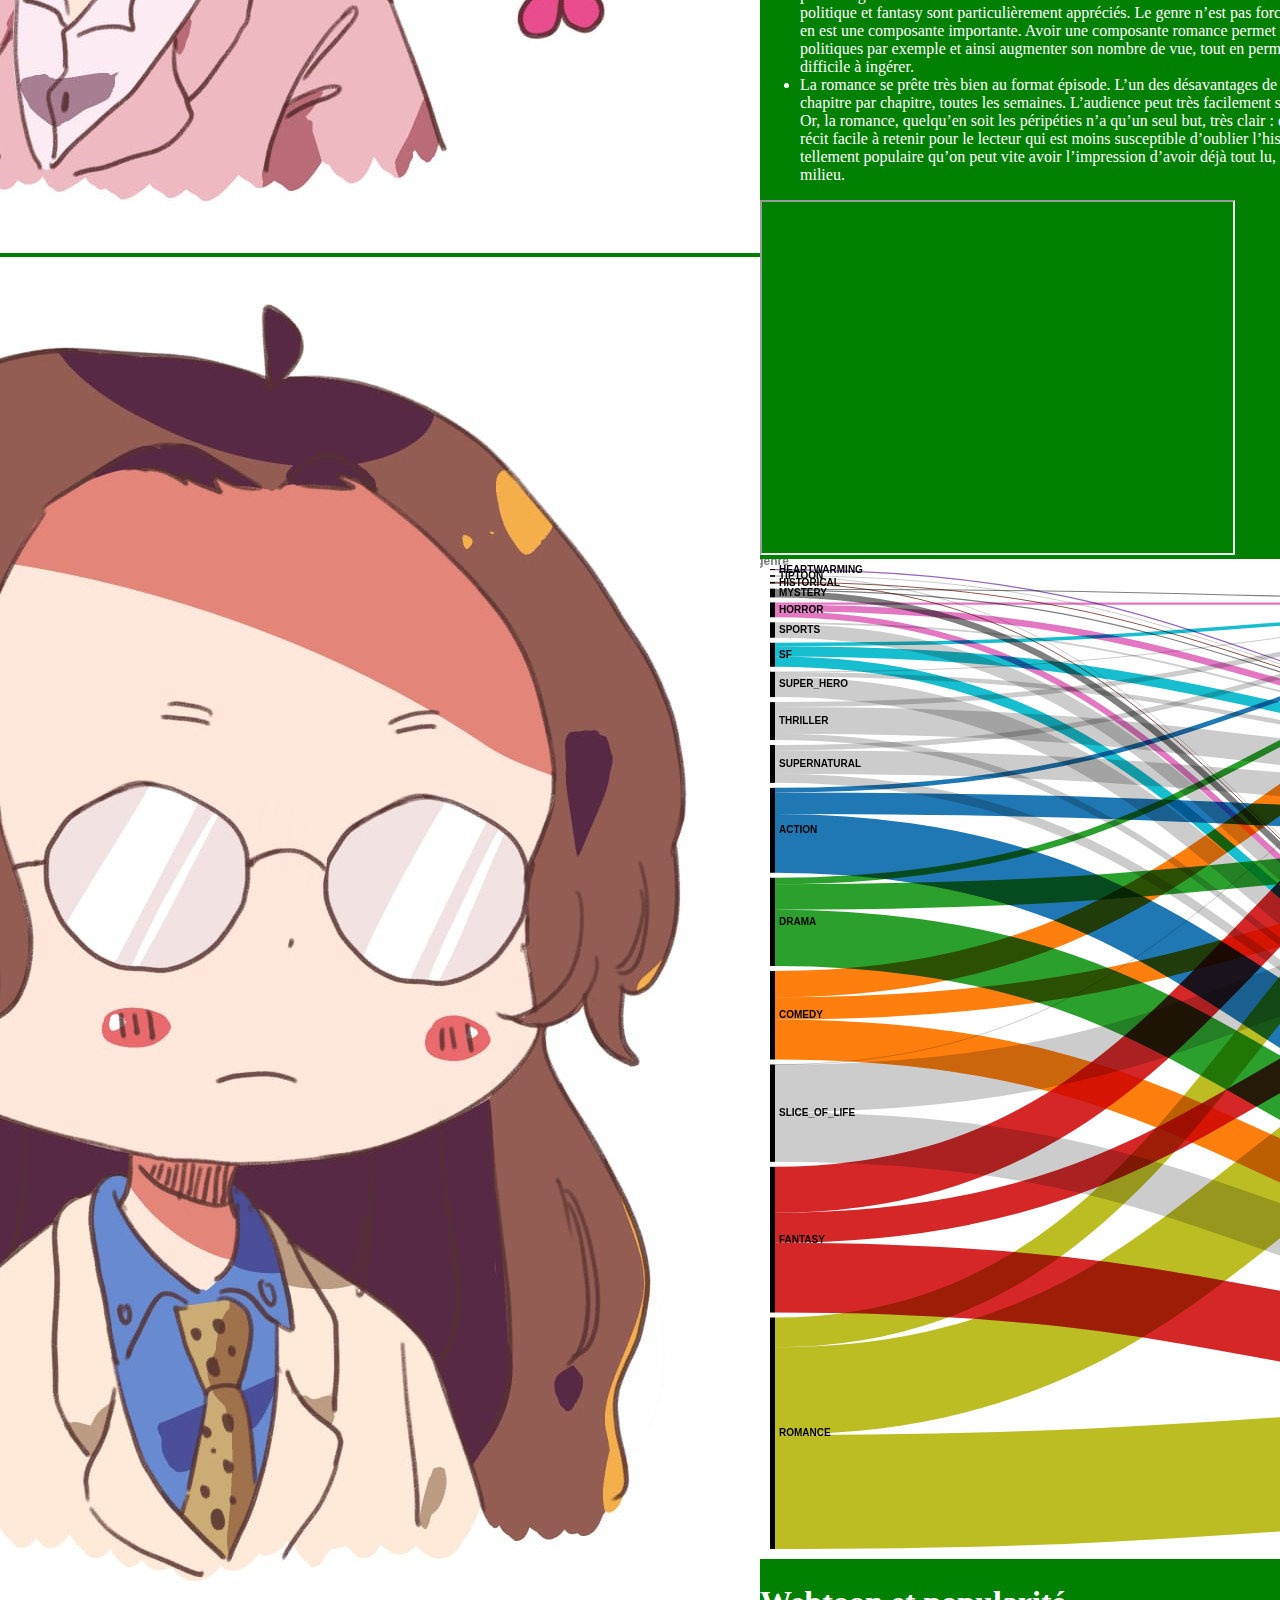
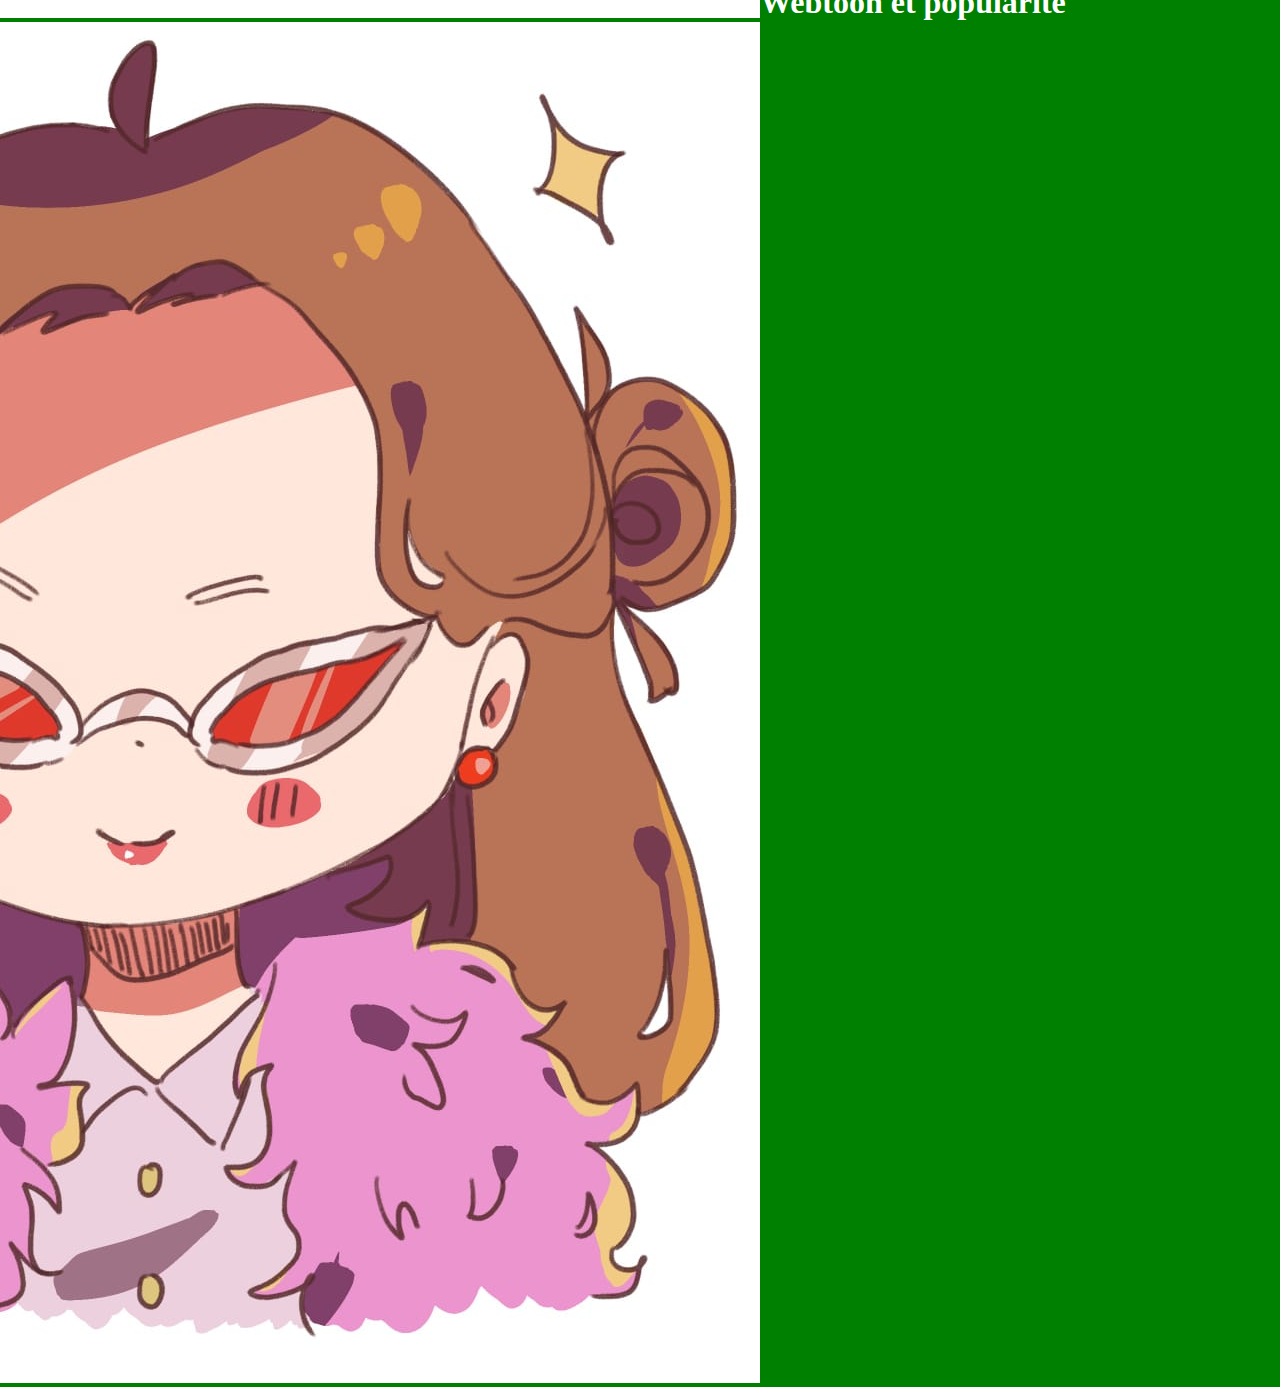
==== Page 2.html @ 7a84b8fc "déclaration page 2 en tant que html" ====
<!DOCTYPE HTML>
<html>
    <head>
        <meta charset="UTF-8">
        <meta name="viewport" content="width=device-width, initial-scale=1.0">
        <title>Page2</title>
        <link rel="stylesheet" href="./CSS.css"/>
    </head>
    <body>
        <div>
            <h1>Présentation</h1>
                <img class="avatars" src="./images/manon.jpeg"/><img src="./images/lou.jpeg"/><img src="./images/myriam.jpeg"
                <img/>
        </div>
        <div>
            <h1>Présentation du webtoon</h1>
                <p>Le webtoon est la combinaison de deux termes “web” et “cartoon”, d’où son nom secondaire web comics. 
                Il est aussi nommé à la fois “manhwas” et représente la culture de la bande dessinée numérique sud-coréenne.
                Le webtoon est arrivé au début des années 2000 en Corée, en même temps que l’arrivée des premiers smartphones. Les éditeurs et entrepreneurs coréens, ont donc souhaité donner un nouveau souffle à la bande dessinée en l’adaptant aux écrans. 
                Pour permettre à la fois une exportation à l’international. Un succès qui a permis à l’application et au site de s’exporter dans plusieurs pays du monde, tel qu’en France et dont même la France à créer des plateformes similaires en 2011 sous le nom de Delitoon.
                
                En Europe le webtoon à pour maison mère et plateforme “Naver Webtoon”, elle est la plateforme la plus développée à l’international. 
                La plateforme compter 72 millions d’utilisateurs actifs par mois en 2020, dont 2 millions en France. 
                De plus la plateforme mise sur le développement de la bande dessinée local, elle compte aujourd’hui 40 auteurs français publiant exclusivement sur la plateforme.
                Mais, propose aussi des séries “originals” et des “canvas”. 
                
                Les “canvas” sont des contenus publiés indépendamment, les auteurs décident de leur publication mais aussi du contenu de leur série. Si leurs séries atteignent un certain nombre d’objectifs, ils ont la possibilité de passer leur série en tant que création originale.   
                Pour les créateurs “originaux”, ils sont donc assignés à des éditeurs, ils doivent avoir une structure de calendrier de publication, en général un chapitre par semaine. Qui plus est ils sont rémunérés par le groupe webtoon et peuvent recevoir du support marketing autour de leur série.
                </p>
            <h2>Les genres</h2>
            <p>Le genre le plus populaire du webtoon est indubitablement la romance, et ce depuis le début, comme le montre le graphisme, bien que la fantasy ait également une part importante des publications. Cela peut s’expliquer par deux faits :
                <ul>
                    <li>La romance s’insère partout, dans tous les genres et elle attire le lecteur. Ces dernières années ont été marquées par des histoires d’Isekai : un personnage est réincarné dans un nouveau monde et ses souvenirs de son ancienne vie lui apportent le succès dans la nouvelle. Ceux avec un sous-ton politique et fantasy sont particulièrement appréciés. Le genre n’est pas forcément lié à la romance, mais on la retrouve toujours dans l’histoire et elle en est une composante importante. Avoir une composante romance permet en général d’attirer un public qui n’est pas habitué à lire de fictions politiques par exemple et ainsi augmenter son nombre de vue, tout en permettant d’ajouter de la légèreté dans un intrigue qui serait autrement difficile à ingérer.</li>
                    <li>La romance se prête très bien au format épisode. L’un des désavantages de webtoon est qu’on ne publie pas un tome entier tout d’un coup, mais chapitre par chapitre, toutes les semaines. L’audience peut très facilement se désintéresser, ou perdre le fil de l’histoire si celle-ci est trop complexe. Or, la romance, quelqu’en soit les péripéties n’a qu’un seul but, très clair : que les deux protagonistes terminent ensemble. c’est une dynamique de récit facile à retenir pour le lecteur qui est moins susceptible d’oublier l’histoire entre temps. Il y a bien sûr une petite nuance : la romance est tellement populaire qu’on peut vite avoir l’impression d’avoir déjà tout lu, et donc se lasser rapidement de l’histoire. Aux auteurs de trouver le juste milieu.</li>
                </ul>
            </p>
            <div>
                <iframe style='width: 471px; height: 351px;' src='https://voyant-tools.org/tool/TermsBerry/?numInitialTerms=15&corpus=727875c8b4c60cac0fd495b8935cee06'></iframe>
            </div>
            <svg xmlns="http://www.w3.org/2000/svg" width="1000" height="1000"><rect width="1000" height="1000" x="0" y="0" fill="#FFFFFF" id="backgorund"/><g transform="translate(10,10)" id="visualization"><g><rect x="0" y="1.1368683772161603e-13" height="1.1446382401966275" width="5" fill="black"><title>HEARTWARMING: 3149393</title></rect><rect x="0" y="6.144638240196741" height="1.6912316549806974" width="5" fill="black"><title>TIPTOON: 4653307</title></rect><rect x="0" y="12.835869895177439" height="1.8193678922452818" width="5" fill="black"><title>HISTORICAL: 5005865</title></rect><rect x="0" y="19.65523778742272" height="8.729906020338944" width="5" fill="black"><title>MYSTERY: 24019733</title></rect><rect x="0" y="33.385143807761665" height="14.917990237353706" width="5" fill="black"><title>HORROR: 41045819</title></rect><rect x="0" y="53.30313404511537" height="15.432532692524319" width="5" fill="black"><title>SPORTS: 42461547</title></rect><rect x="0" y="73.73566673763969" height="24.017493403510684" width="5" fill="black"><title>SF: 66082473</title></rect><rect x="0" y="102.75316014115037" height="25.360826440680626" width="5" fill="black"><title>SUPER_HERO: 69778561</title></rect><rect x="0" y="133.113986581831" height="37.84456762974435" width="5" fill="black"><title>THRILLER: 104126712</title></rect><rect x="0" y="175.95855421157535" height="37.89942090667785" width="5" fill="black"><title>SUPERNATURAL: 104277637</title></rect><rect x="0" y="218.8579751182532" height="84.90257477866425" width="5" fill="black"><title>ACTION: 233603566</title></rect><rect x="0" y="308.76054989691744" height="88.22180044697063" width="5" fill="black"><title>DRAMA: 242736186</title></rect><rect x="0" y="401.9823503438881" height="88.52301717247792" width="5" fill="black"><title>COMEDY: 243564963</title></rect><rect x="0" y="495.505367516366" height="97.32453829369553" width="5" fill="black"><title>SLICE_OF_LIFE: 267781740</title></rect><rect x="975" y="32.5" height="130.8529458889534" width="5" fill="black"><title>HIATUS: 360032836</title></rect><rect x="0" y="597.8299058100615" height="145.7069730439316" width="5" fill="black"><title>FANTASY: 400902665</title></rect><rect x="0" y="748.5368788539931" height="231.46312114600687" width="5" fill="black"><title>ROMANCE: 636854779</title></rect><rect x="975" y="168.3529458889534" height="312.0315216269996" width="5" fill="black"><title>COMPLETED: 858533164</title></rect><rect x="975" y="485.384467515953" height="462.115532484047" width="5" fill="black"><title>ONGOING: 1271478946</title></rect></g><g fill="none" stroke-opacity="1"><g style="mix-blend-mode: multiply;"><path d="M5,274.39901564933444C490,274.39901564933444,490,588.3496181598642,975,588.3496181598642" stroke="#1f77b4" stroke-width="58.72306849516603"/><title>ACTION → ONGOING: 161572464</title></g><g style="mix-blend-mode: multiply;"><path d="M5,708.6830336374979C490,708.6830336374979,490,798.4251982132694,975,798.4251982132694" stroke="#d62728" stroke-width="69.70769043299028"/><title>FANTASY → ONGOING: 191795892</title></g><g style="mix-blend-mode: multiply;"><path d="M5,922.8895217148822C490,922.8895217148822,490,890.3895217148821,975,890.3895217148821" stroke="#bcbd22" stroke-width="114.22095657023534"/><title>ROMANCE → ONGOING: 314271067</title></g><g style="mix-blend-mode: multiply;"><path d="M5,368.8288544390797C490,368.8288544390797,490,645.8646483122557,975,645.8646483122557" stroke="#2ca02c" stroke-width="56.30699180961692"/><title>DRAMA → ONGOING: 154924796</title></g><g style="mix-blend-mode: multiply;"><path d="M5,470.5179540913796C490,470.5179540913796,490,694.0055576420506,975,694.0055576420506" stroke="#ff7f0e" stroke-width="39.97482684997285"/><title>COMEDY → ONGOING: 109987973</title></g><g style="mix-blend-mode: multiply;"><path d="M5,763.4268173236018C490,763.4268173236018,490,148.46300741934482,975,148.46300741934482" stroke="#bcbd22" stroke-width="29.779876939217306"/><title>ROMANCE → HIATUS: 81937273</title></g><g style="mix-blend-mode: multiply;"><path d="M5,620.852350048303C490,620.852350048303,490,110.55062471149468,975,110.55062471149468" stroke="#d62728" stroke-width="46.044888476482946"/><title>FANTASY → HIATUS: 126689328</title></g><g style="mix-blend-mode: multiply;"><path d="M5,6.594197053100193C490,6.594197053100193,490,169.94714294205352,975,169.94714294205352" stroke="#cccccc" stroke-width="1"/><title>TIPTOON → COMPLETED: 2473860</title></g><g style="mix-blend-mode: multiply;"><path d="M5,167.8106305023701C490,167.8106305023701,490,546.8085816943723,975,546.8085816943723" stroke="#cccccc" stroke-width="6.295847418410415"/><title>THRILLER → ONGOING: 17322589</title></g><g style="mix-blend-mode: multiply;"><path d="M5,117.93838696636931C490,117.93838696636931,490,533.4850583697054,975,533.4850583697054" stroke="#cccccc" stroke-width="20.35119923092344"/><title>SUPER_HERO → ONGOING: 55994918</title></g><g style="mix-blend-mode: multiply;"><path d="M5,92.6715627425466C490,92.6715627425466,490,518.22786135564,975,518.22786135564" stroke="#17becf" stroke-width="10.163194797207488"/><title>SF → ONGOING: 27963328</title></g><g style="mix-blend-mode: multiply;"><path d="M5,234.2878829947032C490,234.2878829947032,490,256.83295852845214,975,256.83295852845214" stroke="#1f77b4" stroke-width="21.499196814096383"/><title>ACTION → COMPLETED: 59153554</title></g><g style="mix-blend-mode: multiply;"><path d="M5,327.93707596995324C490,327.93707596995324,490,280.32083949981836,975,280.32083949981836" stroke="#2ca02c" stroke-width="25.476565128636036"/><title>DRAMA → COMPLETED: 70097008</title></g><g style="mix-blend-mode: multiply;"><path d="M5,45.30596571307839C490,45.30596571307839,490,496.5013713521539,975,496.5013713521539" stroke="#e377c2" stroke-width="5.994336664074015"/><title>HORROR → ONGOING: 16493003</title></g><g style="mix-blend-mode: multiply;"><path d="M5,568.040714845193C490,568.040714845193,490,738.7821620319056,975,738.7821620319056" stroke="#cccccc" stroke-width="49.57838192973726"/><title>SLICE_OF_LIFE → ONGOING: 136411491</title></g><g style="mix-blend-mode: multiply;"><path d="M5,54.19553825495488C490,54.19553825495488,490,180.02503939440933,975,180.02503939440933" stroke="#cccccc" stroke-width="1.7848084196790237"/><title>SPORTS → COMPLETED: 4910777</title></g><g style="mix-blend-mode: multiply;"><path d="M5,105.5221150353485C490,105.5221150353485,490,193.5714420232798,975,193.5714420232798" stroke="#cccccc" stroke-width="4.481344631118157"/><title>SUPER_HERO → COMPLETED: 12330110</title></g><g style="mix-blend-mode: multiply;"><path d="M5,439.39181981838004C490,439.39181981838004,490,304.19784291214955,975,304.19784291214955" stroke="#ff7f0e" stroke-width="22.27744169602632"/><title>COMEDY → COMPLETED: 61294841</title></g><g style="mix-blend-mode: multiply;"><path d="M5,658.8519913537737C490,658.8519913537737,490,377.9449828121696,975,377.9449828121696" stroke="#d62728" stroke-width="29.954394134458326"/><title>FANTASY → COMPLETED: 82417445</title></g><g style="mix-blend-mode: multiply;"><path d="M5,209.34218586390136C490,209.34218586390136,490,554.4722946579293,975,554.4722946579293" stroke="#cccccc" stroke-width="9.031578508703754"/><title>SUPERNATURAL → ONGOING: 24849764</title></g><g style="mix-blend-mode: multiply;"><path d="M5,14.200257431819118C490,14.200257431819118,490,486.63156190073045,975,486.63156190073045" stroke="#8c564b" stroke-width="1"/><title>HISTORICAL → ONGOING: 2503694</title></g><g style="mix-blend-mode: multiply;"><path d="M5,61.91180460121705C490,61.91180460121705,490,506.32240182061355,975,506.32240182061355" stroke="#cccccc" stroke-width="13.647724272845315"/><title>SPORTS → ONGOING: 37550770</title></g><g style="mix-blend-mode: multiply;"><path d="M5,822.0478996114875C490,822.0478996114875,490,436.65332369767583,975,436.65332369767583" stroke="#bcbd22" stroke-width="87.46228763655417"/><title>ROMANCE → COMPLETED: 240646439</title></g><g style="mix-blend-mode: multiply;"><path d="M5,25.17631342587025C490,25.17631342587025,490,490.29537263822544,975,490.29537263822544" stroke="#7f7f7f" stroke-width="6.417660763782856"/><title>MYSTERY → ONGOING: 17657750</title></g><g style="mix-blend-mode: multiply;"><path d="M5,193.00203942081785C490,193.00203942081785,490,234.25900293267233,975,234.25900293267233" stroke="#cccccc" stroke-width="23.64871437746329"/><title>SUPERNATURAL → COMPLETED: 65067803</title></g><g style="mix-blend-mode: multiply;"><path d="M5,151.35144109061397C490,151.35144109061397,490,209.12338004138977,975,209.12338004138977" stroke="#cccccc" stroke-width="26.622531405101793"/><title>THRILLER → COMPLETED: 73250055</title></g><g style="mix-blend-mode: multiply;"><path d="M5,178.56811822183076C490,178.56811822183076,490,47.41438047921887,975,47.41438047921887" stroke="#cccccc" stroke-width="5.21912802051084"/><title>SUPERNATURAL → HIATUS: 14360070</title></g><g style="mix-blend-mode: multiply;"><path d="M5,38.99359725452929C490,38.99359725452929,490,175.81743505805773,975,175.81743505805773" stroke="#e377c2" stroke-width="6.630400253024188"/><title>HORROR → COMPLETED: 18243088</title></g><g style="mix-blend-mode: multiply;"><path d="M5,519.4359128879354C490,519.4359128879354,490,339.15217475255156,975,339.15217475255156" stroke="#cccccc" stroke-width="47.63122198477778"/><title>SLICE_OF_LIFE → COMPLETED: 131054015</title></g><g style="mix-blend-mode: multiply;"><path d="M5,20.21329741792547C490,20.21329741792547,490,33.05805963050275,975,33.05805963050275" stroke="#7f7f7f" stroke-width="1.1161192610055"/><title>MYSTERY → HIATUS: 3070925</title></g><g style="mix-blend-mode: multiply;"><path d="M5,82.3833022922069C490,82.3833022922069,490,186.1241066559848,975,186.1241066559848" stroke="#17becf" stroke-width="10.413326103471869"/><title>SF → COMPLETED: 28651547</title></g><g style="mix-blend-mode: multiply;"><path d="M5,311.9796716512763C490,311.9796716512763,490,57.92337571323502,975,57.92337571323502" stroke="#2ca02c" stroke-width="6.438243508717774"/><title>DRAMA → HIATUS: 17714382</title></g><g style="mix-blend-mode: multiply;"><path d="M5,221.1981298529541C490,221.1981298529541,490,52.36409922417521,975,52.36409922417521" stroke="#1f77b4" stroke-width="4.680309469401843"/><title>ACTION → HIATUS: 12877548</title></g><g style="mix-blend-mode: multiply;"><path d="M5,135.57708098494706C490,135.57708098494706,490,42.3417220658474,975,42.3417220658474" stroke="#cccccc" stroke-width="4.926188806232094"/><title>THRILLER → HIATUS: 13554068</title></g><g style="mix-blend-mode: multiply;"><path d="M5,75.45615298905533C490,75.45615298905533,490,37.629858832676675,975,37.629858832676675" stroke="#17becf" stroke-width="3.44097250283128"/><title>SF → HIATUS: 9467598</title></g><g style="mix-blend-mode: multiply;"><path d="M5,415.1177246571275C490,415.1177246571275,490,74.27787178083331,975,74.27787178083331" stroke="#ff7f0e" stroke-width="26.27074862647881"/><title>COMEDY → HIATUS: 72282149</title></g><g style="mix-blend-mode: multiply;"><path d="M5,13.290573485696482C490,13.290573485696482,490,170.851405345476,975,170.851405345476" stroke="#8c564b" stroke-width="1"/><title>HISTORICAL → COMPLETED: 2502171</title></g><g style="mix-blend-mode: multiply;"><path d="M5,0.5723191200984382C490,0.5723191200984382,490,168.9252650090517,975,168.9252650090517" stroke="#9467bd" stroke-width="1.144638240196649"/><title>HEARTWARMING → COMPLETED: 3149393</title></g><g style="mix-blend-mode: multiply;"><path d="M5,34.53177046788943C490,34.53177046788943,490,34.762745921133266,975,34.762745921133266" stroke="#e377c2" stroke-width="2.293253320255529"/><title>HORROR → HIATUS: 6309728</title></g><g style="mix-blend-mode: multiply;"><path d="M5,495.5628347059562C490,495.5628347059562,490,87.47071328366296,975,87.47071328366296" stroke="#cccccc" stroke-width="1"/><title>SLICE_OF_LIFE → HIATUS: 316234</title></g><g style="mix-blend-mode: multiply;"><path d="M5,21.369420046203523C490,21.369420046203523,490,171.90417193377036,975,171.90417193377036" stroke="#7f7f7f" stroke-width="1.196125995550604"/><title>MYSTERY → COMPLETED: 3291058</title></g><g style="mix-blend-mode: multiply;"><path d="M5,7.439812880590561C490,7.439812880590561,490,485.78052453053994,975,485.78052453053994" stroke="#cccccc" stroke-width="1"/><title>TIPTOON → ONGOING: 2179447</title></g><g style="mix-blend-mode: multiply;"><path d="M5,103.0173014304699C490,103.0173014304699,490,39.614486373411836,975,39.614486373411836" stroke="#cccccc" stroke-width="1"/><title>SUPER_HERO → HIATUS: 1453533</title></g></g><g><text x="9" y="0.5723191200984274" text-anchor="start"><tspan alignment-baseline="middle" x="9" style="font-family: Arial, sans-serif; font-size: 10px; fill: black; font-weight: bold;">HEARTWARMING</tspan></text><text x="9" y="6.99025406768709" text-anchor="start"><tspan alignment-baseline="middle" x="9" style="font-family: Arial, sans-serif; font-size: 10px; fill: black; font-weight: bold;">TIPTOON</tspan></text><text x="9" y="13.74555384130008" text-anchor="start"><tspan alignment-baseline="middle" x="9" style="font-family: Arial, sans-serif; font-size: 10px; fill: black; font-weight: bold;">HISTORICAL</tspan></text><text x="9" y="24.020190797592193" text-anchor="start"><tspan alignment-baseline="middle" x="9" style="font-family: Arial, sans-serif; font-size: 10px; fill: black; font-weight: bold;">MYSTERY</tspan></text><text x="9" y="40.84413892643852" text-anchor="start"><tspan alignment-baseline="middle" x="9" style="font-family: Arial, sans-serif; font-size: 10px; fill: black; font-weight: bold;">HORROR</tspan></text><text x="9" y="61.01940039137753" text-anchor="start"><tspan alignment-baseline="middle" x="9" style="font-family: Arial, sans-serif; font-size: 10px; fill: black; font-weight: bold;">SPORTS</tspan></text><text x="9" y="85.74441343939503" text-anchor="start"><tspan alignment-baseline="middle" x="9" style="font-family: Arial, sans-serif; font-size: 10px; fill: black; font-weight: bold;">SF</tspan></text><text x="9" y="115.43357336149069" text-anchor="start"><tspan alignment-baseline="middle" x="9" style="font-family: Arial, sans-serif; font-size: 10px; fill: black; font-weight: bold;">SUPER_HERO</tspan></text><text x="9" y="152.03627039670317" text-anchor="start"><tspan alignment-baseline="middle" x="9" style="font-family: Arial, sans-serif; font-size: 10px; fill: black; font-weight: bold;">THRILLER</tspan></text><text x="9" y="194.90826466491427" text-anchor="start"><tspan alignment-baseline="middle" x="9" style="font-family: Arial, sans-serif; font-size: 10px; fill: black; font-weight: bold;">SUPERNATURAL</tspan></text><text x="9" y="261.30926250758534" text-anchor="start"><tspan alignment-baseline="middle" x="9" style="font-family: Arial, sans-serif; font-size: 10px; fill: black; font-weight: bold;">ACTION</tspan></text><text x="9" y="352.87145012040276" text-anchor="start"><tspan alignment-baseline="middle" x="9" style="font-family: Arial, sans-serif; font-size: 10px; fill: black; font-weight: bold;">DRAMA</tspan></text><text x="9" y="446.24385893012703" text-anchor="start"><tspan alignment-baseline="middle" x="9" style="font-family: Arial, sans-serif; font-size: 10px; fill: black; font-weight: bold;">COMEDY</tspan></text><text x="9" y="544.1676366632138" text-anchor="start"><tspan alignment-baseline="middle" x="9" style="font-family: Arial, sans-serif; font-size: 10px; fill: black; font-weight: bold;">SLICE_OF_LIFE</tspan></text><text x="971" y="97.9264729444767" text-anchor="end"><tspan alignment-baseline="middle" x="971" style="font-family: Arial, sans-serif; font-size: 10px; fill: black; font-weight: bold;">HIATUS</tspan></text><text x="9" y="670.6833923320273" text-anchor="start"><tspan alignment-baseline="middle" x="9" style="font-family: Arial, sans-serif; font-size: 10px; fill: black; font-weight: bold;">FANTASY</tspan></text><text x="9" y="864.2684394269966" text-anchor="start"><tspan alignment-baseline="middle" x="9" style="font-family: Arial, sans-serif; font-size: 10px; fill: black; font-weight: bold;">ROMANCE</tspan></text><text x="971" y="324.3687067024532" text-anchor="end"><tspan alignment-baseline="middle" x="971" style="font-family: Arial, sans-serif; font-size: 10px; fill: black; font-weight: bold;">COMPLETED</tspan></text><text x="971" y="716.4422337579765" text-anchor="end"><tspan alignment-baseline="middle" x="971" style="font-family: Arial, sans-serif; font-size: 10px; fill: black; font-weight: bold;">ONGOING</tspan></text></g><g><text x="2.5" y="-3.9999999999998863" text-anchor="middle" style="font-family: Arial, sans-serif; font-size: 12px; fill: rgb(123, 123, 123); font-weight: bold;">genre</text><text x="977.5" y="28.5" text-anchor="middle" style="font-family: Arial, sans-serif; font-size: 12px; fill: rgb(123, 123, 123); font-weight: bold;">status</text></g></g></svg>

            <h1>Webtoon et popularité</h1>

            <iframe title="La longueur d'un titre affecte-t-elle le nombre de vues ? (Copy)" aria-label="Nuage de points" id="datawrapper-chart-ibqDC" src="https://datawrapper.dwcdn.net/ibqDC/1/" scrolling="no" frameborder="0" style="width: 0; min-width: 100% !important; border: none;" height="600" data-external="1"></iframe>
            <script type="text/javascript">!function(){"use strict";window.addEventListener("message",(function(a){if(void 0!==a.data["datawrapper-    height"]){var e=document.querySelectorAll("iframe");for(var t in a.data["datawrapper-height"])for(var r=0;r<e.length;r++)if(e[r].contentWindow===a.source){var i=a.data["datawrapper-height"][t]+"px";e[r].style.height=i}}}))}();
            </script>
            
        </div>
    </body>
</html>
---- CSS.css ----
body {
  background-color : green;
  color: white;
  margin: 0;
  padding: 0;
  height: 200vh;
  overflow: hidden;
  display: flex;
  align-items: center;
  justify-content: center;
}

#animatedDiv {
  width: 100px;
  height: 100px;
  align-items: center;
  background-color: #3498db;
  position: fixed;
  top: 50%;
  left: 50%;
  transform: translate(-50%, -50%);
  transition: all 0.3s ease-out;
}

.avatar{
  height: 5cm;
  width: 5cm;
}
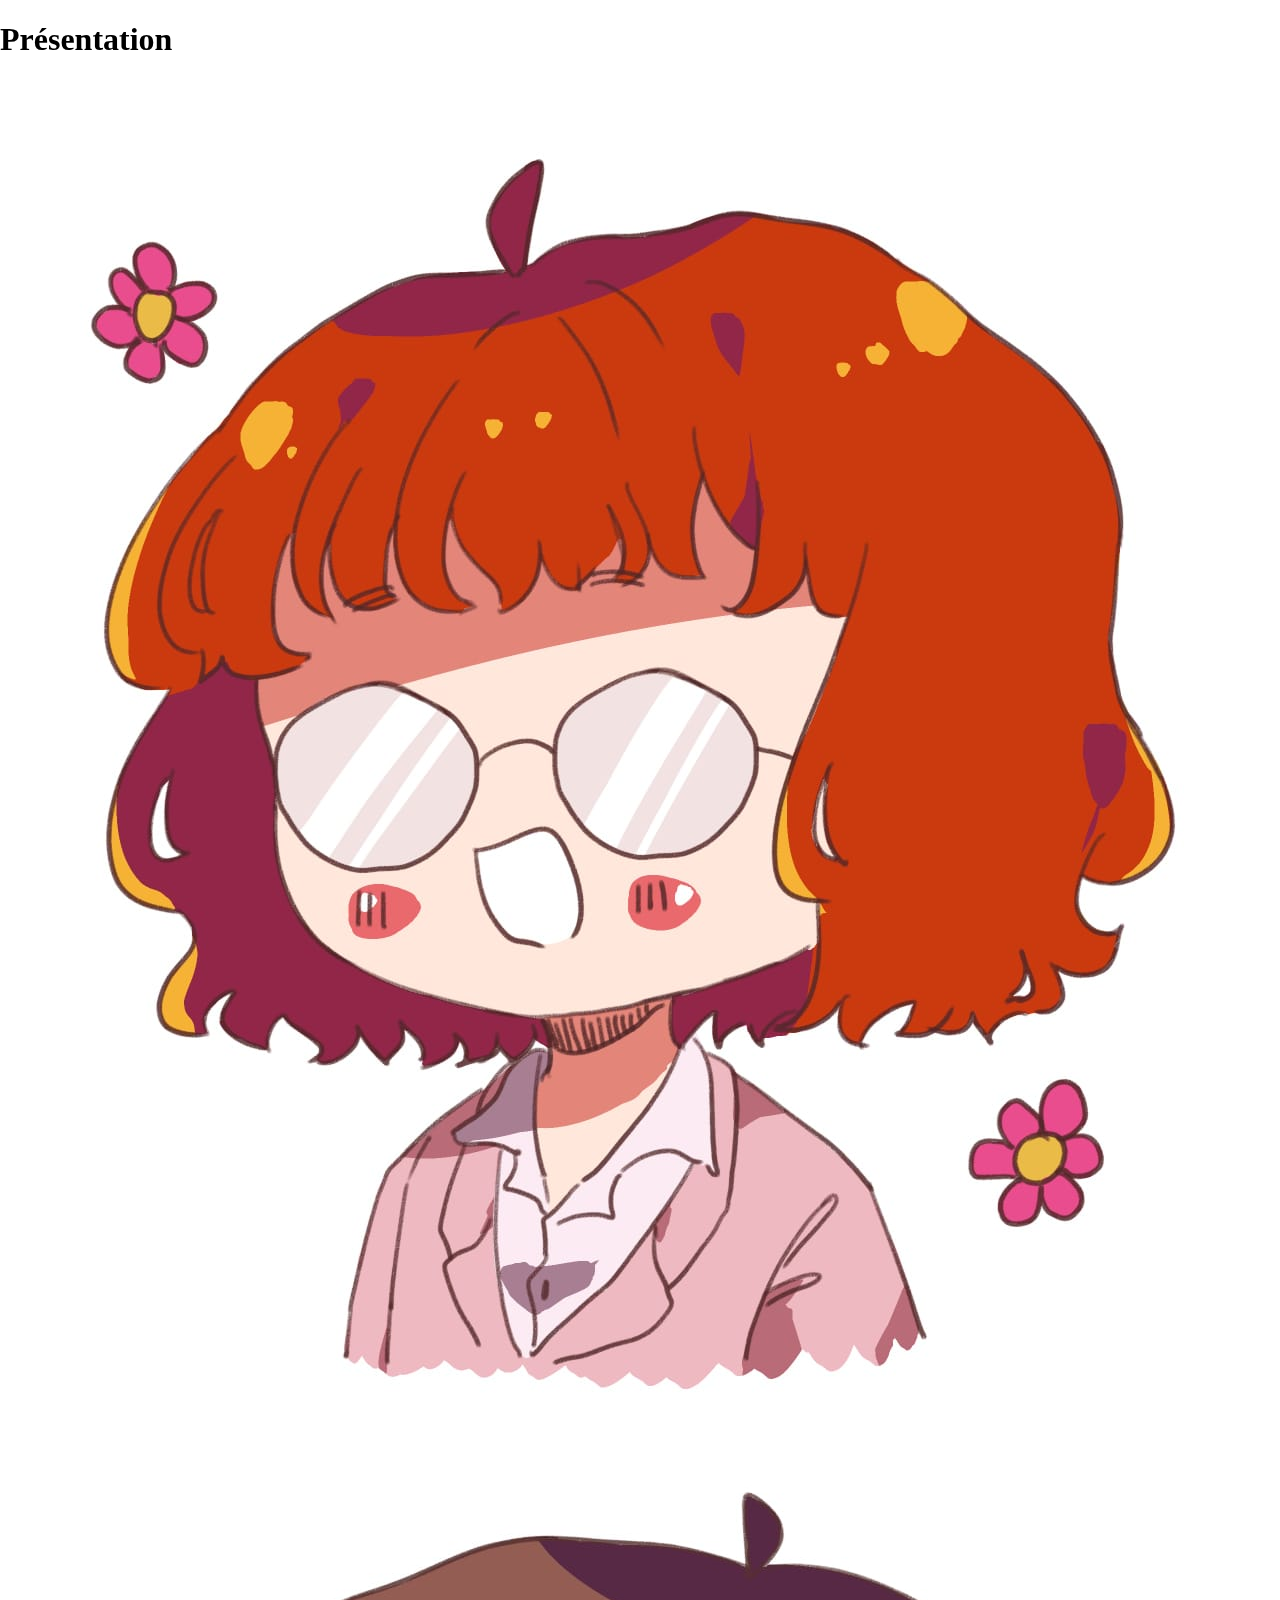
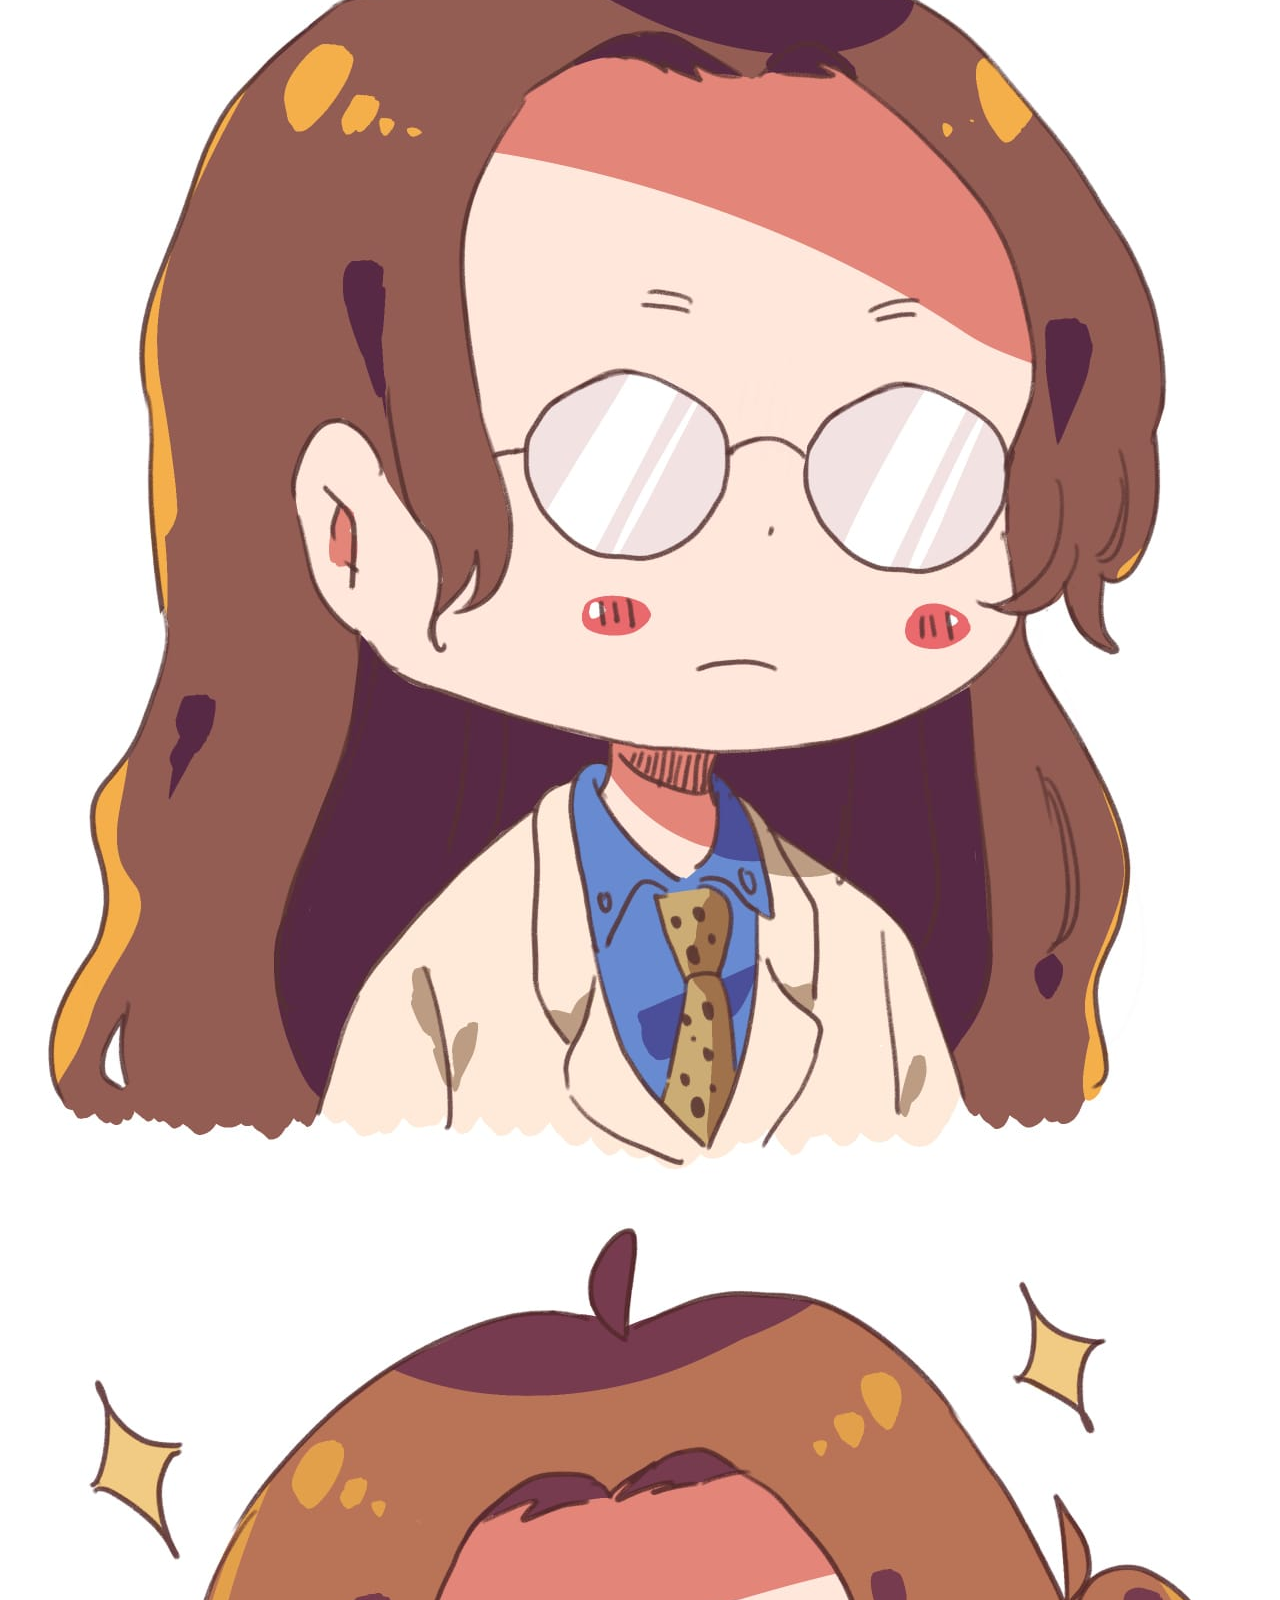
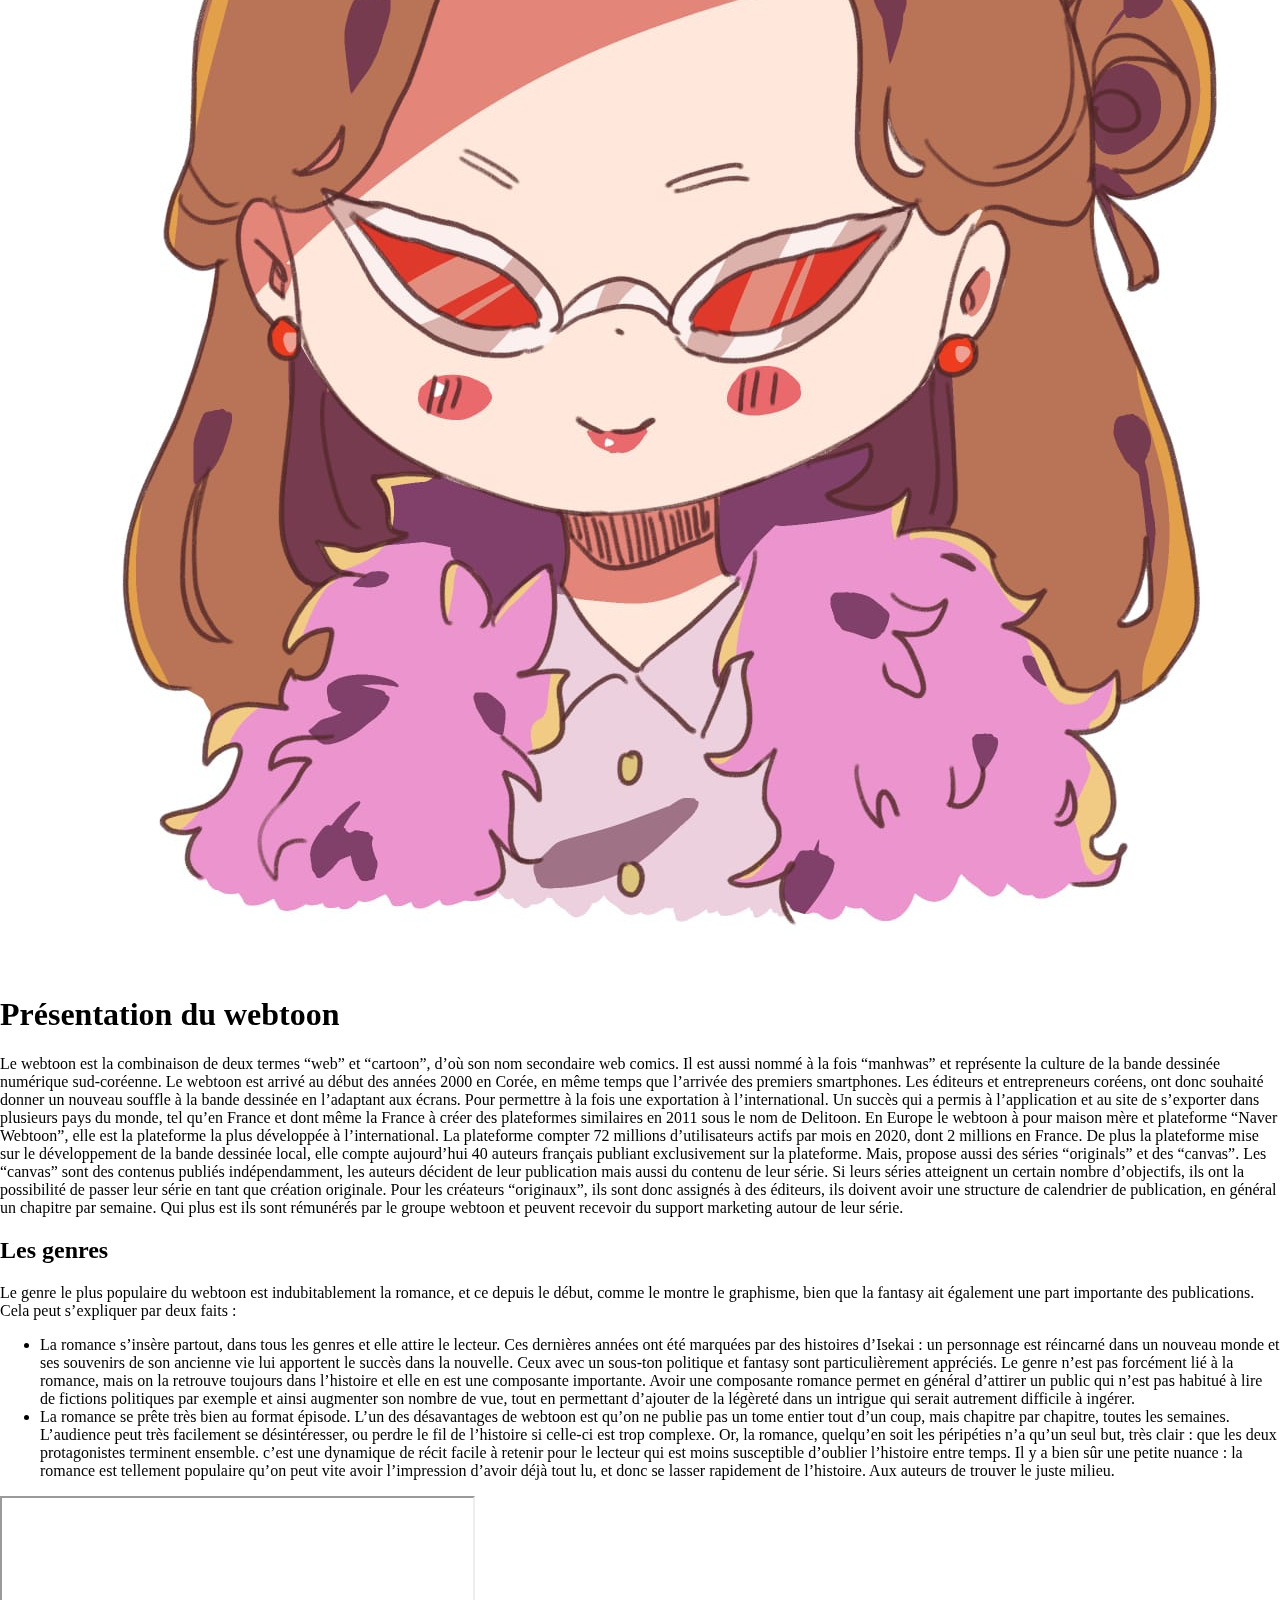
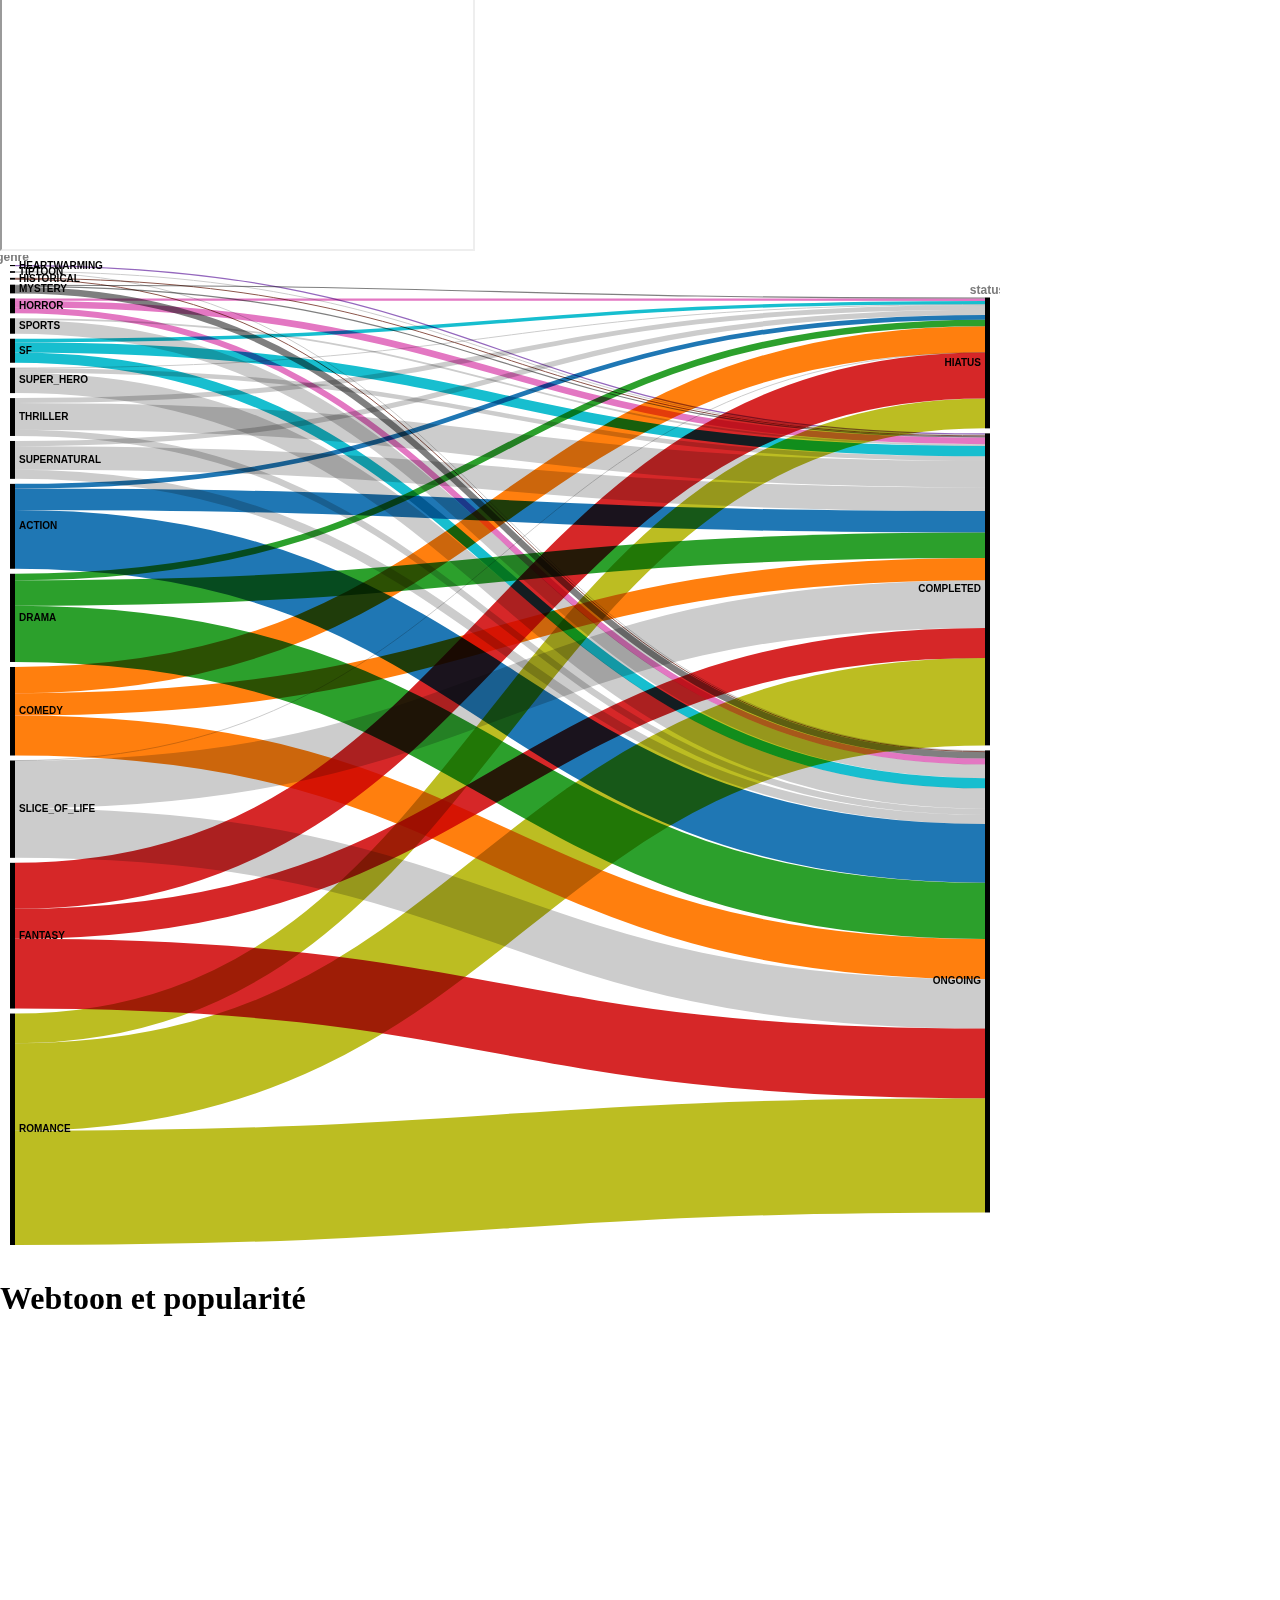
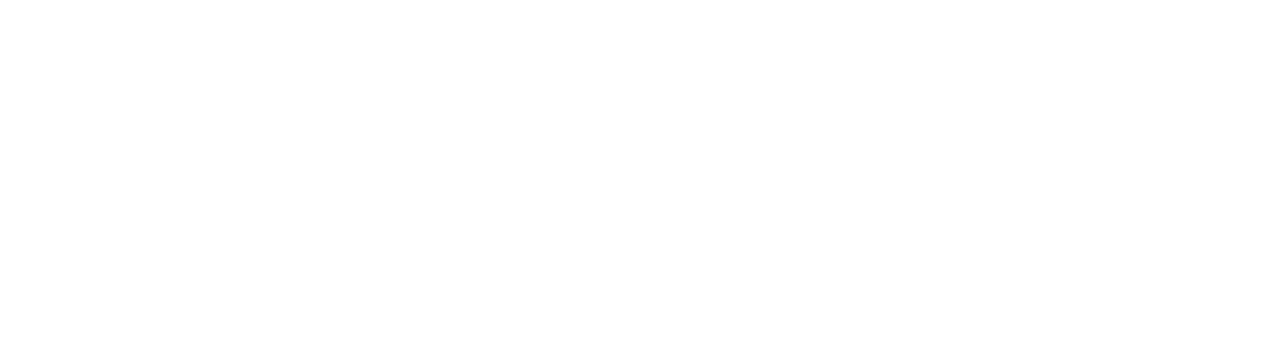
==== commit be3d16a5: "page 2" ====
--- a/Page 2.html
+++ b/Page 2.html
@@ -4,7 +4,10 @@
         <meta charset="UTF-8">
         <meta name="viewport" content="width=device-width, initial-scale=1.0">
         <title>Page2</title>
-        <link rel="stylesheet" href="./CSS.css"/>
+        <link rel="preconnect" href="https://fonts.googleapis.com">
+        <link rel="preconnect" href="https://fonts.gstatic.com" crossorigin>
+        <link href="https://fonts.googleapis.com/css2?family=Rationale&display=swap" rel="stylesheet">
+        <link rel="stylesheet" href="CSS.css"/>
     </head>
     <body>
         <div>
--- a/CSS.css
+++ b/CSS.css
@@ -1,16 +1,11 @@
 body {
-  background-color : green;
-  color: white;
   margin: 0;
-  padding: 0;
-  height: 200vh;
+  padding: 20;
   overflow: hidden;
-  display: flex;
   align-items: center;
-  justify-content: center;
 }
 
-#animatedDiv {
+#expandingDiv {
   width: 100px;
   height: 100px;
   align-items: center;
@@ -22,6 +17,7 @@
   transition: all 0.3s ease-out;
 }
 
+
 .avatar{
   height: 5cm;
   width: 5cm;
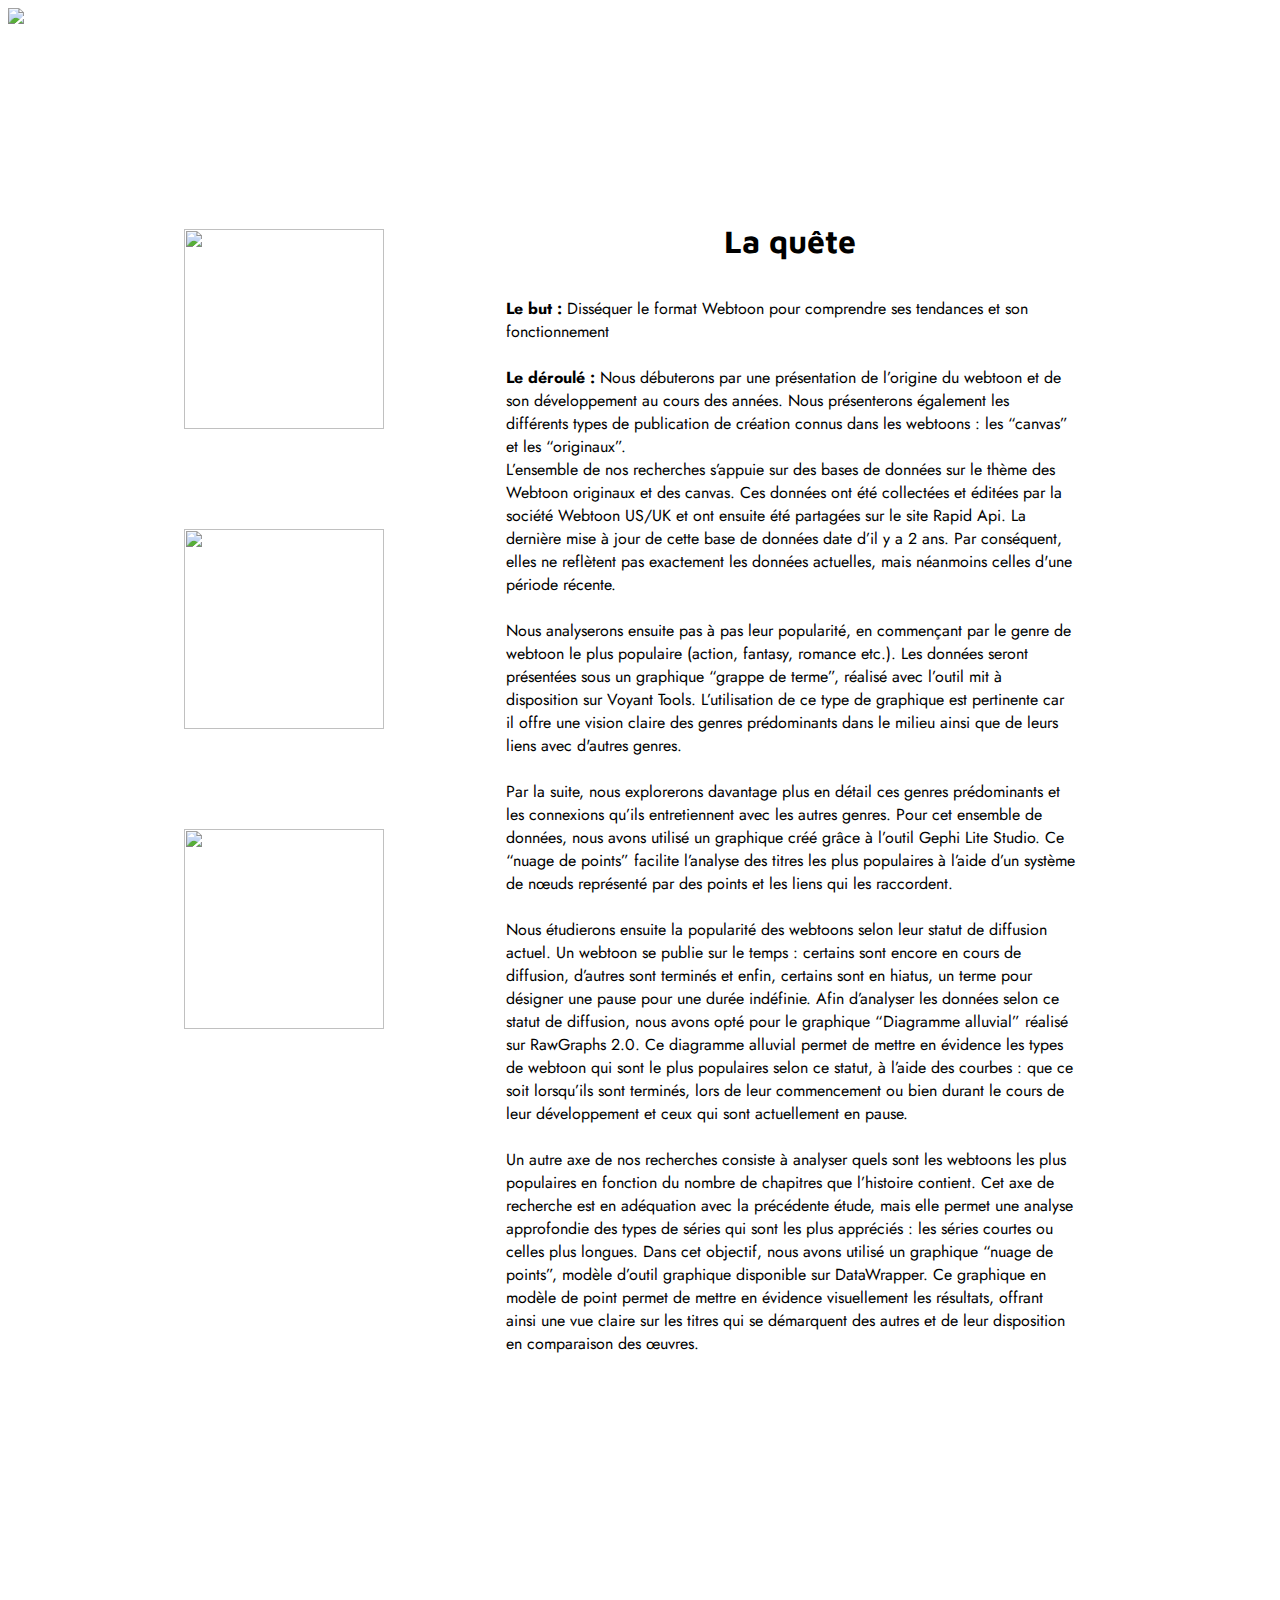
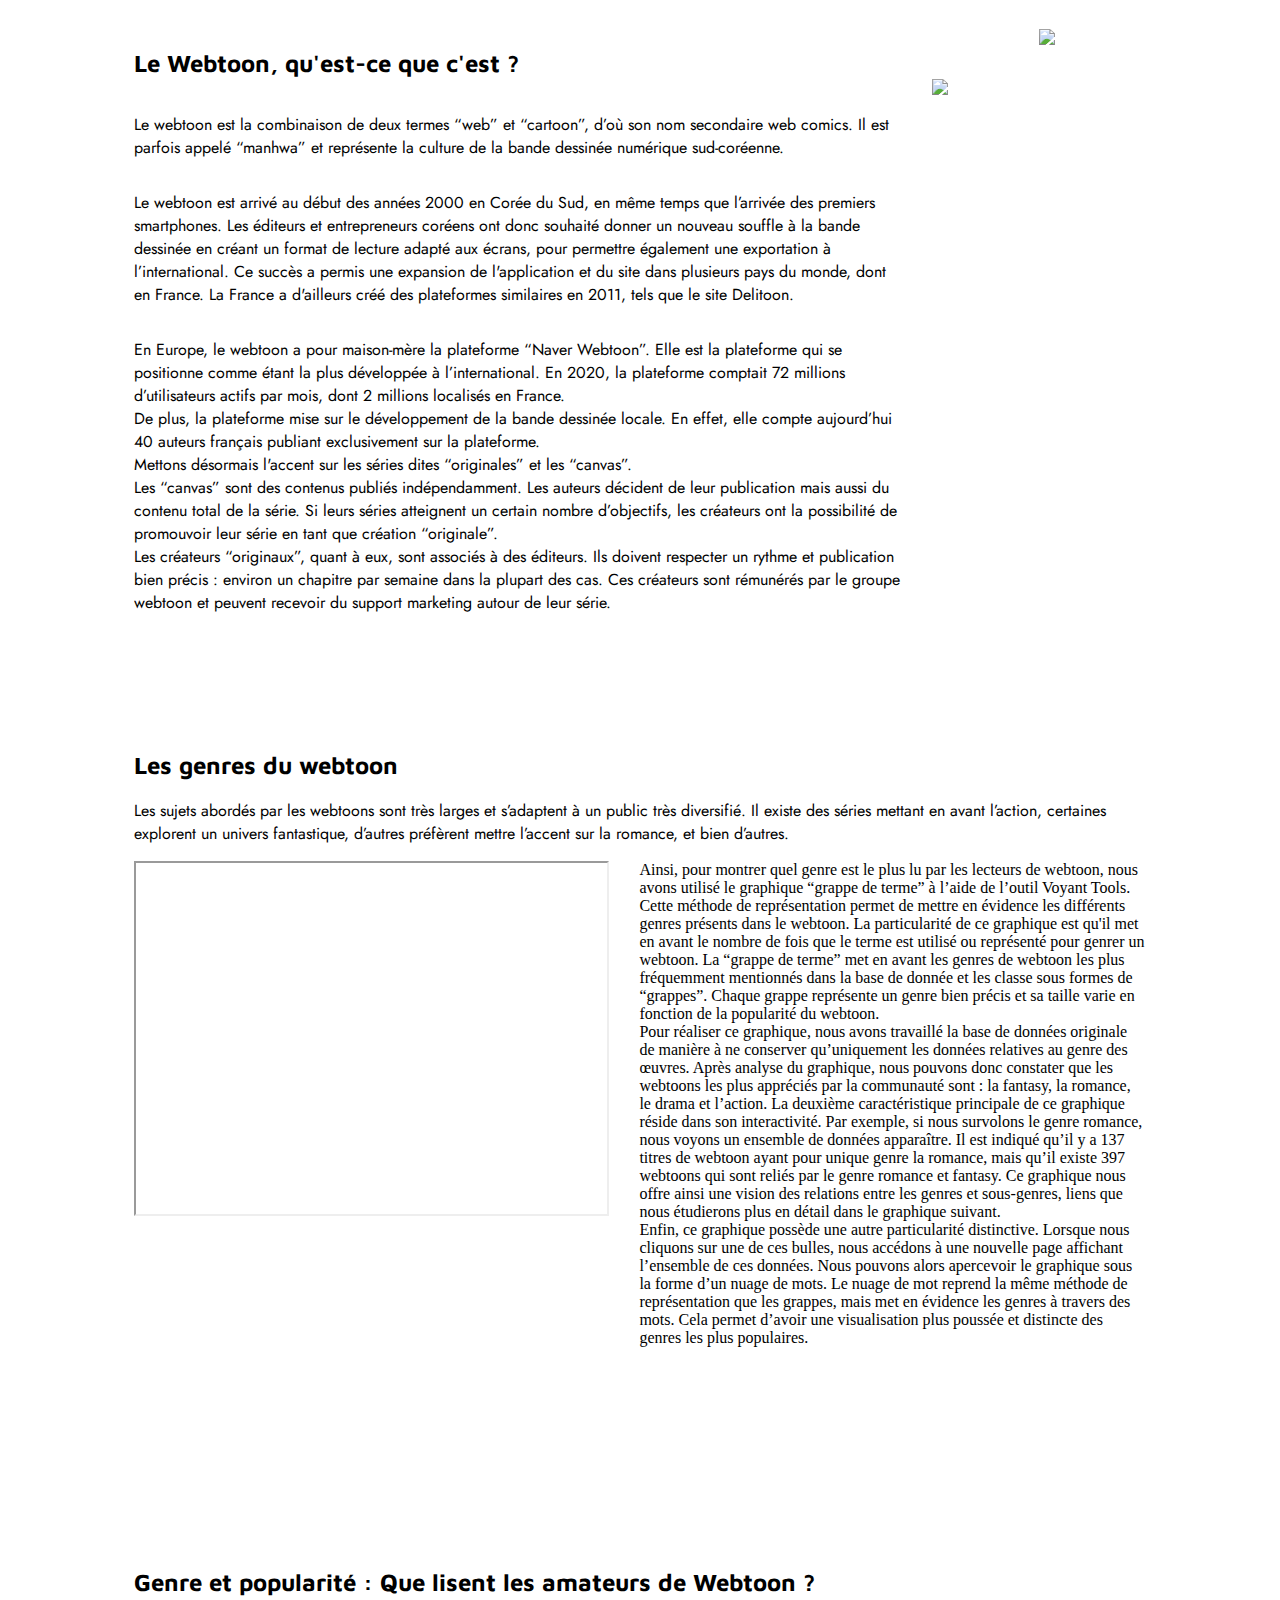
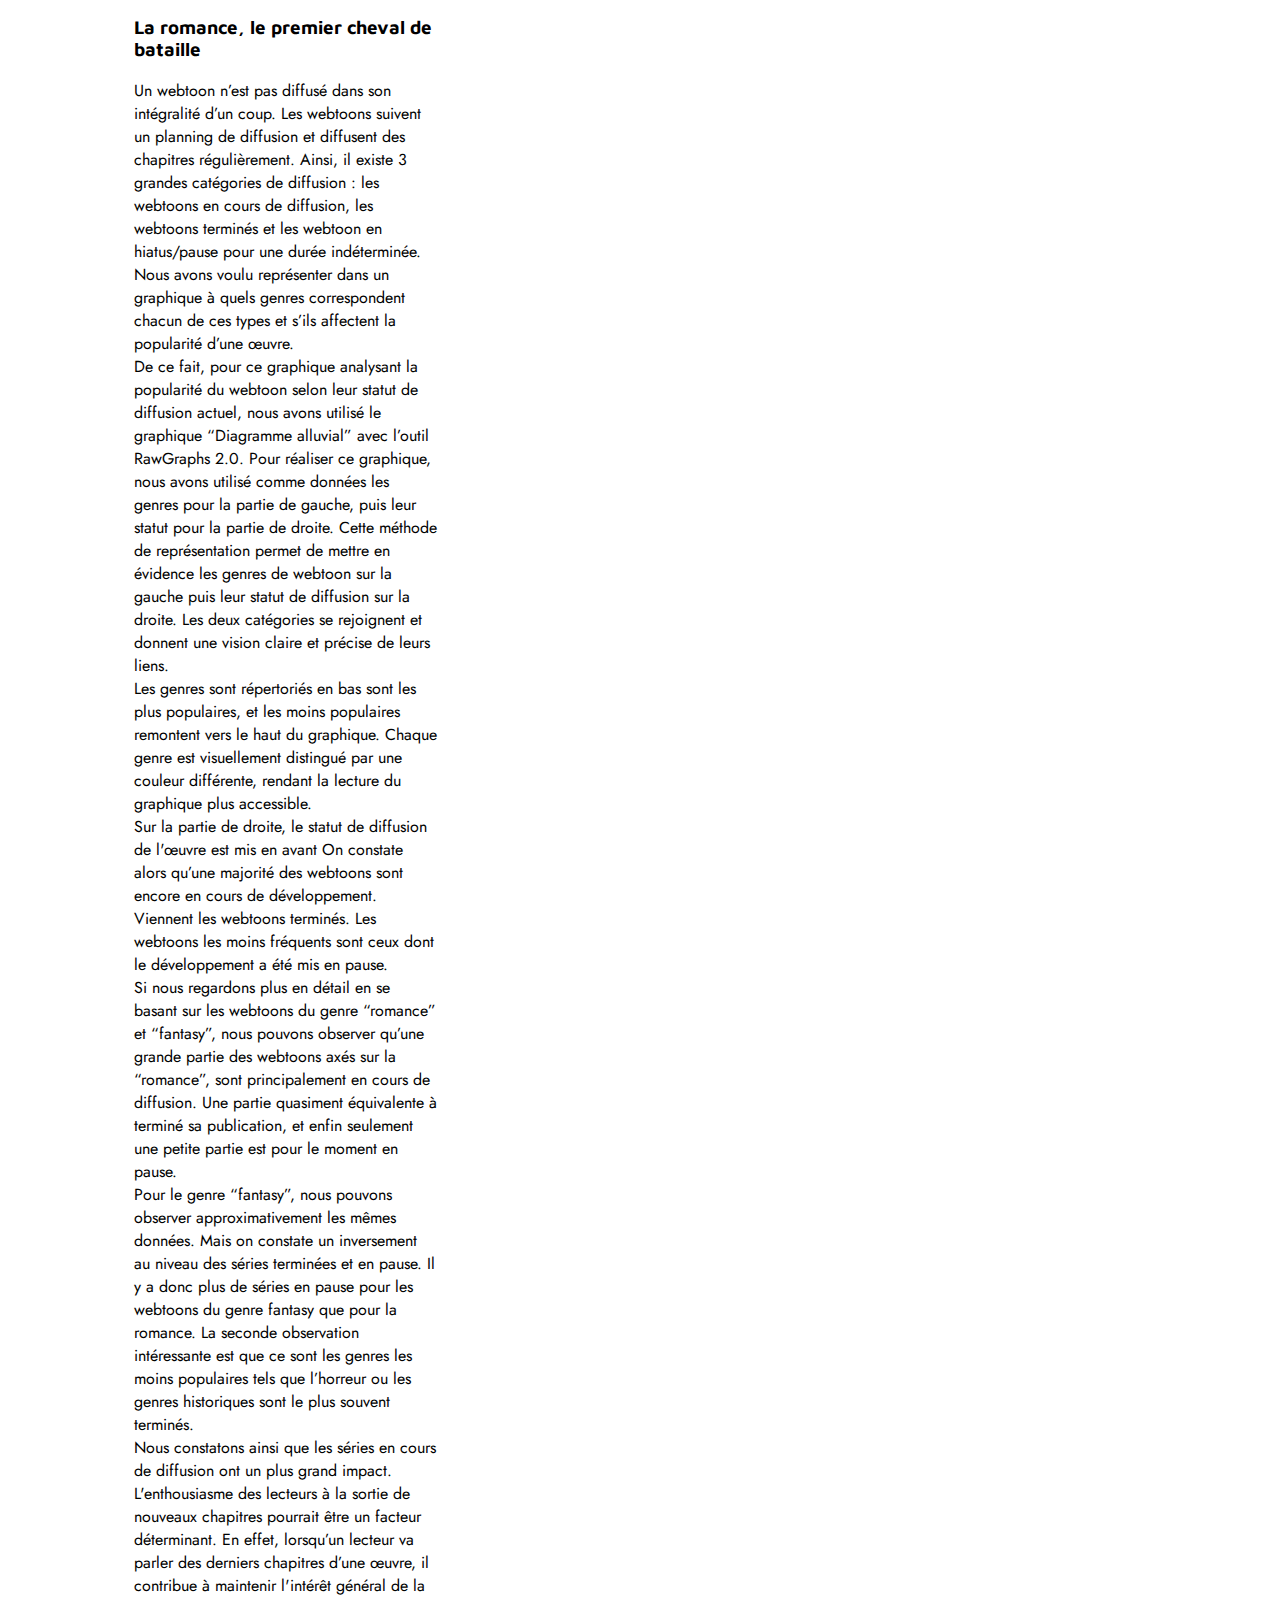
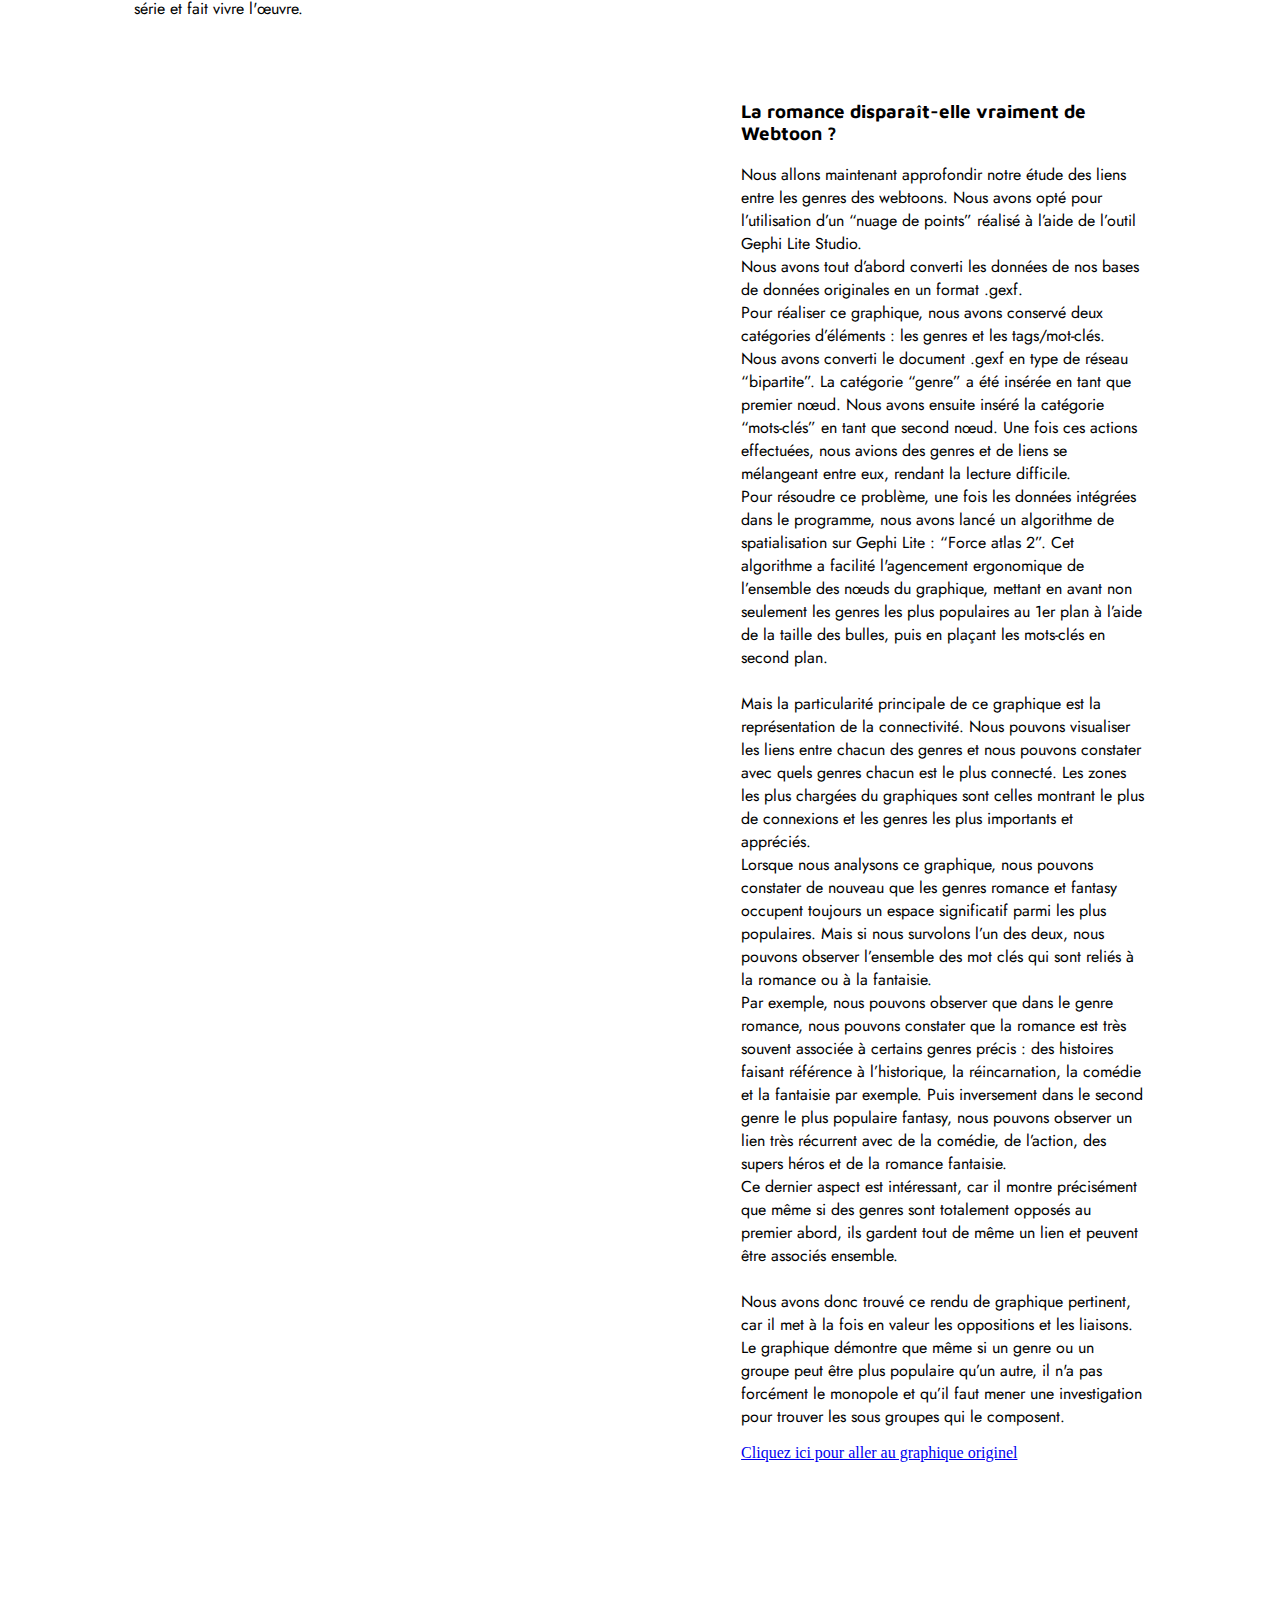
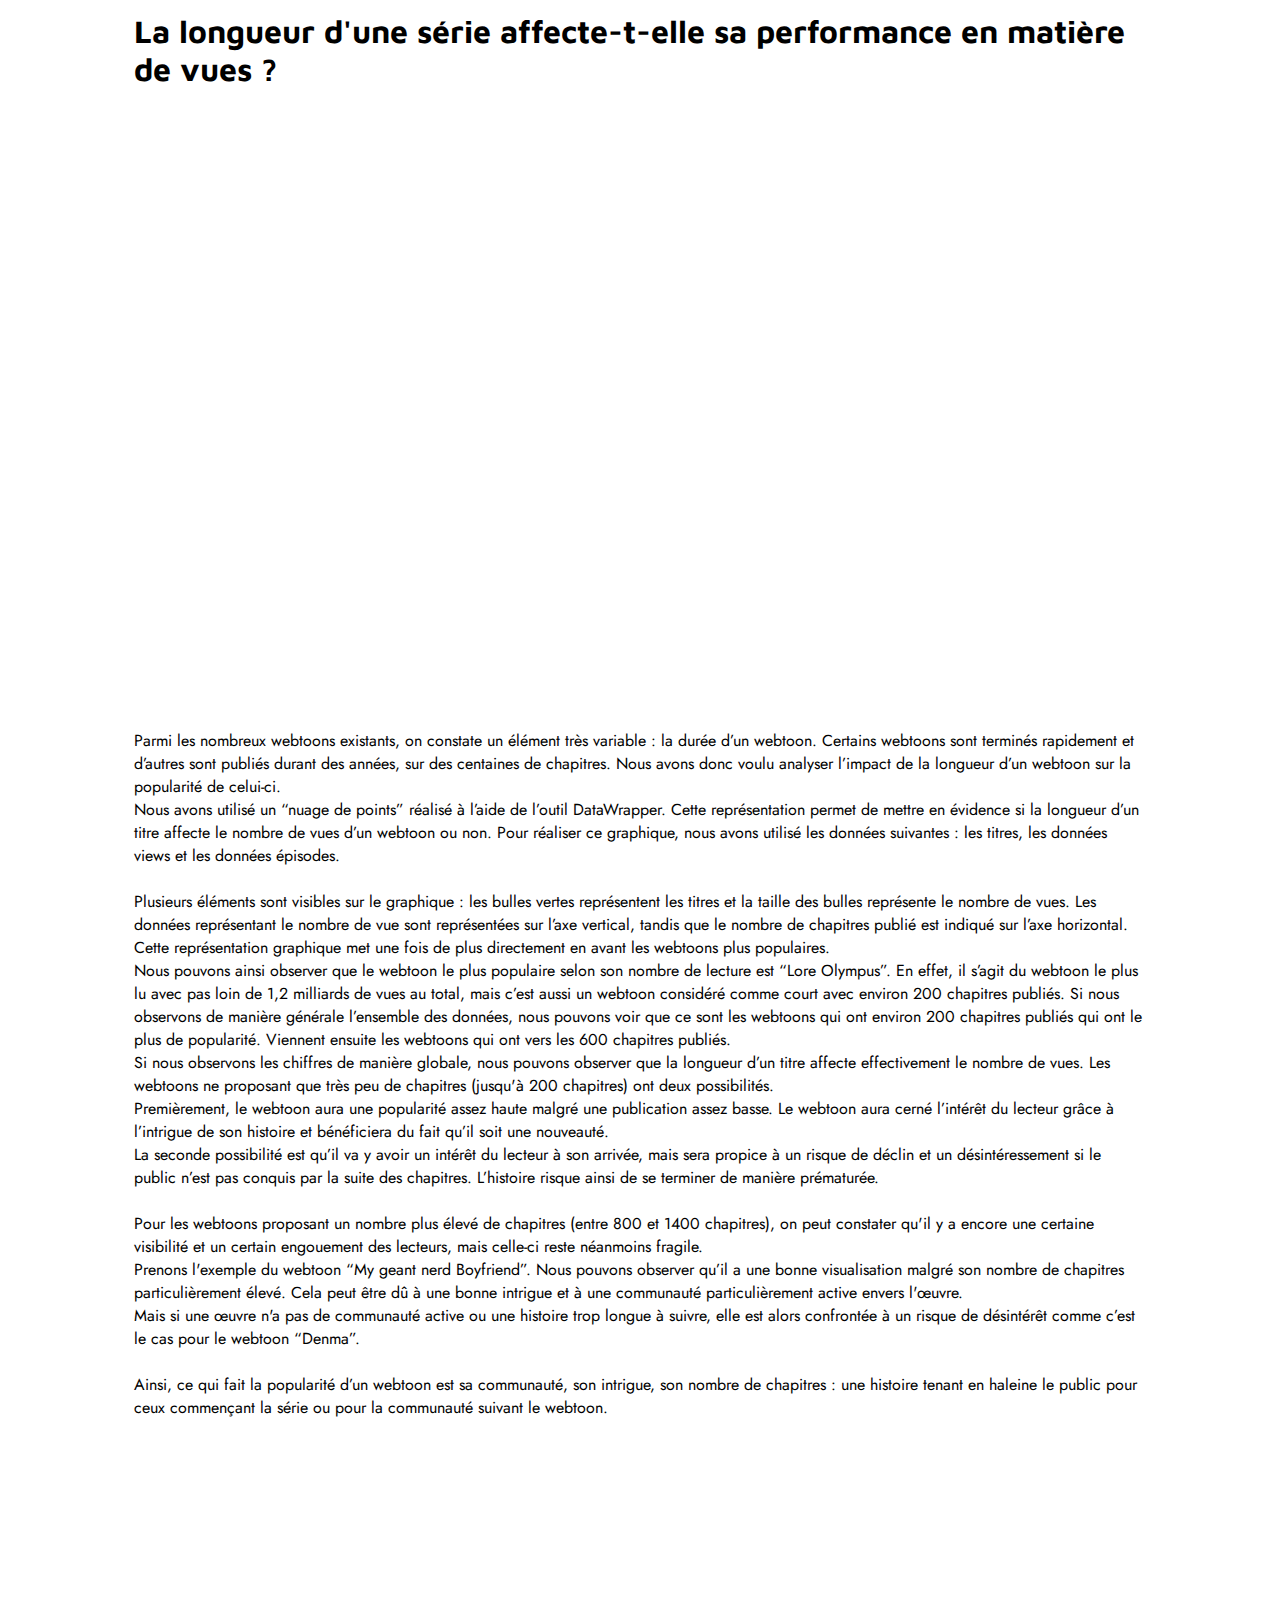
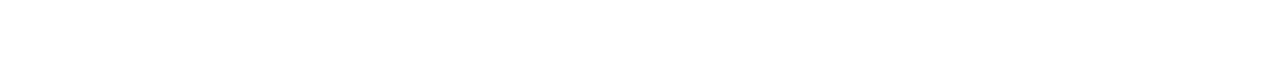
==== commit bcce1b2b: "Import debug p2" ====
--- a/Page 2.html
+++ b/Page 2.html
@@ -3,50 +3,169 @@
     <head>
         <meta charset="UTF-8">
         <meta name="viewport" content="width=device-width, initial-scale=1.0">
-        <title>Page2</title>
         <link rel="preconnect" href="https://fonts.googleapis.com">
         <link rel="preconnect" href="https://fonts.gstatic.com" crossorigin>
-        <link href="https://fonts.googleapis.com/css2?family=Rationale&display=swap" rel="stylesheet">
+        <link href="https://fonts.googleapis.com/css2?family=Jost:ital,wght@0,100;0,400;0,700;1,100;1,400;1,700&display=swap" rel="stylesheet">
+        <link href="https://fonts.googleapis.com/css2?family=Maven+Pro:wght@800&display=swap" rel="stylesheet">
+        <link href="https://gephi.org/gephi-lite/">
+        <title>Le webtoon</title>
         <link rel="stylesheet" href="CSS.css"/>
     </head>
     <body>
         <div>
-            <h1>Présentation</h1>
-                <img class="avatars" src="./images/manon.jpeg"/><img src="./images/lou.jpeg"/><img src="./images/myriam.jpeg"
-                <img/>
+            <img class="EnTete" src="Introduction.png"/>
         </div>
-        <div>
-            <h1>Présentation du webtoon</h1>
-                <p>Le webtoon est la combinaison de deux termes “web” et “cartoon”, d’où son nom secondaire web comics. 
-                Il est aussi nommé à la fois “manhwas” et représente la culture de la bande dessinée numérique sud-coréenne.
-                Le webtoon est arrivé au début des années 2000 en Corée, en même temps que l’arrivée des premiers smartphones. Les éditeurs et entrepreneurs coréens, ont donc souhaité donner un nouveau souffle à la bande dessinée en l’adaptant aux écrans. 
-                Pour permettre à la fois une exportation à l’international. Un succès qui a permis à l’application et au site de s’exporter dans plusieurs pays du monde, tel qu’en France et dont même la France à créer des plateformes similaires en 2011 sous le nom de Delitoon.
+        <div class="corpsSite">
+            <div class="grid-container">
+                <div class="wrapper">
+                    <img class="avatars" src="manon.jpeg"/>
+                    <img class="avatars" src="lou.jpeg"/>
+                    <img class="avatars" src="myriam.jpeg">
+                </div>
+                <div class="wrapper1">
+                    <h1 class="w1">La quête</h1>
+                    <p class="w2">
+                        <strong>Le but :</strong> Disséquer le format Webtoon pour comprendre ses tendances et son fonctionnement</br>
+                        <br>
+                        <strong>Le déroulé :</strong>
+                         Nous débuterons par une présentation de l’origine du webtoon et de son développement au cours des années. Nous présenterons également les différents types de publication de création connus dans les webtoons : les “canvas” et les “originaux”.</br> 
+                        L’ensemble de nos recherches s’appuie sur des bases de données sur le thème des Webtoon originaux et des canvas. Ces données ont été collectées et éditées par la société Webtoon US/UK et ont ensuite été partagées sur le site Rapid Api. La dernière mise à jour de cette base de données date d’il y a 2 ans. Par conséquent, elles ne reflètent pas exactement les données actuelles, mais néanmoins celles d'une période récente.
+                        </br></br>
+                        Nous analyserons ensuite pas à pas leur popularité, en commençant par le genre de webtoon le plus populaire (action, fantasy, romance etc.). Les données seront présentées sous un graphique “grappe de terme”, réalisé avec l’outil mit à disposition sur Voyant Tools. L’utilisation de ce type de graphique est pertinente car il offre une vision claire des genres prédominants dans le milieu ainsi que de leurs liens avec d'autres genres.
+                        </br></br>
+                        Par la suite, nous explorerons davantage plus en détail ces genres prédominants et les connexions qu’ils entretiennent avec les autres genres. Pour cet ensemble de données, nous avons utilisé un graphique créé grâce à l’outil Gephi Lite Studio. Ce “nuage de points” facilite l’analyse des titres les plus populaires à l’aide d’un système de nœuds représenté par des points et les liens qui les raccordent.
+                        </br></br> 
+                        Nous étudierons ensuite la popularité des webtoons selon leur statut de diffusion actuel. Un webtoon se publie sur le temps : certains sont encore en  cours de diffusion, d’autres sont terminés et enfin, certains sont en hiatus, un terme pour désigner une pause pour une durée indéfinie. Afin d’analyser les données selon ce statut de diffusion, nous avons opté pour le graphique “Diagramme alluvial” réalisé sur RawGraphs 2.0. Ce diagramme alluvial permet de mettre en évidence les types de webtoon qui sont le plus populaires selon ce statut, à l’aide des courbes : que ce soit lorsqu’ils sont terminés, lors de leur commencement ou bien durant le cours de leur développement et ceux qui sont actuellement en pause.
+                        </br></br>
+                        Un autre axe de nos recherches consiste à analyser quels sont les webtoons les plus populaires en fonction du nombre de chapitres que l’histoire contient. Cet axe de recherche est en adéquation avec la précédente étude, mais elle permet une analyse approfondie des types de séries qui sont les plus appréciés : les séries courtes ou celles plus longues. Dans cet objectif, nous avons utilisé un graphique “nuage de points”, modèle d’outil graphique disponible sur DataWrapper. Ce graphique en modèle de point permet de mettre en évidence visuellement les résultats, offrant ainsi une vue claire sur les titres qui se démarquent des autres et de leur disposition en comparaison des œuvres.
+                        </br>
+                    </p>
+                </div>
+            </div>
+
+            <div class="wrapper2">
+                <div class="w3">
+                    <h2>Le Webtoon, qu'est-ce que c'est ?</h2>
+                    <p>
+                        Le webtoon est la combinaison de deux termes “web” et “cartoon”, d’où son nom secondaire web comics. Il est parfois appelé “manhwa” et représente la culture de la bande dessinée numérique sud-coréenne.<br>
+                    </p>
+                    <p>
+                        Le webtoon est arrivé au début des années 2000 en Corée du Sud, en même temps que l’arrivée des premiers smartphones. Les éditeurs et entrepreneurs coréens ont donc souhaité donner un nouveau souffle à la bande dessinée en créant un format de lecture adapté aux écrans, pour permettre également une exportation à l’international. Ce succès a permis une expansion de l'application et du site dans plusieurs pays du monde, dont en France. La France a d'ailleurs créé des plateformes similaires en 2011, tels que le site Delitoon.
+                        <br>
+                    </p>
+                    
+                    <div>
+                        <p>
+                            En Europe, le webtoon a pour maison-mère la plateforme “Naver Webtoon”. Elle est la plateforme qui se positionne comme étant la plus développée à l’international. En 2020, la plateforme comptait 72 millions d’utilisateurs actifs par mois, dont 2 millions localisés en France.<br>
+                            De plus, la plateforme mise sur le développement de la bande dessinée locale. En effet, elle compte aujourd’hui 40 auteurs français publiant exclusivement sur la plateforme.
+                            <br>
+                            Mettons désormais l'accent sur les séries dites “originales” et les “canvas”.<br>
+                            Les “canvas” sont des contenus publiés indépendamment. Les auteurs décident de leur publication mais aussi du contenu total de la série. Si leurs séries atteignent un certain nombre d’objectifs, les créateurs ont la possibilité de promouvoir leur série en tant que création “originale”.<br>
+                            Les créateurs “originaux”, quant à eux, sont associés à des éditeurs. Ils doivent respecter un rythme et publication bien précis : environ un chapitre par semaine dans la plupart des cas. Ces créateurs sont rémunérés par le groupe webtoon et peuvent recevoir du support marketing autour de leur série.
+                        </p>
+                    </div>
+                </div>
+                <div class="container">
+                    <img src="Webtoon ex1.png" class="box1"/>
+                    <img src="Webtoon ex2.png" class="box2"/>    
+                </div>
+            </div>       
                 
-                En Europe le webtoon à pour maison mère et plateforme “Naver Webtoon”, elle est la plateforme la plus développée à l’international. 
-                La plateforme compter 72 millions d’utilisateurs actifs par mois en 2020, dont 2 millions en France. 
-                De plus la plateforme mise sur le développement de la bande dessinée local, elle compte aujourd’hui 40 auteurs français publiant exclusivement sur la plateforme.
-                Mais, propose aussi des séries “originals” et des “canvas”. 
+            
+    
+            <div style="padding-top: 10%;">
                 
-                Les “canvas” sont des contenus publiés indépendamment, les auteurs décident de leur publication mais aussi du contenu de leur série. Si leurs séries atteignent un certain nombre d’objectifs, ils ont la possibilité de passer leur série en tant que création originale.   
-                Pour les créateurs “originaux”, ils sont donc assignés à des éditeurs, ils doivent avoir une structure de calendrier de publication, en général un chapitre par semaine. Qui plus est ils sont rémunérés par le groupe webtoon et peuvent recevoir du support marketing autour de leur série.
+                <h2>Les genres du webtoon</h2>
+                <p>Les sujets abordés par les webtoons sont très larges et s’adaptent à un public très diversifié. Il existe des séries mettant en avant l’action, certaines explorent un univers fantastique, d’autres préfèrent mettre l’accent sur la romance, et bien d’autres.
                 </p>
-            <h2>Les genres</h2>
-            <p>Le genre le plus populaire du webtoon est indubitablement la romance, et ce depuis le début, comme le montre le graphisme, bien que la fantasy ait également une part importante des publications. Cela peut s’expliquer par deux faits :
-                <ul>
-                    <li>La romance s’insère partout, dans tous les genres et elle attire le lecteur. Ces dernières années ont été marquées par des histoires d’Isekai : un personnage est réincarné dans un nouveau monde et ses souvenirs de son ancienne vie lui apportent le succès dans la nouvelle. Ceux avec un sous-ton politique et fantasy sont particulièrement appréciés. Le genre n’est pas forcément lié à la romance, mais on la retrouve toujours dans l’histoire et elle en est une composante importante. Avoir une composante romance permet en général d’attirer un public qui n’est pas habitué à lire de fictions politiques par exemple et ainsi augmenter son nombre de vue, tout en permettant d’ajouter de la légèreté dans un intrigue qui serait autrement difficile à ingérer.</li>
-                    <li>La romance se prête très bien au format épisode. L’un des désavantages de webtoon est qu’on ne publie pas un tome entier tout d’un coup, mais chapitre par chapitre, toutes les semaines. L’audience peut très facilement se désintéresser, ou perdre le fil de l’histoire si celle-ci est trop complexe. Or, la romance, quelqu’en soit les péripéties n’a qu’un seul but, très clair : que les deux protagonistes terminent ensemble. c’est une dynamique de récit facile à retenir pour le lecteur qui est moins susceptible d’oublier l’histoire entre temps. Il y a bien sûr une petite nuance : la romance est tellement populaire qu’on peut vite avoir l’impression d’avoir déjà tout lu, et donc se lasser rapidement de l’histoire. Aux auteurs de trouver le juste milieu.</li>
-                </ul>
-            </p>
+
+                <div class="w4">
+                    <div>
+                        <iframe style='width: 471px; height: 351px;' src='https://voyant-tools.org/tool/TermsBerry/?numInitialTerms=15&corpus=727875c8b4c60cac0fd495b8935cee06'></iframe>
+                    </div>
+                    <div>
+                        Ainsi, pour montrer quel genre est le plus lu par les lecteurs de webtoon, nous avons utilisé le graphique “grappe de terme” à l’aide de l’outil Voyant Tools. Cette méthode de représentation permet de mettre en évidence les différents genres présents dans le webtoon. La particularité de ce graphique est qu'il met en avant le nombre de fois que le terme est utilisé ou représenté pour genrer un webtoon. La “grappe de terme” met en avant les genres de webtoon les plus fréquemment mentionnés dans la base de donnée et les classe sous formes de “grappes”. Chaque grappe représente un genre bien précis et sa taille varie en fonction de la popularité du webtoon.
+                        <br>
+                        Pour réaliser ce graphique, nous avons travaillé la base de données originale de manière à ne conserver qu’uniquement les données relatives au genre des œuvres.
+                        Après analyse du graphique, nous pouvons donc constater que les webtoons les plus appréciés par la communauté sont :  la fantasy, la romance, le drama et l’action.
+                        La deuxième caractéristique principale de ce graphique réside dans son interactivité. Par exemple, si nous survolons le genre romance, nous voyons un ensemble de données apparaître. Il est indiqué qu’il y a 137 titres de webtoon ayant pour unique genre la romance, mais qu’il existe 397 webtoons qui sont reliés par le genre romance et fantasy. Ce graphique nous offre ainsi une vision des relations entre les genres et sous-genres, liens que nous étudierons plus en détail dans le graphique suivant.
+                        <br>
+                        Enfin, ce graphique possède une autre particularité distinctive. Lorsque nous cliquons sur une de ces bulles, nous accédons à une nouvelle page affichant l’ensemble de ces données. Nous pouvons alors apercevoir le graphique sous la forme d’un nuage de mots. Le nuage de mot reprend la même méthode de représentation que les grappes, mais met en évidence les genres à travers des mots. Cela permet d’avoir une visualisation plus poussée et distincte des genres les plus populaires.
+
+                    </div>
+                </div>
+            </div>
+            
+            <div style="padding-top: 10%;">
+                <h2>Genre et popularité : Que lisent les amateurs de Webtoon ?</h2>
+            </div>
+
+            <div class="parallax-effect">
+                <div class="p1">
+                    <h3>La romance, le premier cheval de bataille</h3>
+                    <p>
+                        Un webtoon n’est pas diffusé dans son intégralité d’un coup. Les webtoons suivent un planning de diffusion et diffusent des chapitres régulièrement. Ainsi, il existe 3 grandes catégories de diffusion : les webtoons en cours de diffusion, les webtoons terminés et les webtoon en hiatus/pause pour une durée indéterminée. Nous avons voulu représenter dans un graphique à quels genres correspondent chacun de ces types et s’ils affectent la popularité d’une œuvre.<br>
+                        De ce fait, pour ce graphique analysant la popularité du webtoon selon leur statut de diffusion actuel, nous avons utilisé le graphique “Diagramme alluvial” avec l’outil RawGraphs 2.0. Pour réaliser ce graphique, nous avons utilisé comme données les genres pour la partie de gauche, puis leur statut pour la partie de droite. Cette méthode de représentation permet de mettre en évidence les genres de webtoon sur la gauche puis leur statut de diffusion sur la droite. Les deux catégories se rejoignent et donnent une vision claire et précise de leurs liens.
+                        <br>   
+                        Les genres sont répertoriés en bas sont les plus populaires, et les moins populaires remontent vers le haut du graphique. Chaque genre est visuellement distingué par une couleur différente, rendant la lecture du graphique plus accessible.
+                        <br>    
+                        Sur la partie de droite, le statut de diffusion de l'œuvre est mis en avant On constate alors qu’une majorité des webtoons sont encore en cours de développement. Viennent les webtoons terminés. Les webtoons les moins fréquents sont ceux dont le développement a été mis en pause.
+                        <br>     
+                        Si nous regardons plus en détail en se basant sur les webtoons du genre “romance” et “fantasy”, nous pouvons observer qu’une grande partie des webtoons axés sur la “romance”, sont principalement en cours de diffusion. Une partie quasiment équivalente à terminé sa publication, et enfin seulement une petite partie est pour le moment en pause.<br>
+                        Pour le genre “fantasy”, nous pouvons observer approximativement les mêmes données. Mais on constate un inversement au niveau des séries terminées et en pause. Il y a donc plus de séries en pause pour les webtoons du genre fantasy que pour la romance. 
+                        La seconde observation intéressante est que ce sont les genres les moins populaires tels que l’horreur ou les genres historiques sont le plus souvent terminés.
+                        <br>
+                        Nous constatons ainsi que les séries en cours de diffusion ont un plus grand impact. L'enthousiasme des lecteurs à la sortie de nouveaux chapitres pourrait être un facteur déterminant. En effet, lorsqu’un lecteur va parler des derniers chapitres d’une œuvre, il contribue à maintenir l'intérêt général de la série et fait vivre l'œuvre.
+                    </p>
+                    
+                </div>
+            </div>
+            <div class="parallax-effect2">
+                <div class="p2">
+                    <h3>La romance disparaît-elle vraiment de Webtoon ?</h3>
+                    <p>
+                        Nous allons maintenant approfondir notre étude des liens entre les genres des webtoons. Nous avons opté pour l’utilisation d’un “nuage de points” réalisé à l’aide de l’outil Gephi Lite Studio.<br>
+                        Nous avons tout d’abord converti les données de nos bases de données originales en un format .gexf.<br>
+                        Pour réaliser ce graphique, nous avons conservé deux catégories d’éléments : les genres et les tags/mot-clés.<br>
+                        Nous avons converti le document .gexf en type de réseau “bipartite”. La catégorie “genre” a été insérée en tant que premier nœud. Nous avons ensuite inséré la catégorie “mots-clés” en tant que second nœud. Une fois ces actions effectuées, nous avions des genres et de liens se mélangeant entre eux, rendant la lecture difficile.<br>
+                        Pour résoudre ce problème, une fois les données intégrées dans le programme, nous avons lancé un algorithme  de spatialisation sur Gephi Lite : “Force atlas 2”. Cet algorithme a facilité l'agencement ergonomique de l’ensemble des nœuds du graphique, mettant en avant non seulement les genres les plus populaires au 1er plan à l’aide de la taille des bulles, puis en plaçant les mots-clés en second plan. <br>
+                        <br>
+                        Mais la particularité principale de ce graphique est la représentation de la connectivité. Nous pouvons visualiser les liens entre chacun des genres et nous pouvons constater avec quels genres chacun est le plus connecté. Les zones les plus chargées du graphiques sont celles montrant le plus de connexions et les genres les plus importants et appréciés.<br>
+                        Lorsque nous analysons ce graphique, nous pouvons constater de nouveau que les genres romance et fantasy occupent toujours un espace significatif parmi les plus populaires. Mais si nous survolons l’un des deux, nous pouvons observer l’ensemble des mot clés qui sont reliés à la romance ou à la fantaisie.<br>
+                        Par exemple, nous pouvons observer que dans le genre romance, nous pouvons constater que la romance est très souvent associée à certains genres précis : des histoires faisant référence à l’historique, la réincarnation, la comédie et la fantaisie par exemple.
+                        Puis inversement dans le second genre le plus populaire fantasy, nous pouvons observer un lien très récurrent avec de la comédie, de l’action, des supers héros et de la romance fantaisie.<br>
+                        Ce dernier aspect est intéressant, car il montre précisément que même si des genres sont totalement opposés au premier abord, ils gardent tout de même un lien et peuvent être associés ensemble.<br>
+                        <br>
+                        Nous avons donc trouvé ce rendu de graphique pertinent, car il met à la fois en valeur les oppositions et les liaisons. Le graphique démontre que même si un genre ou un groupe peut être plus populaire qu’un autre, il n'a pas forcément le monopole et qu’il faut mener une investigation pour trouver les sous groupes qui le composent.
+                    </p>
+                    <a href="https://gephi.org/gephi-lite/"> Cliquez ici pour aller au graphique originel</a>
+                </div>
+            </div>
+                
             <div>
-                <iframe style='width: 471px; height: 351px;' src='https://voyant-tools.org/tool/TermsBerry/?numInitialTerms=15&corpus=727875c8b4c60cac0fd495b8935cee06'></iframe>
-            </div>
-            <svg xmlns="http://www.w3.org/2000/svg" width="1000" height="1000"><rect width="1000" height="1000" x="0" y="0" fill="#FFFFFF" id="backgorund"/><g transform="translate(10,10)" id="visualization"><g><rect x="0" y="1.1368683772161603e-13" height="1.1446382401966275" width="5" fill="black"><title>HEARTWARMING: 3149393</title></rect><rect x="0" y="6.144638240196741" height="1.6912316549806974" width="5" fill="black"><title>TIPTOON: 4653307</title></rect><rect x="0" y="12.835869895177439" height="1.8193678922452818" width="5" fill="black"><title>HISTORICAL: 5005865</title></rect><rect x="0" y="19.65523778742272" height="8.729906020338944" width="5" fill="black"><title>MYSTERY: 24019733</title></rect><rect x="0" y="33.385143807761665" height="14.917990237353706" width="5" fill="black"><title>HORROR: 41045819</title></rect><rect x="0" y="53.30313404511537" height="15.432532692524319" width="5" fill="black"><title>SPORTS: 42461547</title></rect><rect x="0" y="73.73566673763969" height="24.017493403510684" width="5" fill="black"><title>SF: 66082473</title></rect><rect x="0" y="102.75316014115037" height="25.360826440680626" width="5" fill="black"><title>SUPER_HERO: 69778561</title></rect><rect x="0" y="133.113986581831" height="37.84456762974435" width="5" fill="black"><title>THRILLER: 104126712</title></rect><rect x="0" y="175.95855421157535" height="37.89942090667785" width="5" fill="black"><title>SUPERNATURAL: 104277637</title></rect><rect x="0" y="218.8579751182532" height="84.90257477866425" width="5" fill="black"><title>ACTION: 233603566</title></rect><rect x="0" y="308.76054989691744" height="88.22180044697063" width="5" fill="black"><title>DRAMA: 242736186</title></rect><rect x="0" y="401.9823503438881" height="88.52301717247792" width="5" fill="black"><title>COMEDY: 243564963</title></rect><rect x="0" y="495.505367516366" height="97.32453829369553" width="5" fill="black"><title>SLICE_OF_LIFE: 267781740</title></rect><rect x="975" y="32.5" height="130.8529458889534" width="5" fill="black"><title>HIATUS: 360032836</title></rect><rect x="0" y="597.8299058100615" height="145.7069730439316" width="5" fill="black"><title>FANTASY: 400902665</title></rect><rect x="0" y="748.5368788539931" height="231.46312114600687" width="5" fill="black"><title>ROMANCE: 636854779</title></rect><rect x="975" y="168.3529458889534" height="312.0315216269996" width="5" fill="black"><title>COMPLETED: 858533164</title></rect><rect x="975" y="485.384467515953" height="462.115532484047" width="5" fill="black"><title>ONGOING: 1271478946</title></rect></g><g fill="none" stroke-opacity="1"><g style="mix-blend-mode: multiply;"><path d="M5,274.39901564933444C490,274.39901564933444,490,588.3496181598642,975,588.3496181598642" stroke="#1f77b4" stroke-width="58.72306849516603"/><title>ACTION → ONGOING: 161572464</title></g><g style="mix-blend-mode: multiply;"><path d="M5,708.6830336374979C490,708.6830336374979,490,798.4251982132694,975,798.4251982132694" stroke="#d62728" stroke-width="69.70769043299028"/><title>FANTASY → ONGOING: 191795892</title></g><g style="mix-blend-mode: multiply;"><path d="M5,922.8895217148822C490,922.8895217148822,490,890.3895217148821,975,890.3895217148821" stroke="#bcbd22" stroke-width="114.22095657023534"/><title>ROMANCE → ONGOING: 314271067</title></g><g style="mix-blend-mode: multiply;"><path d="M5,368.8288544390797C490,368.8288544390797,490,645.8646483122557,975,645.8646483122557" stroke="#2ca02c" stroke-width="56.30699180961692"/><title>DRAMA → ONGOING: 154924796</title></g><g style="mix-blend-mode: multiply;"><path d="M5,470.5179540913796C490,470.5179540913796,490,694.0055576420506,975,694.0055576420506" stroke="#ff7f0e" stroke-width="39.97482684997285"/><title>COMEDY → ONGOING: 109987973</title></g><g style="mix-blend-mode: multiply;"><path d="M5,763.4268173236018C490,763.4268173236018,490,148.46300741934482,975,148.46300741934482" stroke="#bcbd22" stroke-width="29.779876939217306"/><title>ROMANCE → HIATUS: 81937273</title></g><g style="mix-blend-mode: multiply;"><path d="M5,620.852350048303C490,620.852350048303,490,110.55062471149468,975,110.55062471149468" stroke="#d62728" stroke-width="46.044888476482946"/><title>FANTASY → HIATUS: 126689328</title></g><g style="mix-blend-mode: multiply;"><path d="M5,6.594197053100193C490,6.594197053100193,490,169.94714294205352,975,169.94714294205352" stroke="#cccccc" stroke-width="1"/><title>TIPTOON → COMPLETED: 2473860</title></g><g style="mix-blend-mode: multiply;"><path d="M5,167.8106305023701C490,167.8106305023701,490,546.8085816943723,975,546.8085816943723" stroke="#cccccc" stroke-width="6.295847418410415"/><title>THRILLER → ONGOING: 17322589</title></g><g style="mix-blend-mode: multiply;"><path d="M5,117.93838696636931C490,117.93838696636931,490,533.4850583697054,975,533.4850583697054" stroke="#cccccc" stroke-width="20.35119923092344"/><title>SUPER_HERO → ONGOING: 55994918</title></g><g style="mix-blend-mode: multiply;"><path d="M5,92.6715627425466C490,92.6715627425466,490,518.22786135564,975,518.22786135564" stroke="#17becf" stroke-width="10.163194797207488"/><title>SF → ONGOING: 27963328</title></g><g style="mix-blend-mode: multiply;"><path d="M5,234.2878829947032C490,234.2878829947032,490,256.83295852845214,975,256.83295852845214" stroke="#1f77b4" stroke-width="21.499196814096383"/><title>ACTION → COMPLETED: 59153554</title></g><g style="mix-blend-mode: multiply;"><path d="M5,327.93707596995324C490,327.93707596995324,490,280.32083949981836,975,280.32083949981836" stroke="#2ca02c" stroke-width="25.476565128636036"/><title>DRAMA → COMPLETED: 70097008</title></g><g style="mix-blend-mode: multiply;"><path d="M5,45.30596571307839C490,45.30596571307839,490,496.5013713521539,975,496.5013713521539" stroke="#e377c2" stroke-width="5.994336664074015"/><title>HORROR → ONGOING: 16493003</title></g><g style="mix-blend-mode: multiply;"><path d="M5,568.040714845193C490,568.040714845193,490,738.7821620319056,975,738.7821620319056" stroke="#cccccc" stroke-width="49.57838192973726"/><title>SLICE_OF_LIFE → ONGOING: 136411491</title></g><g style="mix-blend-mode: multiply;"><path d="M5,54.19553825495488C490,54.19553825495488,490,180.02503939440933,975,180.02503939440933" stroke="#cccccc" stroke-width="1.7848084196790237"/><title>SPORTS → COMPLETED: 4910777</title></g><g style="mix-blend-mode: multiply;"><path d="M5,105.5221150353485C490,105.5221150353485,490,193.5714420232798,975,193.5714420232798" stroke="#cccccc" stroke-width="4.481344631118157"/><title>SUPER_HERO → COMPLETED: 12330110</title></g><g style="mix-blend-mode: multiply;"><path d="M5,439.39181981838004C490,439.39181981838004,490,304.19784291214955,975,304.19784291214955" stroke="#ff7f0e" stroke-width="22.27744169602632"/><title>COMEDY → COMPLETED: 61294841</title></g><g style="mix-blend-mode: multiply;"><path d="M5,658.8519913537737C490,658.8519913537737,490,377.9449828121696,975,377.9449828121696" stroke="#d62728" stroke-width="29.954394134458326"/><title>FANTASY → COMPLETED: 82417445</title></g><g style="mix-blend-mode: multiply;"><path d="M5,209.34218586390136C490,209.34218586390136,490,554.4722946579293,975,554.4722946579293" stroke="#cccccc" stroke-width="9.031578508703754"/><title>SUPERNATURAL → ONGOING: 24849764</title></g><g style="mix-blend-mode: multiply;"><path d="M5,14.200257431819118C490,14.200257431819118,490,486.63156190073045,975,486.63156190073045" stroke="#8c564b" stroke-width="1"/><title>HISTORICAL → ONGOING: 2503694</title></g><g style="mix-blend-mode: multiply;"><path d="M5,61.91180460121705C490,61.91180460121705,490,506.32240182061355,975,506.32240182061355" stroke="#cccccc" stroke-width="13.647724272845315"/><title>SPORTS → ONGOING: 37550770</title></g><g style="mix-blend-mode: multiply;"><path d="M5,822.0478996114875C490,822.0478996114875,490,436.65332369767583,975,436.65332369767583" stroke="#bcbd22" stroke-width="87.46228763655417"/><title>ROMANCE → COMPLETED: 240646439</title></g><g style="mix-blend-mode: multiply;"><path d="M5,25.17631342587025C490,25.17631342587025,490,490.29537263822544,975,490.29537263822544" stroke="#7f7f7f" stroke-width="6.417660763782856"/><title>MYSTERY → ONGOING: 17657750</title></g><g style="mix-blend-mode: multiply;"><path d="M5,193.00203942081785C490,193.00203942081785,490,234.25900293267233,975,234.25900293267233" stroke="#cccccc" stroke-width="23.64871437746329"/><title>SUPERNATURAL → COMPLETED: 65067803</title></g><g style="mix-blend-mode: multiply;"><path d="M5,151.35144109061397C490,151.35144109061397,490,209.12338004138977,975,209.12338004138977" stroke="#cccccc" stroke-width="26.622531405101793"/><title>THRILLER → COMPLETED: 73250055</title></g><g style="mix-blend-mode: multiply;"><path d="M5,178.56811822183076C490,178.56811822183076,490,47.41438047921887,975,47.41438047921887" stroke="#cccccc" stroke-width="5.21912802051084"/><title>SUPERNATURAL → HIATUS: 14360070</title></g><g style="mix-blend-mode: multiply;"><path d="M5,38.99359725452929C490,38.99359725452929,490,175.81743505805773,975,175.81743505805773" stroke="#e377c2" stroke-width="6.630400253024188"/><title>HORROR → COMPLETED: 18243088</title></g><g style="mix-blend-mode: multiply;"><path d="M5,519.4359128879354C490,519.4359128879354,490,339.15217475255156,975,339.15217475255156" stroke="#cccccc" stroke-width="47.63122198477778"/><title>SLICE_OF_LIFE → COMPLETED: 131054015</title></g><g style="mix-blend-mode: multiply;"><path d="M5,20.21329741792547C490,20.21329741792547,490,33.05805963050275,975,33.05805963050275" stroke="#7f7f7f" stroke-width="1.1161192610055"/><title>MYSTERY → HIATUS: 3070925</title></g><g style="mix-blend-mode: multiply;"><path d="M5,82.3833022922069C490,82.3833022922069,490,186.1241066559848,975,186.1241066559848" stroke="#17becf" stroke-width="10.413326103471869"/><title>SF → COMPLETED: 28651547</title></g><g style="mix-blend-mode: multiply;"><path d="M5,311.9796716512763C490,311.9796716512763,490,57.92337571323502,975,57.92337571323502" stroke="#2ca02c" stroke-width="6.438243508717774"/><title>DRAMA → HIATUS: 17714382</title></g><g style="mix-blend-mode: multiply;"><path d="M5,221.1981298529541C490,221.1981298529541,490,52.36409922417521,975,52.36409922417521" stroke="#1f77b4" stroke-width="4.680309469401843"/><title>ACTION → HIATUS: 12877548</title></g><g style="mix-blend-mode: multiply;"><path d="M5,135.57708098494706C490,135.57708098494706,490,42.3417220658474,975,42.3417220658474" stroke="#cccccc" stroke-width="4.926188806232094"/><title>THRILLER → HIATUS: 13554068</title></g><g style="mix-blend-mode: multiply;"><path d="M5,75.45615298905533C490,75.45615298905533,490,37.629858832676675,975,37.629858832676675" stroke="#17becf" stroke-width="3.44097250283128"/><title>SF → HIATUS: 9467598</title></g><g style="mix-blend-mode: multiply;"><path d="M5,415.1177246571275C490,415.1177246571275,490,74.27787178083331,975,74.27787178083331" stroke="#ff7f0e" stroke-width="26.27074862647881"/><title>COMEDY → HIATUS: 72282149</title></g><g style="mix-blend-mode: multiply;"><path d="M5,13.290573485696482C490,13.290573485696482,490,170.851405345476,975,170.851405345476" stroke="#8c564b" stroke-width="1"/><title>HISTORICAL → COMPLETED: 2502171</title></g><g style="mix-blend-mode: multiply;"><path d="M5,0.5723191200984382C490,0.5723191200984382,490,168.9252650090517,975,168.9252650090517" stroke="#9467bd" stroke-width="1.144638240196649"/><title>HEARTWARMING → COMPLETED: 3149393</title></g><g style="mix-blend-mode: multiply;"><path d="M5,34.53177046788943C490,34.53177046788943,490,34.762745921133266,975,34.762745921133266" stroke="#e377c2" stroke-width="2.293253320255529"/><title>HORROR → HIATUS: 6309728</title></g><g style="mix-blend-mode: multiply;"><path d="M5,495.5628347059562C490,495.5628347059562,490,87.47071328366296,975,87.47071328366296" stroke="#cccccc" stroke-width="1"/><title>SLICE_OF_LIFE → HIATUS: 316234</title></g><g style="mix-blend-mode: multiply;"><path d="M5,21.369420046203523C490,21.369420046203523,490,171.90417193377036,975,171.90417193377036" stroke="#7f7f7f" stroke-width="1.196125995550604"/><title>MYSTERY → COMPLETED: 3291058</title></g><g style="mix-blend-mode: multiply;"><path d="M5,7.439812880590561C490,7.439812880590561,490,485.78052453053994,975,485.78052453053994" stroke="#cccccc" stroke-width="1"/><title>TIPTOON → ONGOING: 2179447</title></g><g style="mix-blend-mode: multiply;"><path d="M5,103.0173014304699C490,103.0173014304699,490,39.614486373411836,975,39.614486373411836" stroke="#cccccc" stroke-width="1"/><title>SUPER_HERO → HIATUS: 1453533</title></g></g><g><text x="9" y="0.5723191200984274" text-anchor="start"><tspan alignment-baseline="middle" x="9" style="font-family: Arial, sans-serif; font-size: 10px; fill: black; font-weight: bold;">HEARTWARMING</tspan></text><text x="9" y="6.99025406768709" text-anchor="start"><tspan alignment-baseline="middle" x="9" style="font-family: Arial, sans-serif; font-size: 10px; fill: black; font-weight: bold;">TIPTOON</tspan></text><text x="9" y="13.74555384130008" text-anchor="start"><tspan alignment-baseline="middle" x="9" style="font-family: Arial, sans-serif; font-size: 10px; fill: black; font-weight: bold;">HISTORICAL</tspan></text><text x="9" y="24.020190797592193" text-anchor="start"><tspan alignment-baseline="middle" x="9" style="font-family: Arial, sans-serif; font-size: 10px; fill: black; font-weight: bold;">MYSTERY</tspan></text><text x="9" y="40.84413892643852" text-anchor="start"><tspan alignment-baseline="middle" x="9" style="font-family: Arial, sans-serif; font-size: 10px; fill: black; font-weight: bold;">HORROR</tspan></text><text x="9" y="61.01940039137753" text-anchor="start"><tspan alignment-baseline="middle" x="9" style="font-family: Arial, sans-serif; font-size: 10px; fill: black; font-weight: bold;">SPORTS</tspan></text><text x="9" y="85.74441343939503" text-anchor="start"><tspan alignment-baseline="middle" x="9" style="font-family: Arial, sans-serif; font-size: 10px; fill: black; font-weight: bold;">SF</tspan></text><text x="9" y="115.43357336149069" text-anchor="start"><tspan alignment-baseline="middle" x="9" style="font-family: Arial, sans-serif; font-size: 10px; fill: black; font-weight: bold;">SUPER_HERO</tspan></text><text x="9" y="152.03627039670317" text-anchor="start"><tspan alignment-baseline="middle" x="9" style="font-family: Arial, sans-serif; font-size: 10px; fill: black; font-weight: bold;">THRILLER</tspan></text><text x="9" y="194.90826466491427" text-anchor="start"><tspan alignment-baseline="middle" x="9" style="font-family: Arial, sans-serif; font-size: 10px; fill: black; font-weight: bold;">SUPERNATURAL</tspan></text><text x="9" y="261.30926250758534" text-anchor="start"><tspan alignment-baseline="middle" x="9" style="font-family: Arial, sans-serif; font-size: 10px; fill: black; font-weight: bold;">ACTION</tspan></text><text x="9" y="352.87145012040276" text-anchor="start"><tspan alignment-baseline="middle" x="9" style="font-family: Arial, sans-serif; font-size: 10px; fill: black; font-weight: bold;">DRAMA</tspan></text><text x="9" y="446.24385893012703" text-anchor="start"><tspan alignment-baseline="middle" x="9" style="font-family: Arial, sans-serif; font-size: 10px; fill: black; font-weight: bold;">COMEDY</tspan></text><text x="9" y="544.1676366632138" text-anchor="start"><tspan alignment-baseline="middle" x="9" style="font-family: Arial, sans-serif; font-size: 10px; fill: black; font-weight: bold;">SLICE_OF_LIFE</tspan></text><text x="971" y="97.9264729444767" text-anchor="end"><tspan alignment-baseline="middle" x="971" style="font-family: Arial, sans-serif; font-size: 10px; fill: black; font-weight: bold;">HIATUS</tspan></text><text x="9" y="670.6833923320273" text-anchor="start"><tspan alignment-baseline="middle" x="9" style="font-family: Arial, sans-serif; font-size: 10px; fill: black; font-weight: bold;">FANTASY</tspan></text><text x="9" y="864.2684394269966" text-anchor="start"><tspan alignment-baseline="middle" x="9" style="font-family: Arial, sans-serif; font-size: 10px; fill: black; font-weight: bold;">ROMANCE</tspan></text><text x="971" y="324.3687067024532" text-anchor="end"><tspan alignment-baseline="middle" x="971" style="font-family: Arial, sans-serif; font-size: 10px; fill: black; font-weight: bold;">COMPLETED</tspan></text><text x="971" y="716.4422337579765" text-anchor="end"><tspan alignment-baseline="middle" x="971" style="font-family: Arial, sans-serif; font-size: 10px; fill: black; font-weight: bold;">ONGOING</tspan></text></g><g><text x="2.5" y="-3.9999999999998863" text-anchor="middle" style="font-family: Arial, sans-serif; font-size: 12px; fill: rgb(123, 123, 123); font-weight: bold;">genre</text><text x="977.5" y="28.5" text-anchor="middle" style="font-family: Arial, sans-serif; font-size: 12px; fill: rgb(123, 123, 123); font-weight: bold;">status</text></g></g></svg>
+                <h1>La longueur d'une série affecte-t-elle sa performance en matière de vues ?</h1>
 
-            <h1>Webtoon et popularité</h1>
+                <iframe title="La longueur d'un titre affecte-t-elle le nombre de vues ? (Copy)" aria-label="Nuage de points" id="datawrapper-chart-ibqDC" src="https://datawrapper.dwcdn.net/ibqDC/1/" scrolling="no" frameborder="0" style="width: 0; min-width: 100% !important; border: none;" height="600" data-external="1"></iframe>
+                <script type="text/javascript">!function(){"use strict";window.addEventListener("message",(function(a){if(void 0!==a.data["datawrapper-    height"]){var e=document.querySelectorAll("iframe");for(var t in a.data["datawrapper-height"])for(var r=0;r<e.length;r++)if(e[r].contentWindow===a.source){var i=a.data["datawrapper-height"][t]+"px";e[r].style.height=i}}}))}();
+                </script>
 
-            <iframe title="La longueur d'un titre affecte-t-elle le nombre de vues ? (Copy)" aria-label="Nuage de points" id="datawrapper-chart-ibqDC" src="https://datawrapper.dwcdn.net/ibqDC/1/" scrolling="no" frameborder="0" style="width: 0; min-width: 100% !important; border: none;" height="600" data-external="1"></iframe>
-            <script type="text/javascript">!function(){"use strict";window.addEventListener("message",(function(a){if(void 0!==a.data["datawrapper-    height"]){var e=document.querySelectorAll("iframe");for(var t in a.data["datawrapper-height"])for(var r=0;r<e.length;r++)if(e[r].contentWindow===a.source){var i=a.data["datawrapper-height"][t]+"px";e[r].style.height=i}}}))}();
-            </script>
+                <p>
+                    Parmi les nombreux webtoons existants, on constate un élément très variable : la durée d’un webtoon. Certains webtoons sont terminés rapidement et d’autres sont publiés durant des années, sur des centaines de chapitres. Nous avons donc voulu analyser l’impact de la longueur d’un webtoon sur la popularité de celui-ci.<br>
+                    Nous avons utilisé un “nuage de points” réalisé à l’aide de l’outil DataWrapper. Cette représentation permet de mettre en évidence si la longueur d’un titre affecte le nombre de vues d’un webtoon ou non. Pour réaliser ce graphique, nous avons utilisé les données suivantes : les titres, les données views et les données épisodes.<br> <br> 
+                    Plusieurs éléments sont visibles sur le graphique : les bulles vertes représentent les titres et la taille des bulles représente le nombre de vues. Les données représentant le nombre de vue sont représentées sur l’axe vertical, tandis que le nombre de chapitres publié est indiqué sur l’axe horizontal. Cette représentation graphique met une fois de plus directement en avant les webtoons plus populaires.<br> 
+                    Nous pouvons ainsi observer que le webtoon le plus populaire selon son nombre de lecture est “Lore Olympus”. En effet, il s’agit du webtoon le plus lu avec pas loin de 1,2 milliards de vues au total, mais c’est aussi un webtoon considéré comme court avec environ 200 chapitres publiés.  
+                    Si nous observons de manière générale l’ensemble des données, nous pouvons voir que ce sont les webtoons qui ont environ 200 chapitres publiés qui ont le plus de popularité. Viennent ensuite les webtoons qui ont vers les 600 chapitres publiés.<br> 
+                    Si nous observons les chiffres de manière globale, nous pouvons observer que la longueur d’un titre affecte effectivement le nombre de vues. Les webtoons ne proposant que très peu de chapitres (jusqu'à 200 chapitres) ont deux possibilités. <br> 
+                    Premièrement, le webtoon aura une popularité assez haute malgré une publication assez basse. Le webtoon aura cerné l’intérêt du lecteur grâce à l’intrigue de son histoire et bénéficiera du fait qu’il soit une nouveauté.<br> 
+                    La seconde possibilité est qu’il va y avoir un intérêt du lecteur à son arrivée, mais sera propice à un risque de déclin et un désintéressement si le public n’est pas conquis par la suite des chapitres. L’histoire risque ainsi de se terminer de manière prématurée.
+                    <br> <br> 
+                    Pour les webtoons proposant un nombre plus élevé de chapitres (entre 800 et 1400 chapitres), on peut constater qu'il y a encore une certaine visibilité et un certain engouement des lecteurs, mais celle-ci reste néanmoins fragile.<br> 
+                    Prenons l'exemple du webtoon “My geant nerd Boyfriend”. Nous pouvons observer qu’il a une bonne visualisation malgré son nombre de chapitres particulièrement élevé. Cela peut être dû à une bonne intrigue et à une communauté particulièrement active envers l'œuvre.  <br> 
+                    Mais si une œuvre n'a pas de communauté active ou une histoire trop longue à suivre, elle est alors confrontée à un risque de désintérêt comme c’est le cas pour le webtoon “Denma”.<br> <br> 
+                    Ainsi, ce qui fait la popularité d’un webtoon est sa communauté, son intrigue, son nombre de chapitres : une histoire tenant en haleine le public pour ceux commençant la série ou pour la communauté suivant le webtoon.
+
+                </p>
+            </div>    
             
         </div>
     </body>
--- a/CSS.css
+++ b/CSS.css
@@ -1,24 +1,149 @@
 body {
-  margin: 0;
-  padding: 20;
-  overflow: hidden;
+  overflow: scroll;
+}
+
+.EnTete{
+  max-width: 100%;
+  height: auto;
+  margin: 0px 0px 0px 0px;
+}
+
+.corpsSite{
+  margin: 5% 10% 20% 10%;
+}
+
+p {
+  font-family: 'Jost', sans-serif;
+  line-height: 1,5;
+}
+
+h1, h2, h3 {
+  font-family: 'Maven Pro', sans-serif;
+}
+
+.grid-container {
+  display: grid;
+  grid-template-columns: 300px 2fr;
+  grid-gap: 40 px;
+  margin: 10% 0% 15% 0%;
+}
+.wrapper{
+  display: flex;
+  flex-direction: column;
   align-items: center;
 }
+.wrapper1 {
+  display: flex;
+  flex-direction: column;
+  background-image: url("cadre.png");
+  background-repeat: no-repeat;
+  background-size: 100% 100%;
+}
+.w1 {
+  padding-top: 10%;
+  padding-left: 10%;
+  padding-right: 10%;
+  text-align: center;
+}
+.w2{ 
+  padding-top: 0;
+  padding-left: 10%;
+  padding-right: 10%;
+  padding-bottom: 15%;
+  overflow: scroll;
+}
 
-#expandingDiv {
-  width: 100px;
-  height: 100px;
-  align-items: center;
-  background-color: #3498db;
-  position: fixed;
-  top: 50%;
-  left: 50%;
-  transform: translate(-50%, -50%);
-  transition: all 0.3s ease-out;
+.wrapper2 {
+  display: flex;
+  flex-direction: row;
+  overflow: scroll;
+  column-gap: 30px;
+}
+.w3{
+  display: flex;
+  flex-direction: column; 
+  overflow: scroll;
+}
+
+.container{
+  display: grid;
+  grid-template-columns: 45% 45%;
+  grid-template-rows: 50px 10% 50px 50px;
+  column-gap: 5%;
+  width: 1000px;
+  height: auto;
+  position:initial;
+}
+.box1{
+  grid-column: 1;
+grid-row-start: 2;
+grid-row-end: 4;
+width: 100%;
+}
+.box2{
+  grid-column: 2;
+  grid-row-start: 1;
+  grid-row-end: 3;
+  width: 100%;
+  height: auto;
+}
+
+.w4{
+  display: flex;
+  flex-direction: row; 
+  overflow: scroll;
+  column-gap: 30px;
+  margin-bottom: 100px;
+}
+
+.w5{
+  display: flex;
+  flex-direction: row; 
+  overflow: scroll;
+  row-gap: 20px; 
+}
+
+.avatars{
+  margin-top: 100px;
+  height: 200px;
+  width: 200px;
+  position: relative;
+
+}
+
+.parallax-effect {
+  background-image: url("alluvial.svg");
+  min-height: 600px;
+  background-attachment: fixed;
+  background-position: 75% 50%;
+  background-repeat: no-repeat;
+  background-size: 50%;
+  max-width: 100%;
+}
+
+.p1{
+  width: 30%;
+  height: auto;
+}
+
+.parallax-effect2 {
+  background-image: url("gephi-lite-export.jpg");
+  background-repeat: no-repeat;
+  background-size: 50%;
+  background-attachment: fixed;
+  background-position: 15% 50%;
+  min-height: 600px;
+  margin-bottom: 150px; 
+  margin-top: 80px;
+}
+
+.p2{
+  width: 40%;
+  height: auto;
+  position: relative;
+  top: 0%; left: 60%;
 }
 
 
-.avatar{
-  height: 5cm;
-  width: 5cm;
-}
+
+
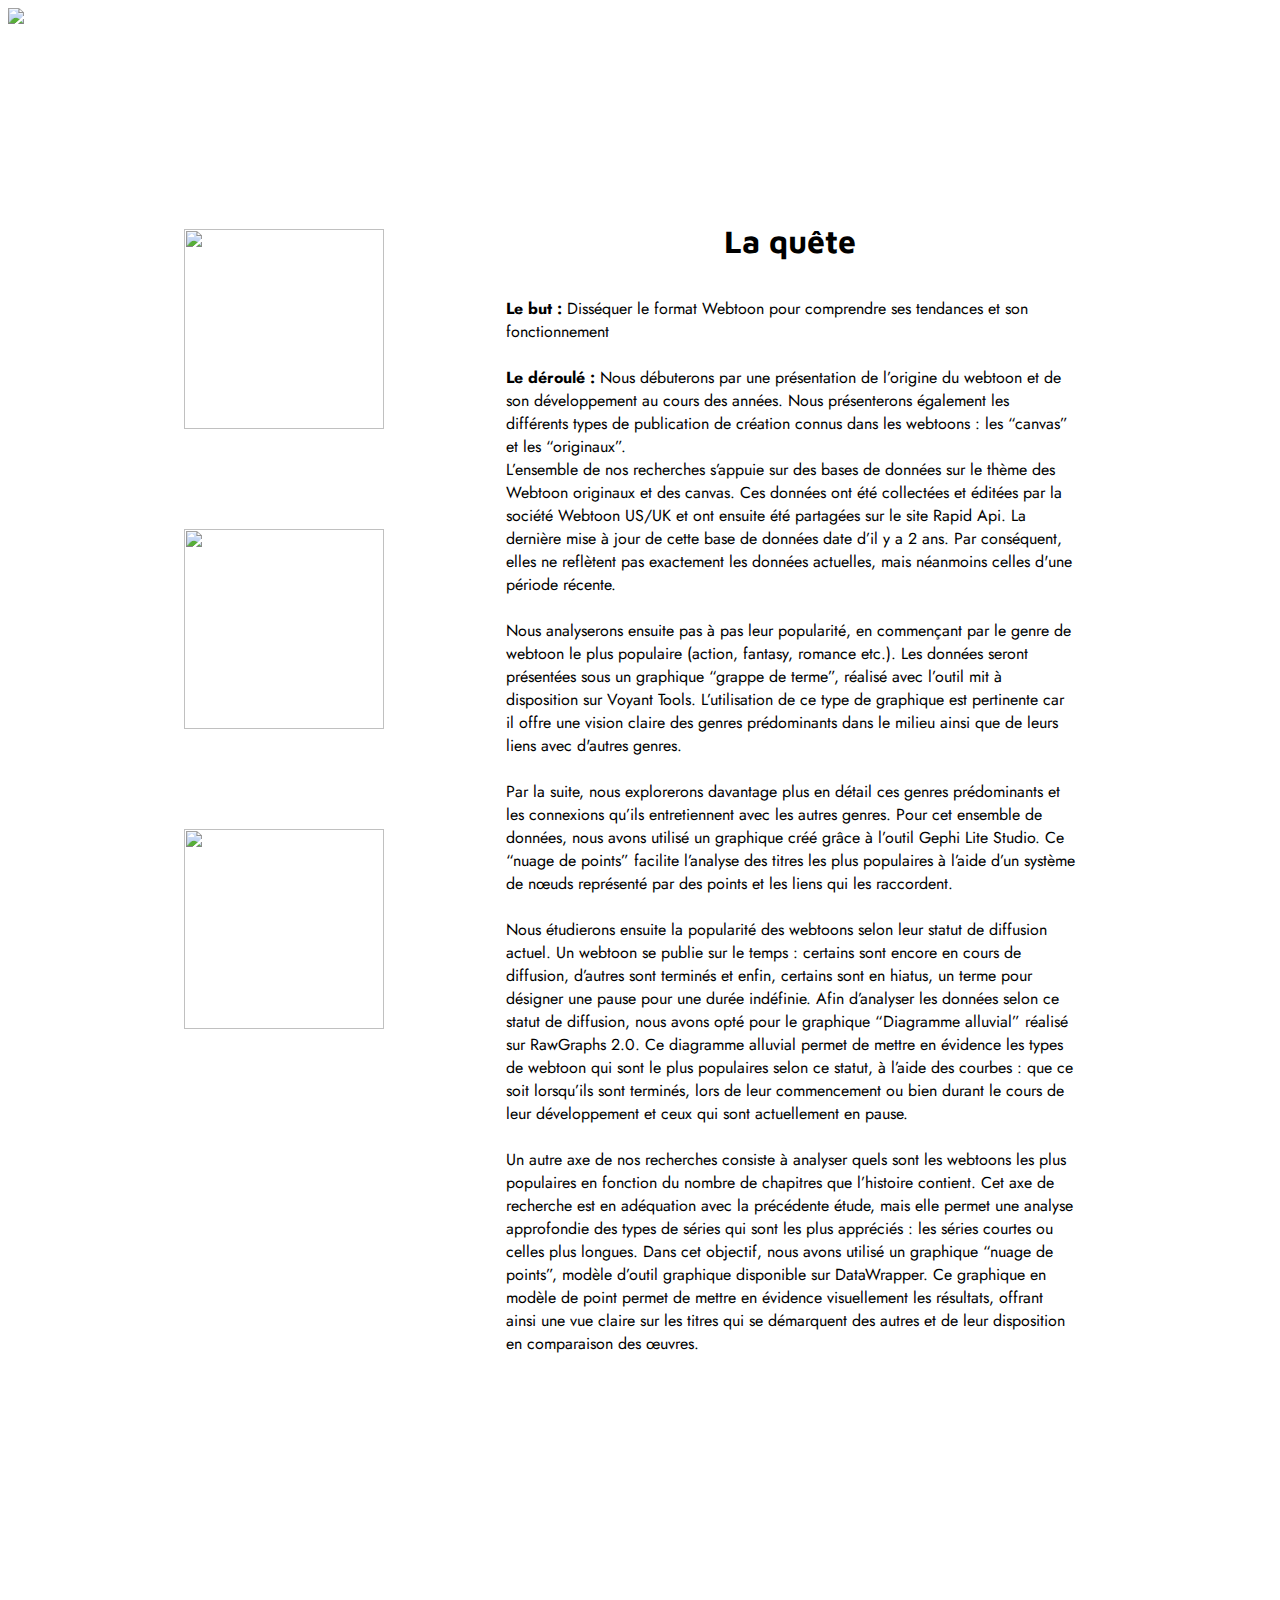
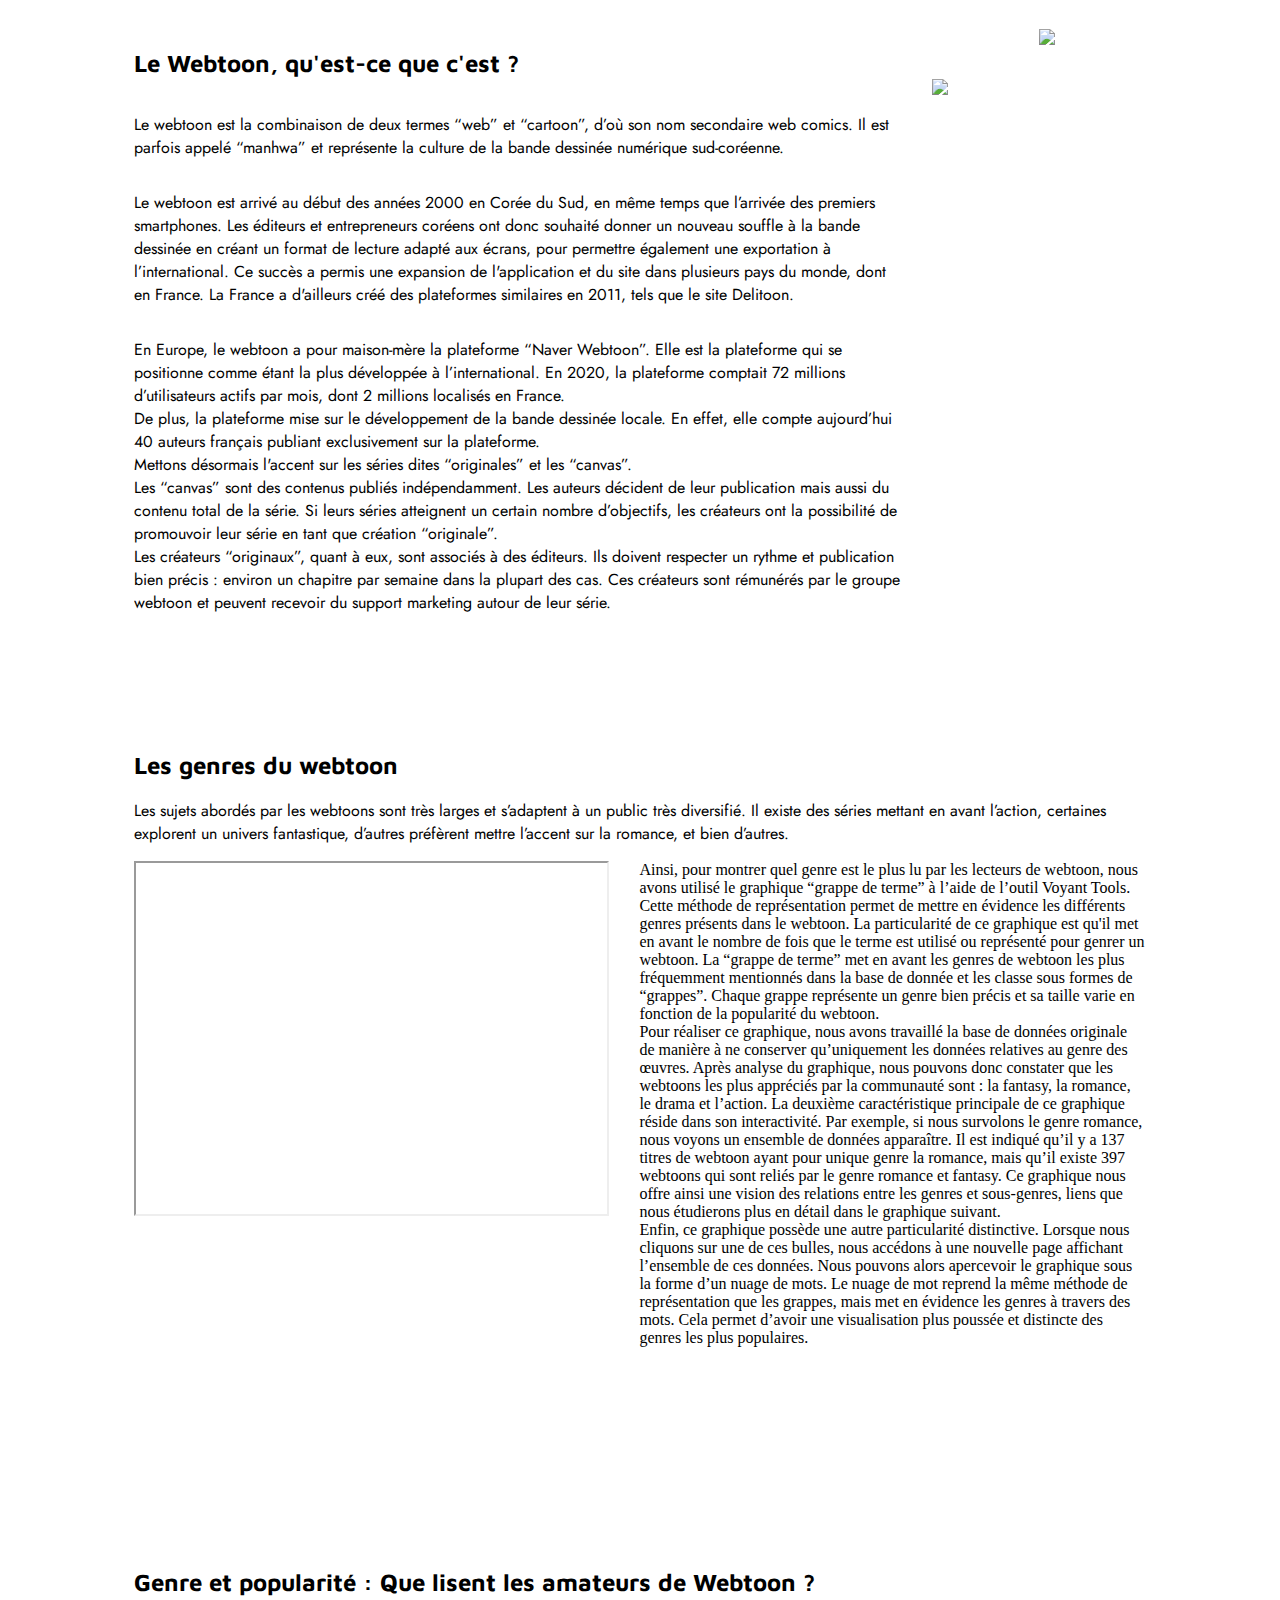
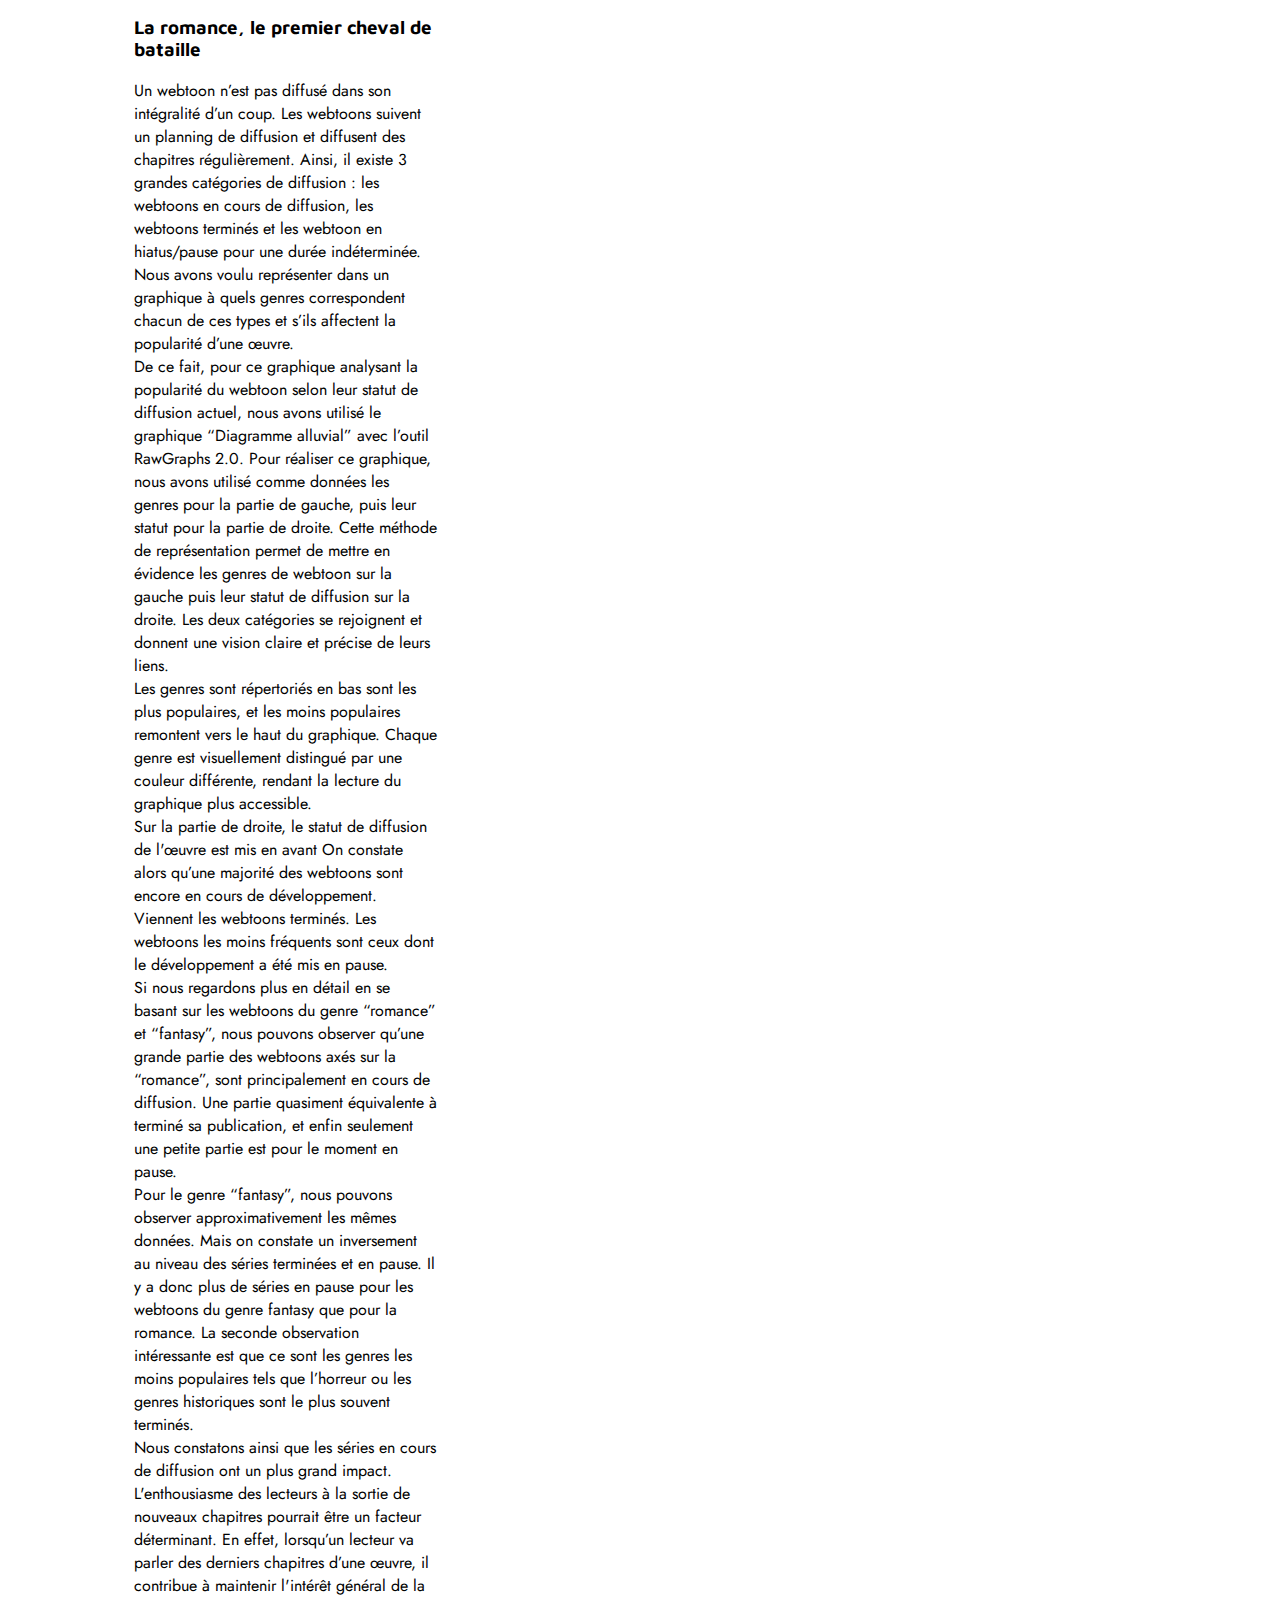
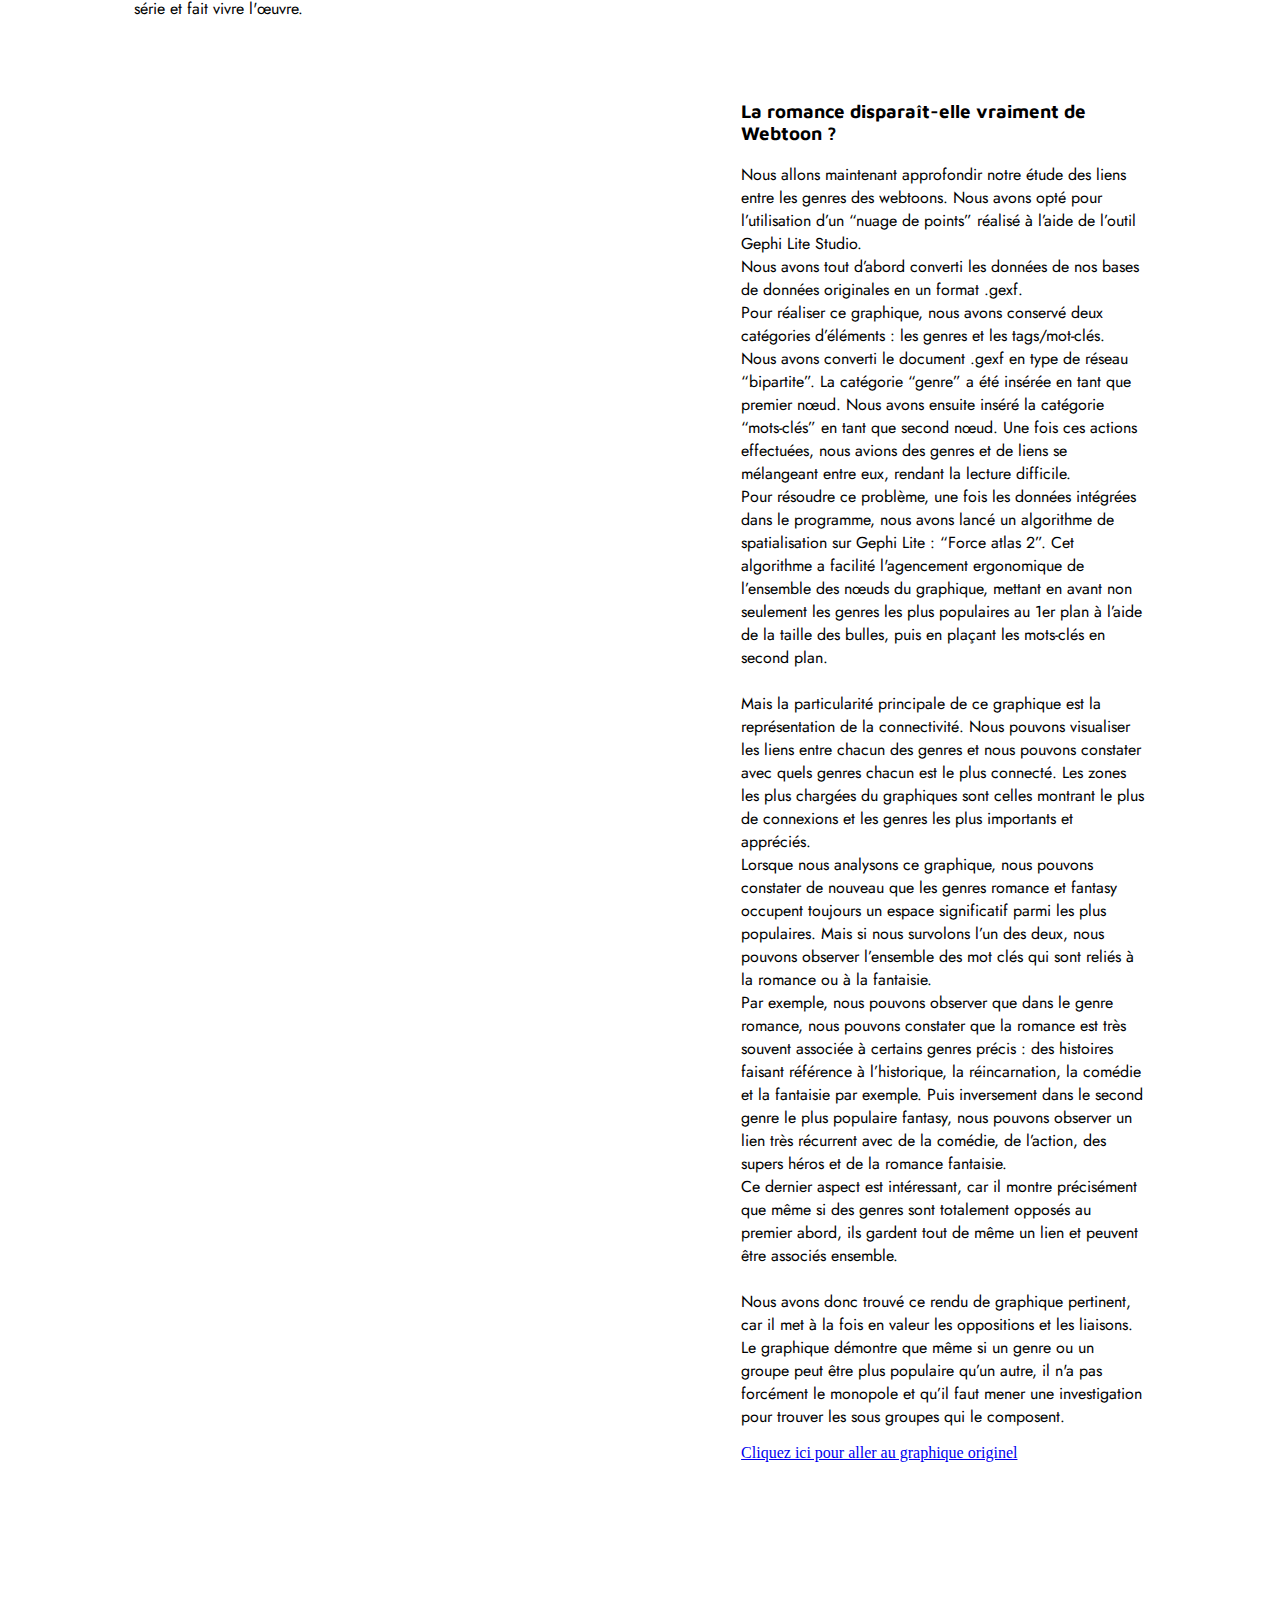
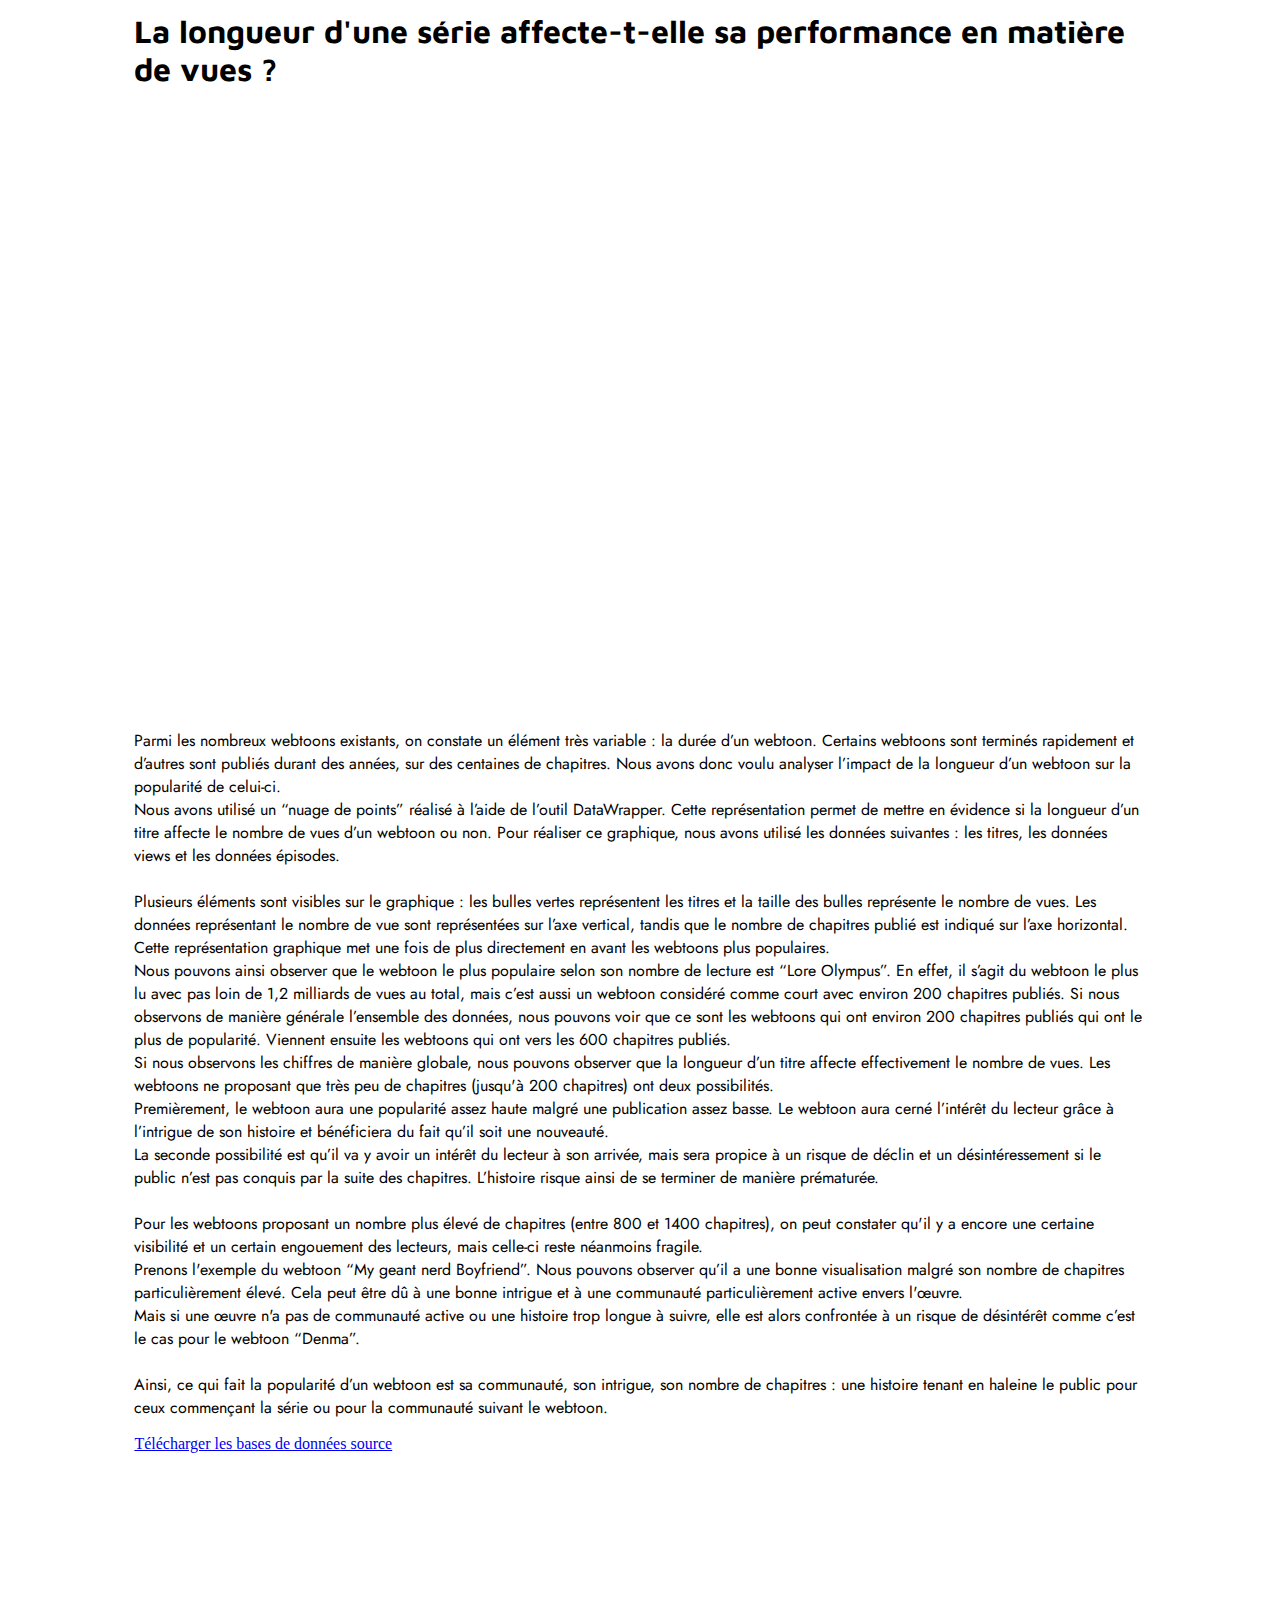
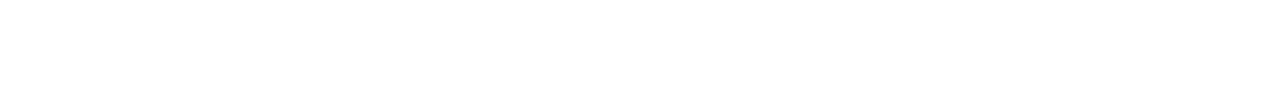
==== commit 3204bbad: "Update Page 2.html" ====
--- a/Page 2.html
+++ b/Page 2.html
@@ -165,7 +165,8 @@
                     Ainsi, ce qui fait la popularité d’un webtoon est sa communauté, son intrigue, son nombre de chapitres : une histoire tenant en haleine le public pour ceux commençant la série ou pour la communauté suivant le webtoon.
 
                 </p>
-            </div>    
+            </div>
+            <a href="BDD">Télécharger les bases de données source</a>
             
         </div>
     </body>
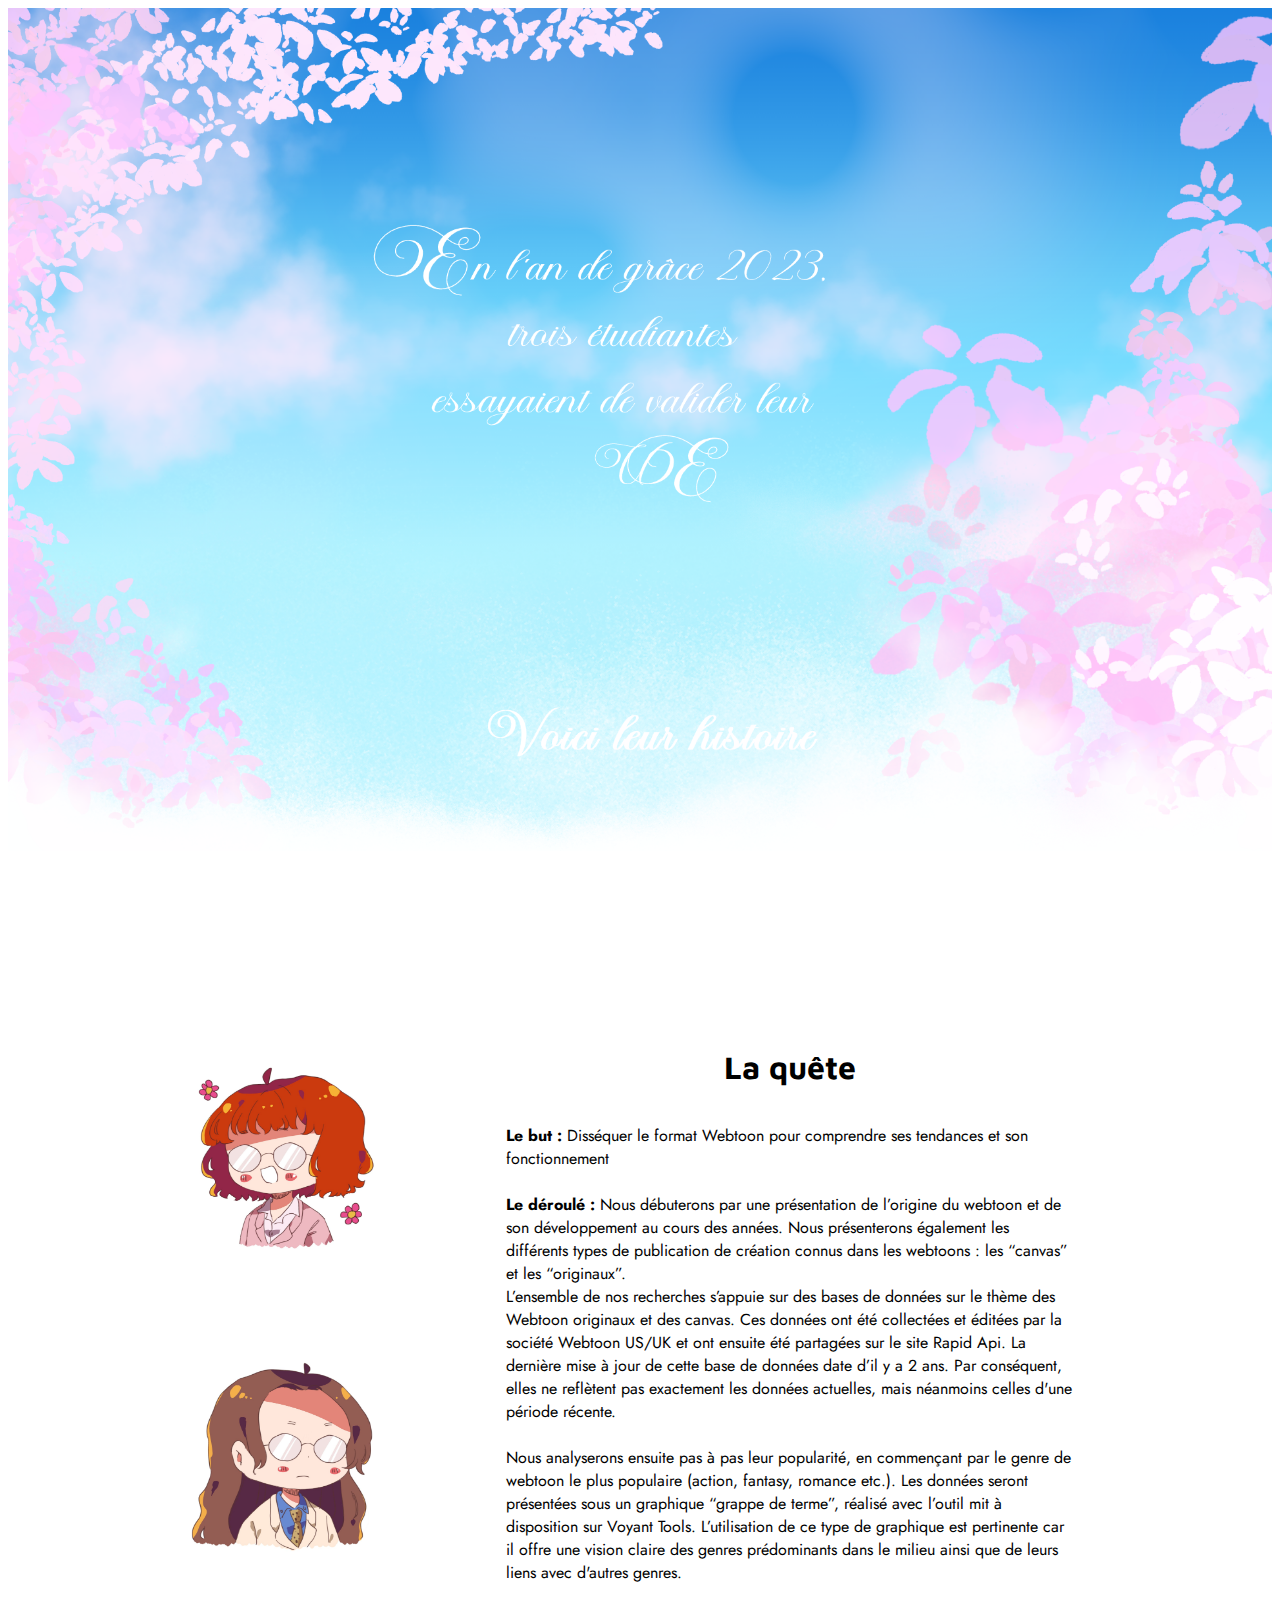
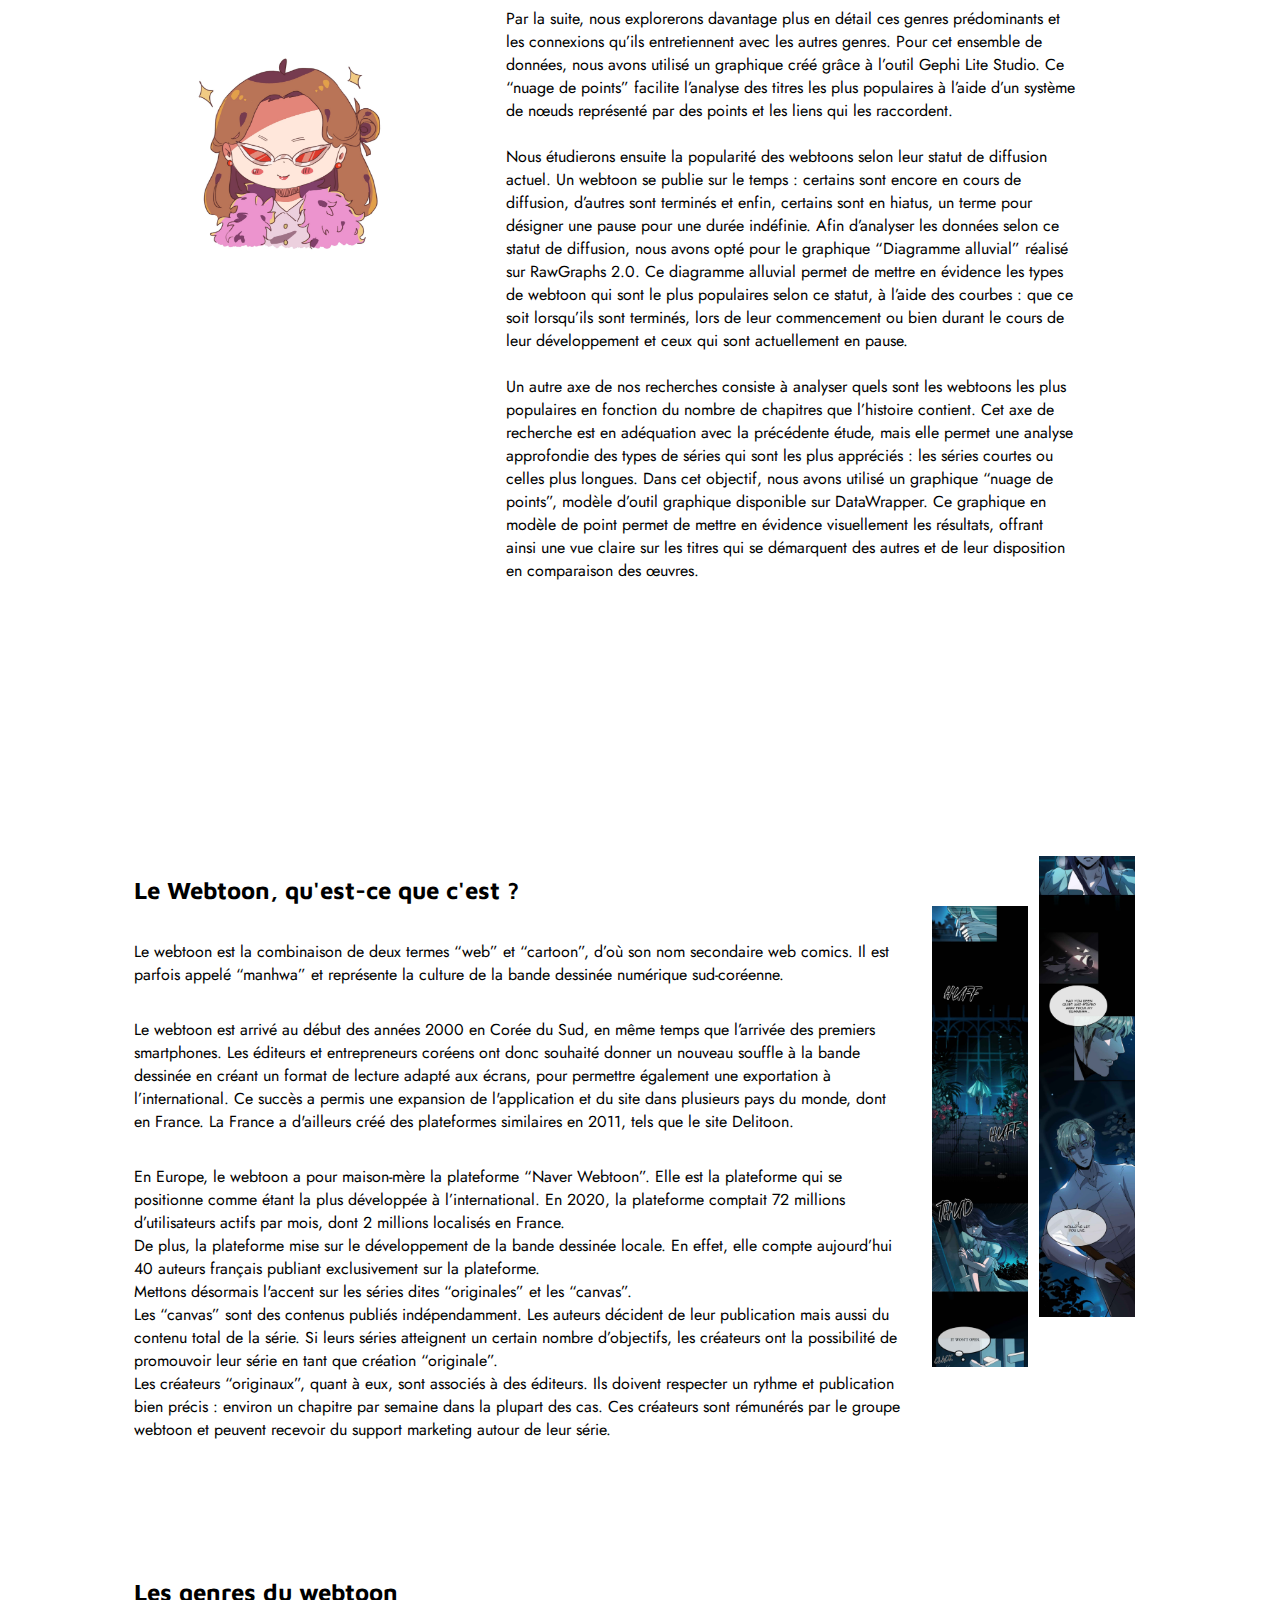
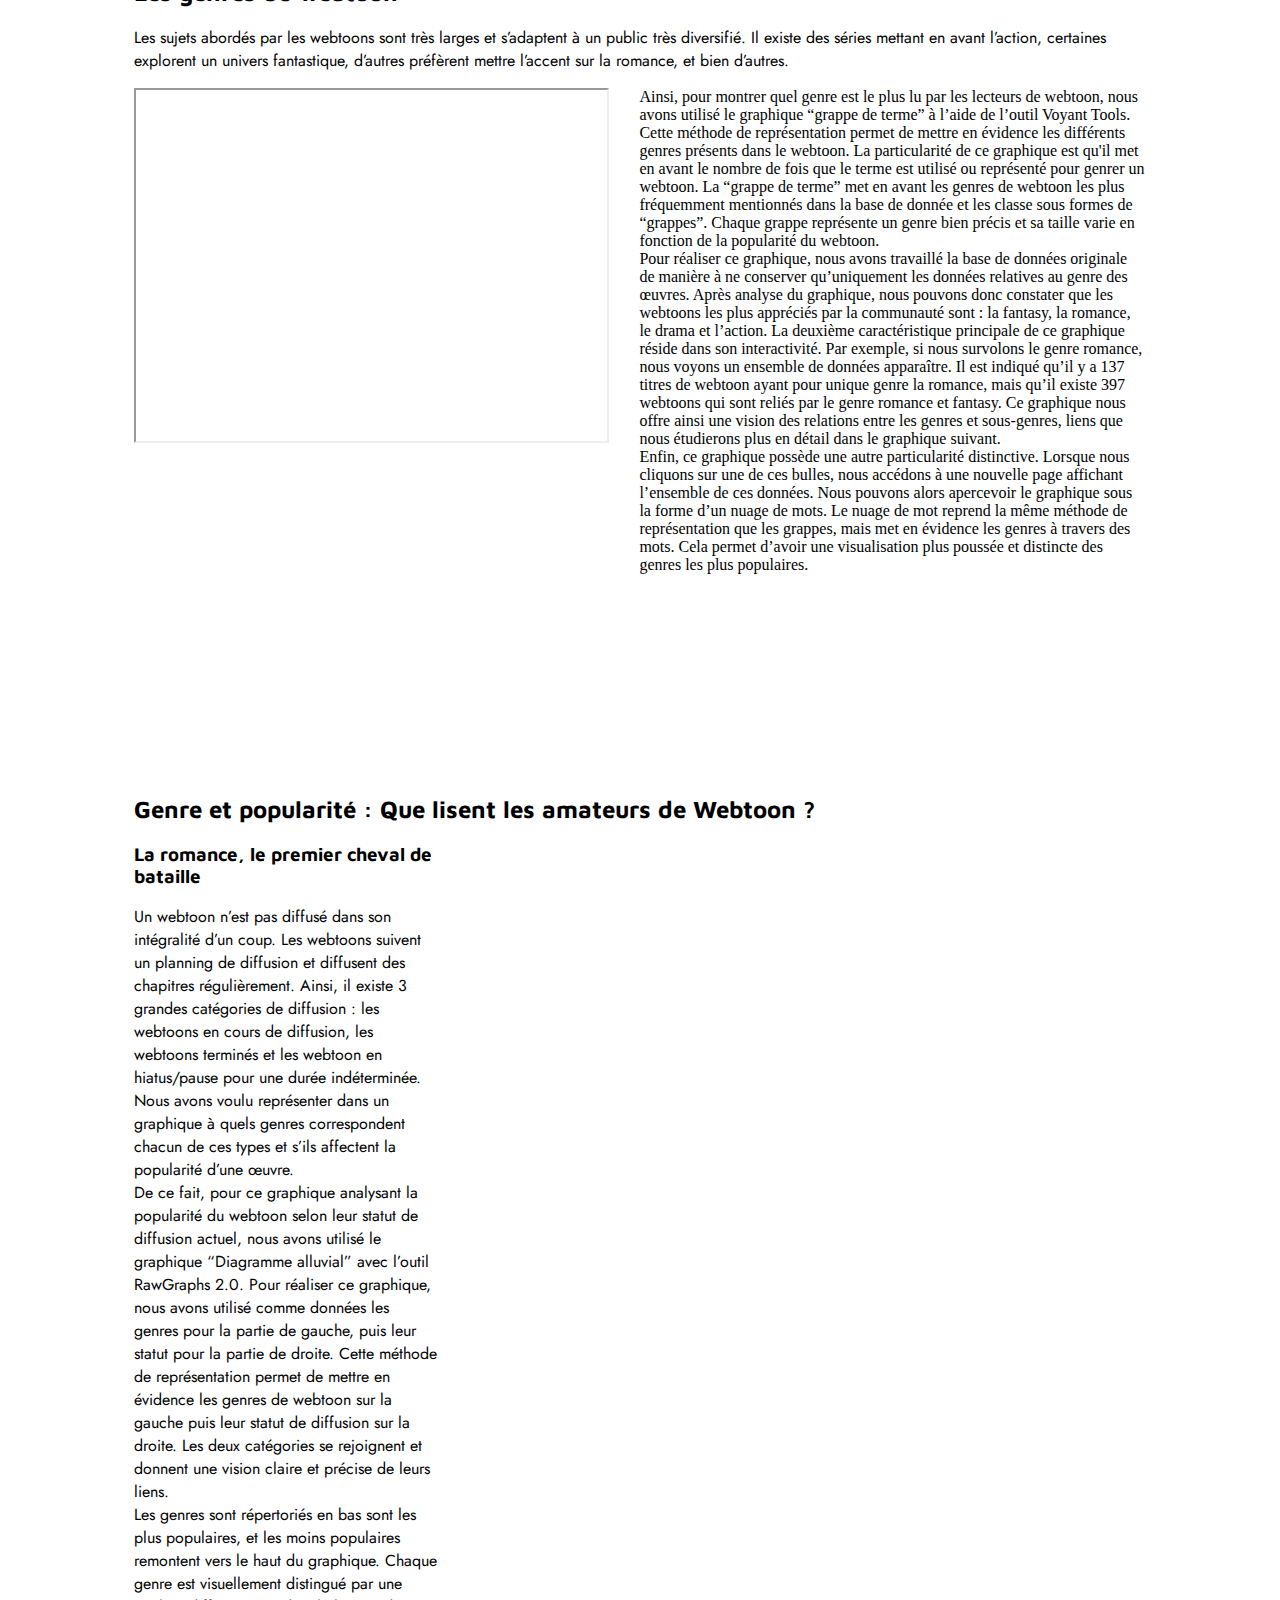
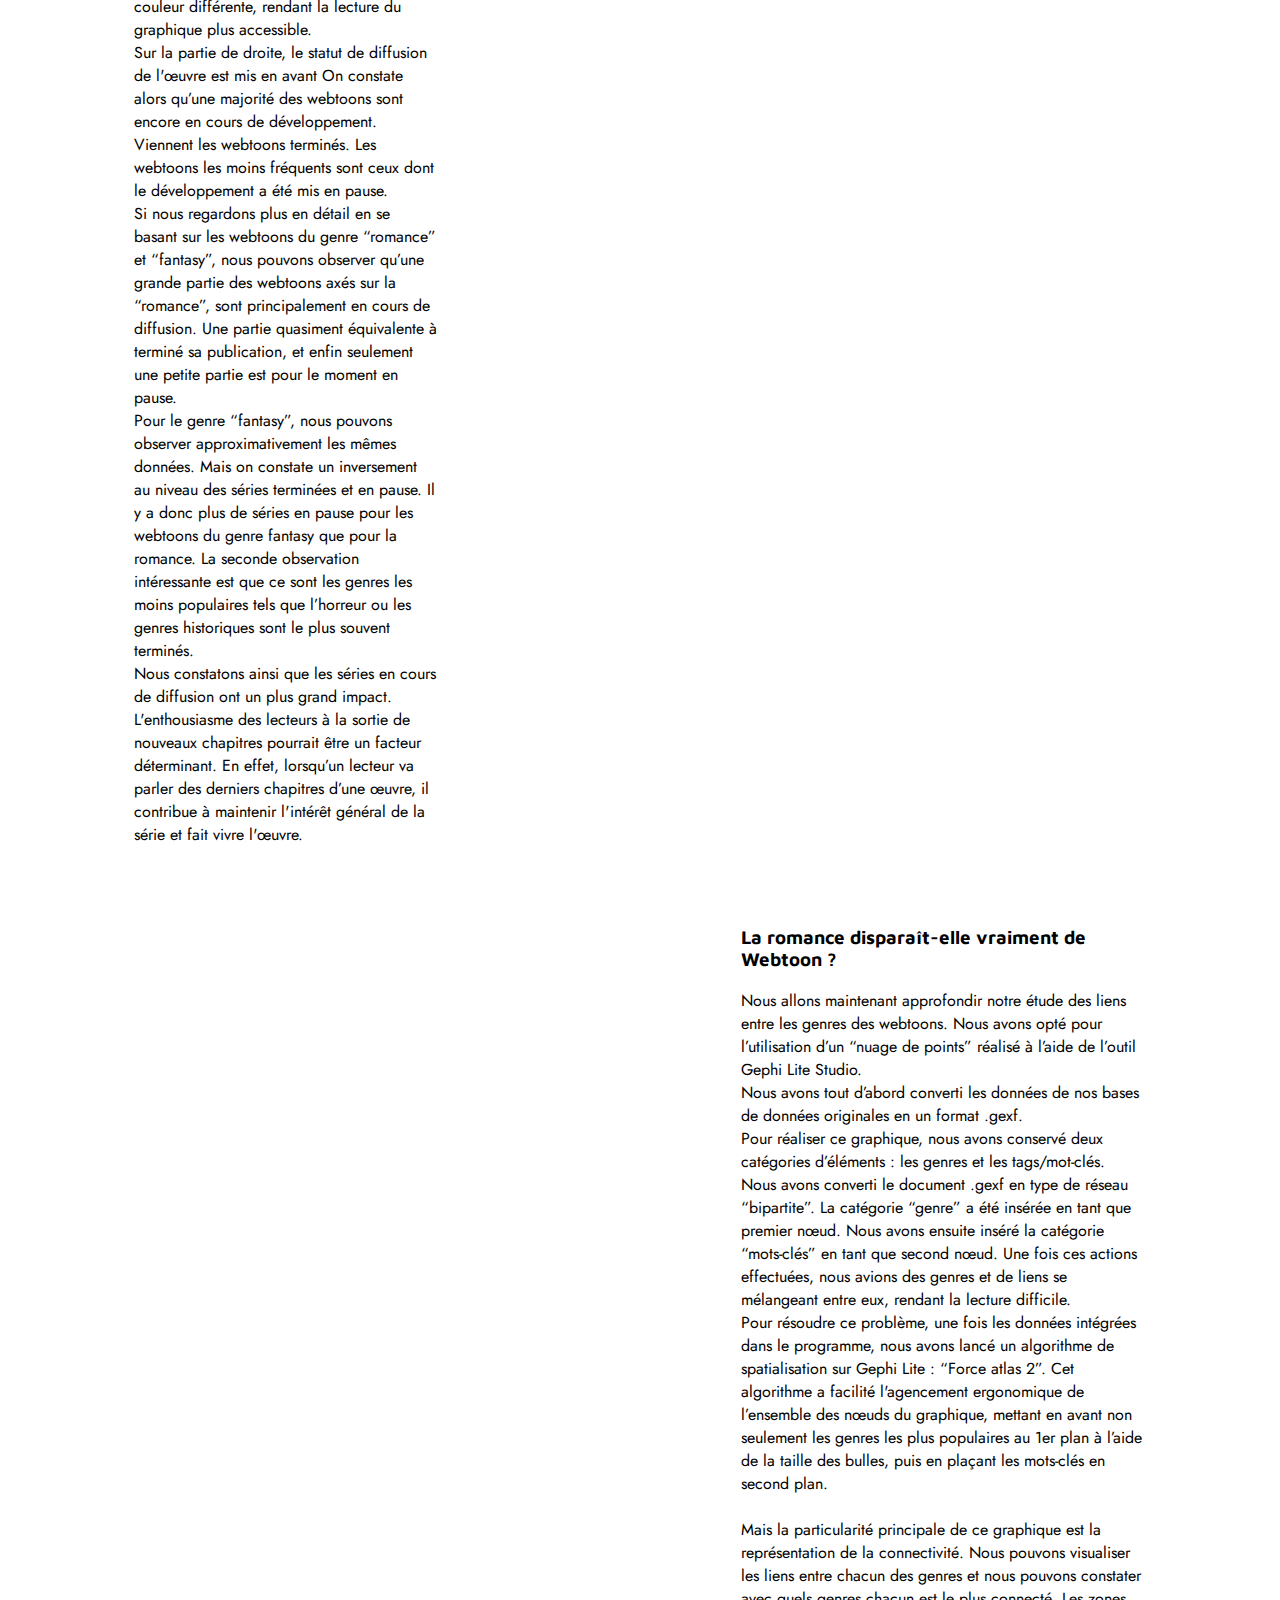
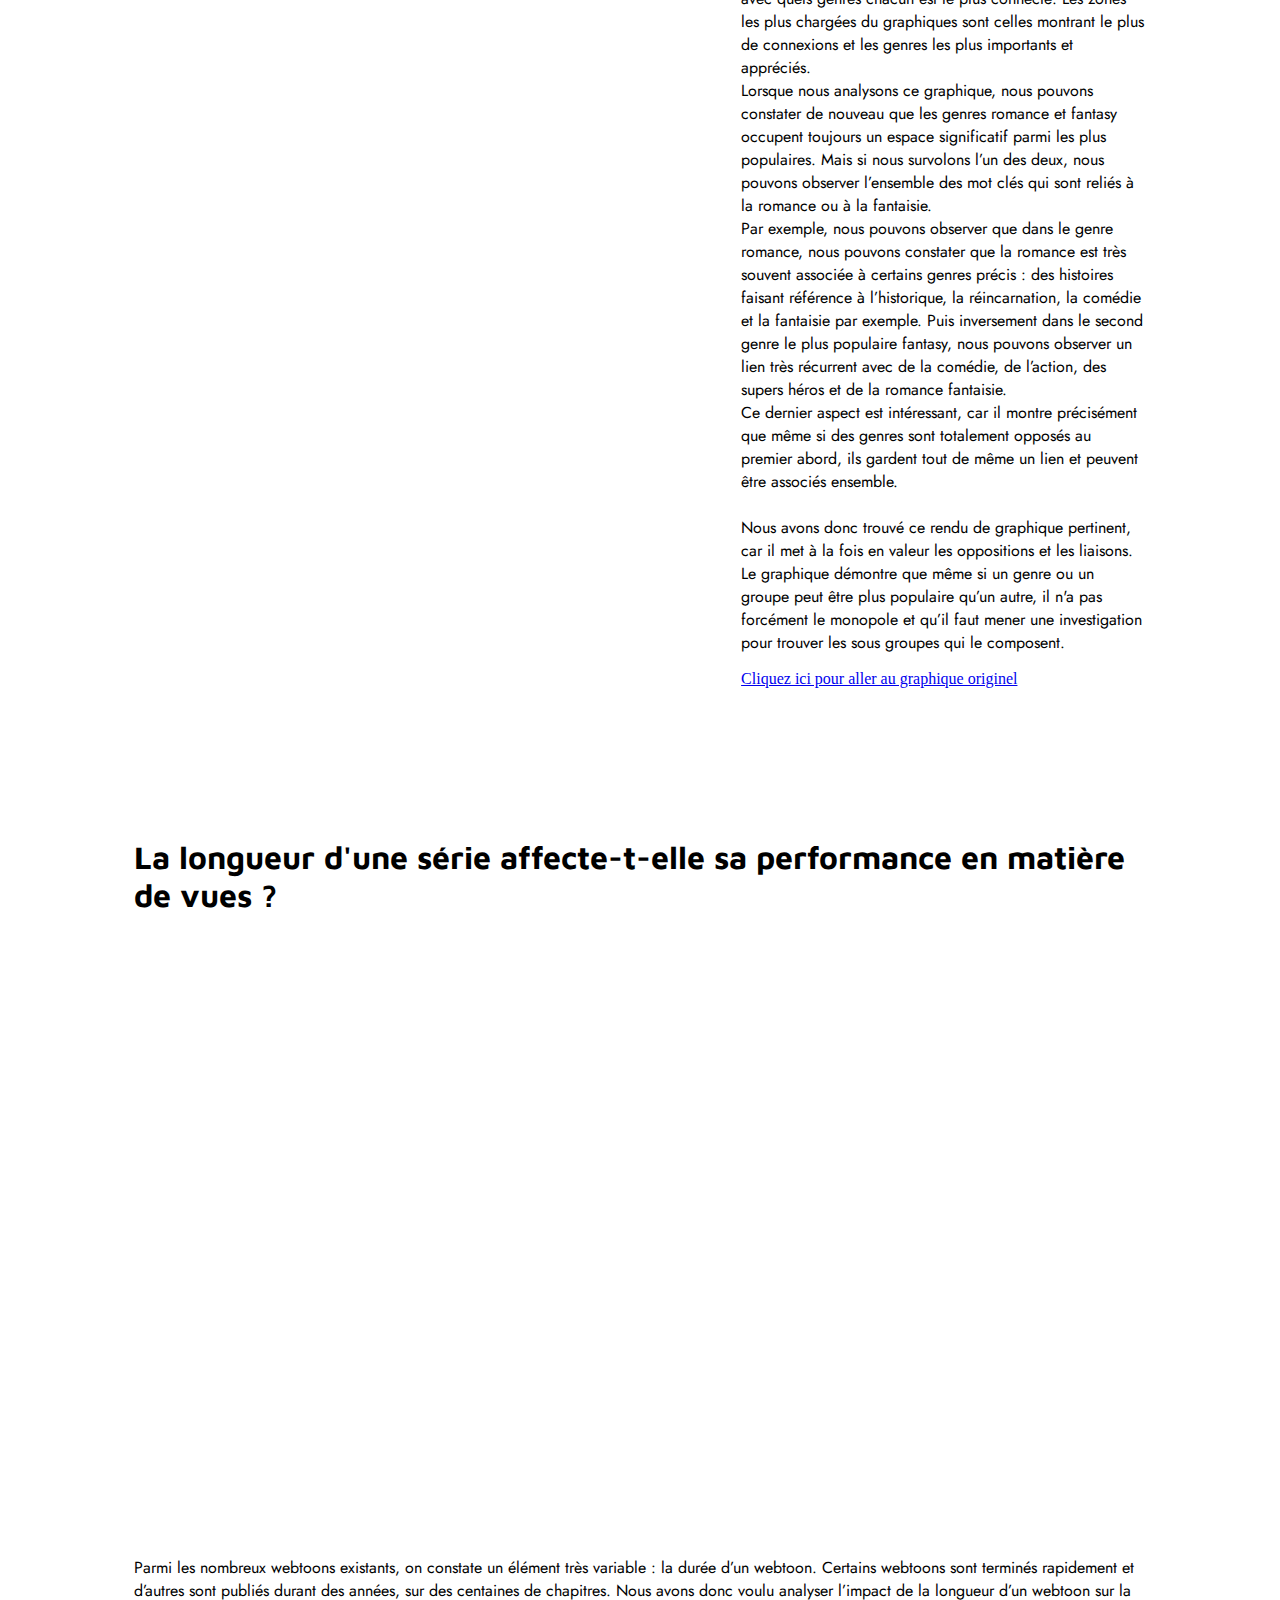
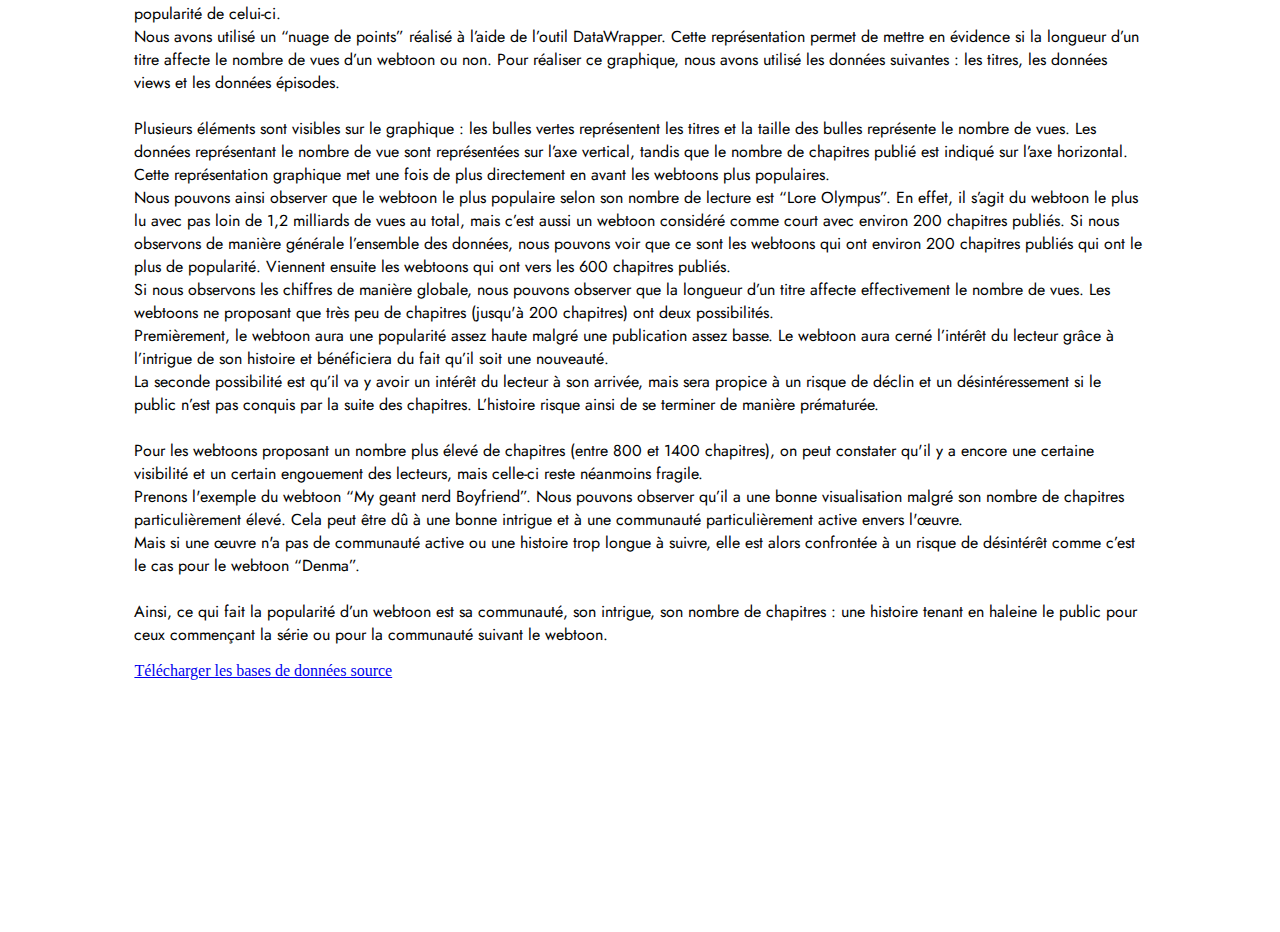
==== commit 24a61e50: "Update Page 2.html" ====
--- a/Page 2.html
+++ b/Page 2.html
@@ -13,14 +13,14 @@
     </head>
     <body>
         <div>
-            <img class="EnTete" src="Introduction.png"/>
+            <img class="EnTete" src="./images/Introduction.png"/>
         </div>
         <div class="corpsSite">
             <div class="grid-container">
                 <div class="wrapper">
-                    <img class="avatars" src="manon.jpeg"/>
-                    <img class="avatars" src="lou.jpeg"/>
-                    <img class="avatars" src="myriam.jpeg">
+                    <img class="avatars" src="./images/manon.jpeg"/>
+                    <img class="avatars" src="./images/lou.jpeg"/>
+                    <img class="avatars" src="./images/myriam.jpeg">
                 </div>
                 <div class="wrapper1">
                     <h1 class="w1">La quête</h1>
@@ -66,8 +66,8 @@
                     </div>
                 </div>
                 <div class="container">
-                    <img src="Webtoon ex1.png" class="box1"/>
-                    <img src="Webtoon ex2.png" class="box2"/>    
+                    <img src="./images/Webtoon ex1.png" class="box1"/>
+                    <img src="./images/Webtoon ex2.png" class="box2"/>    
                 </div>
             </div>       
                 
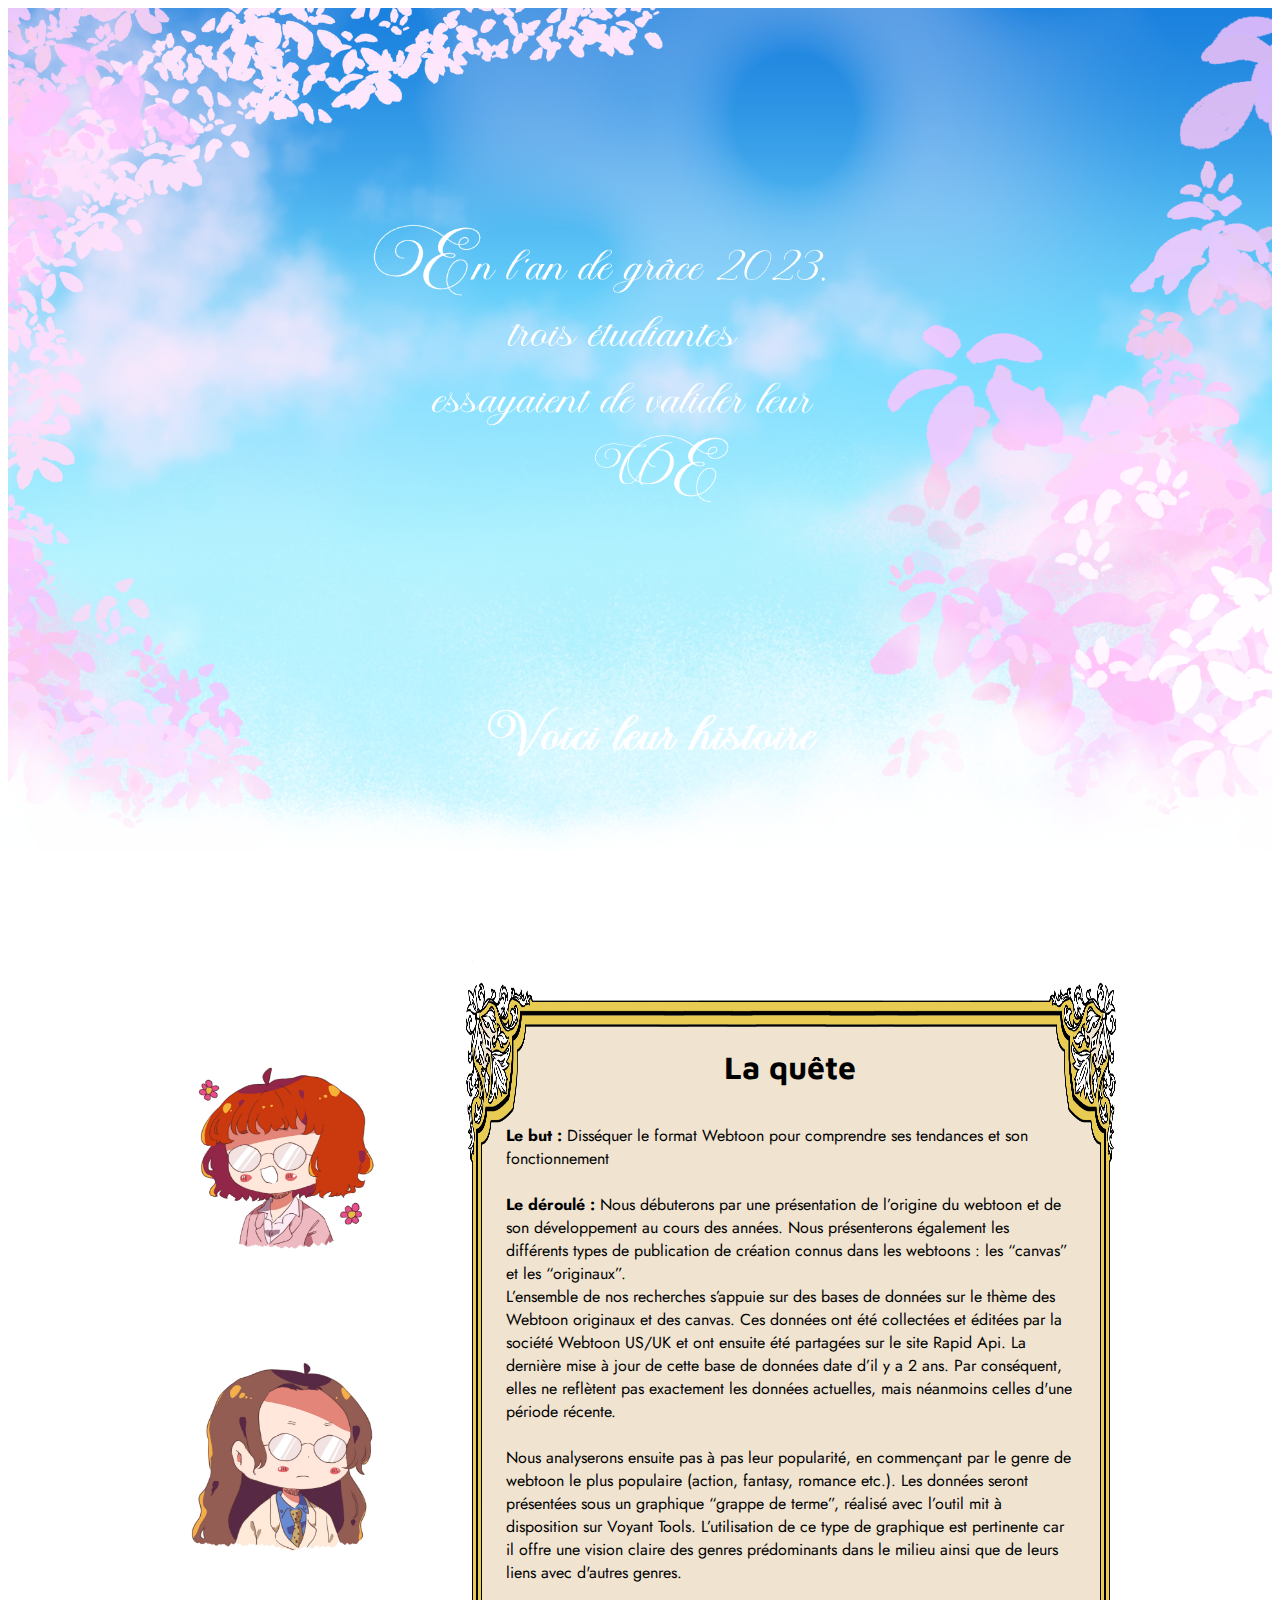
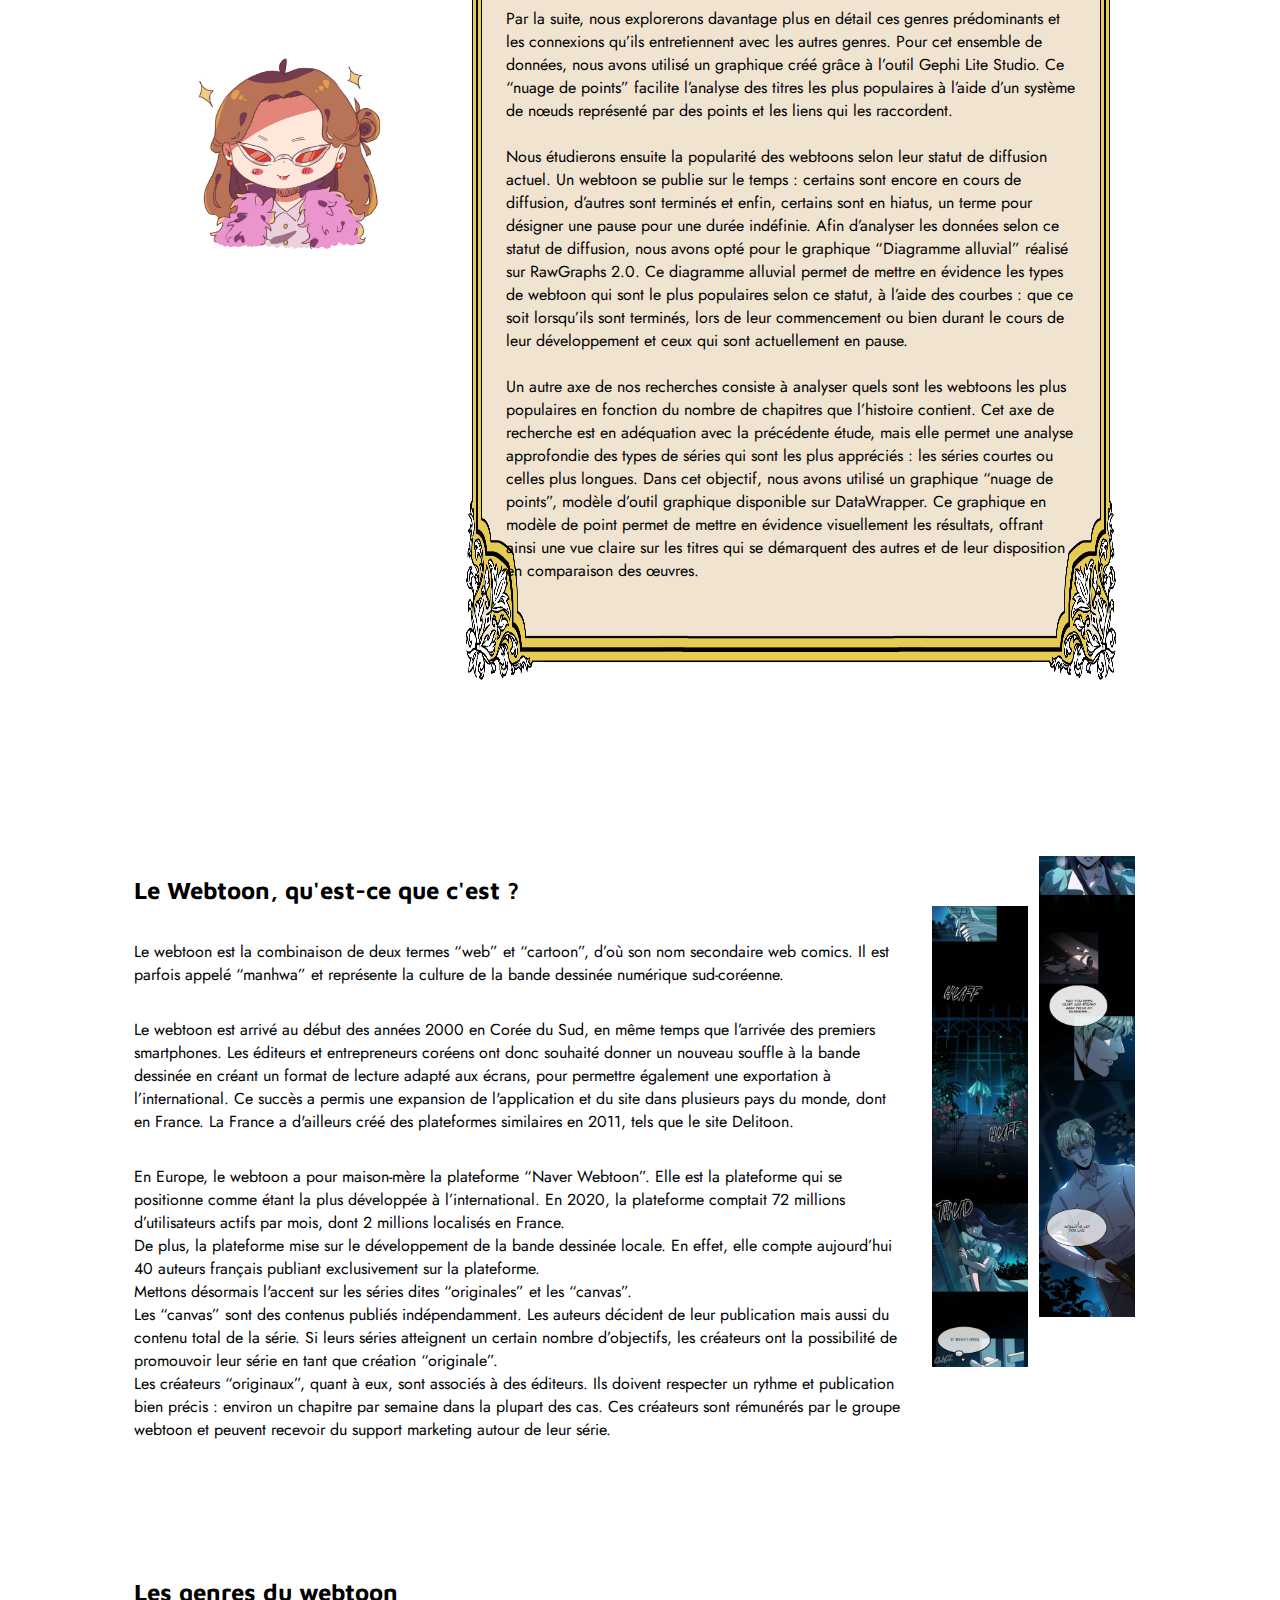
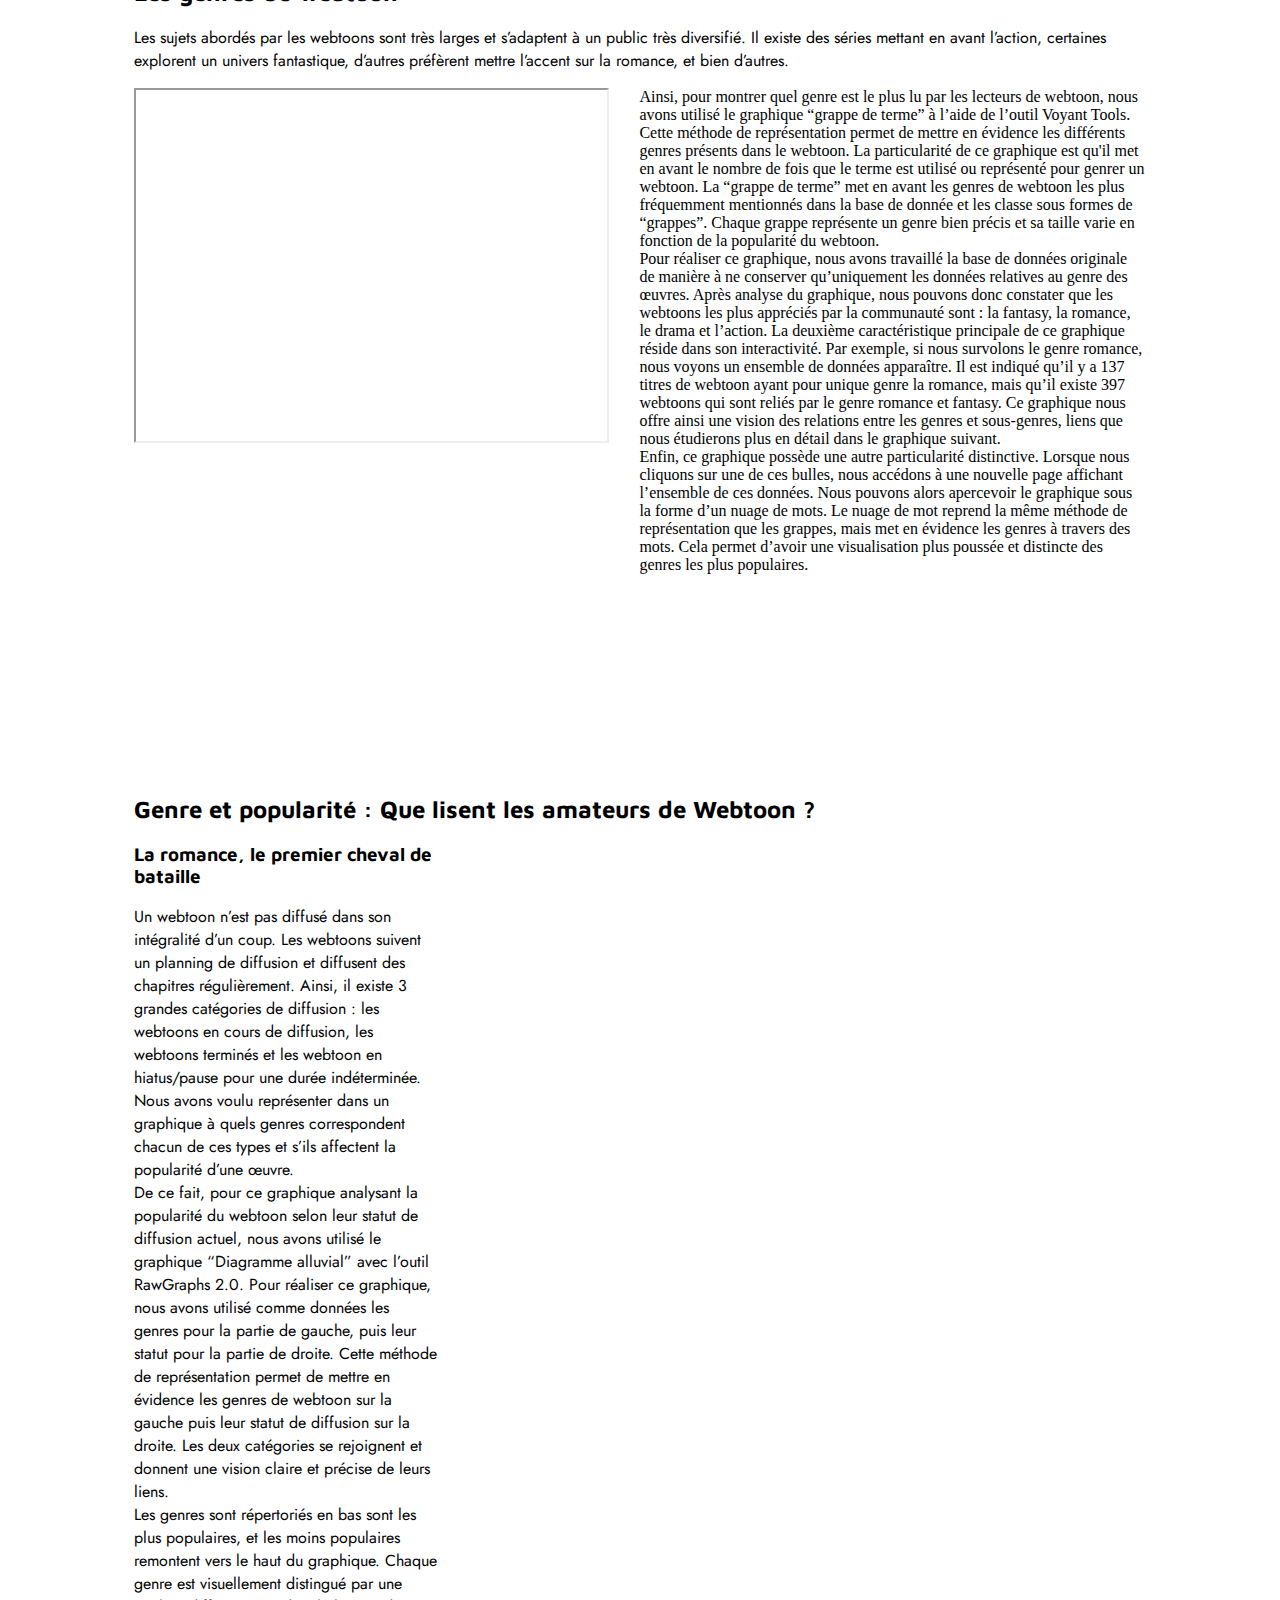
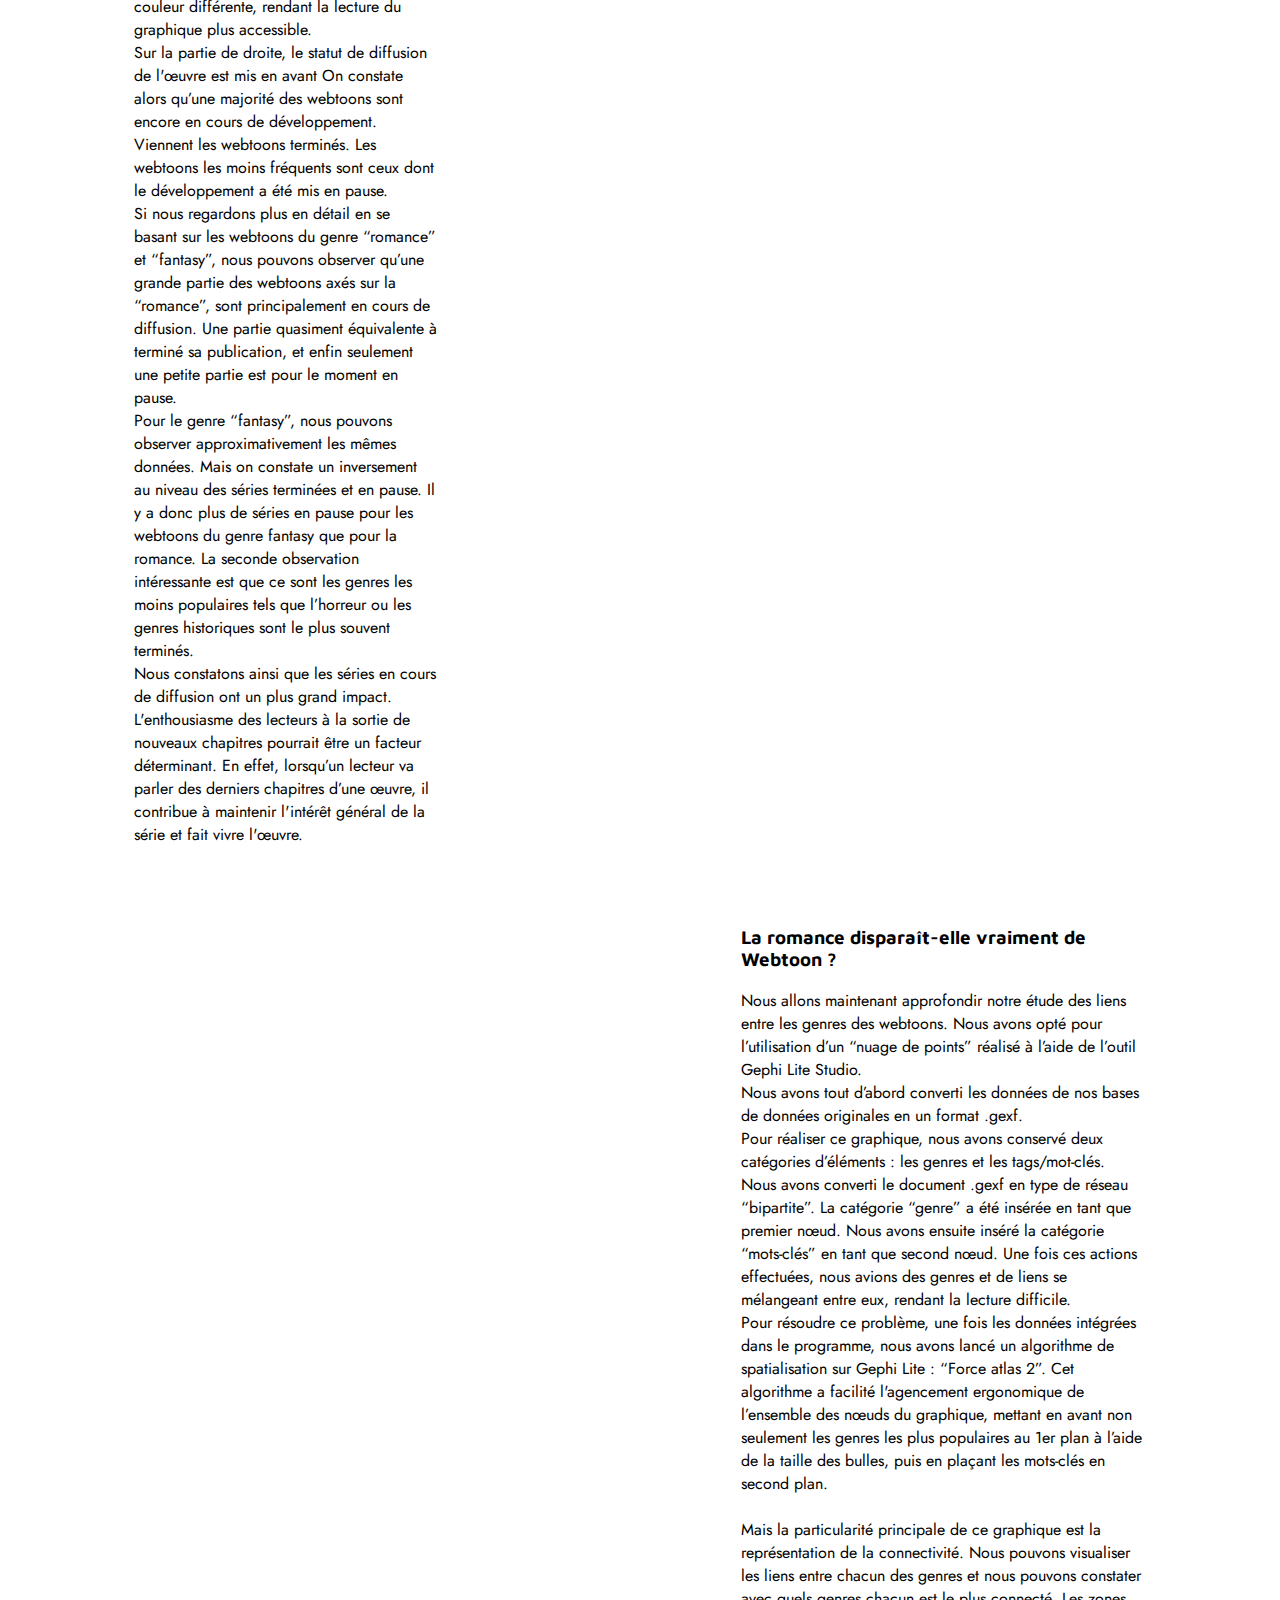
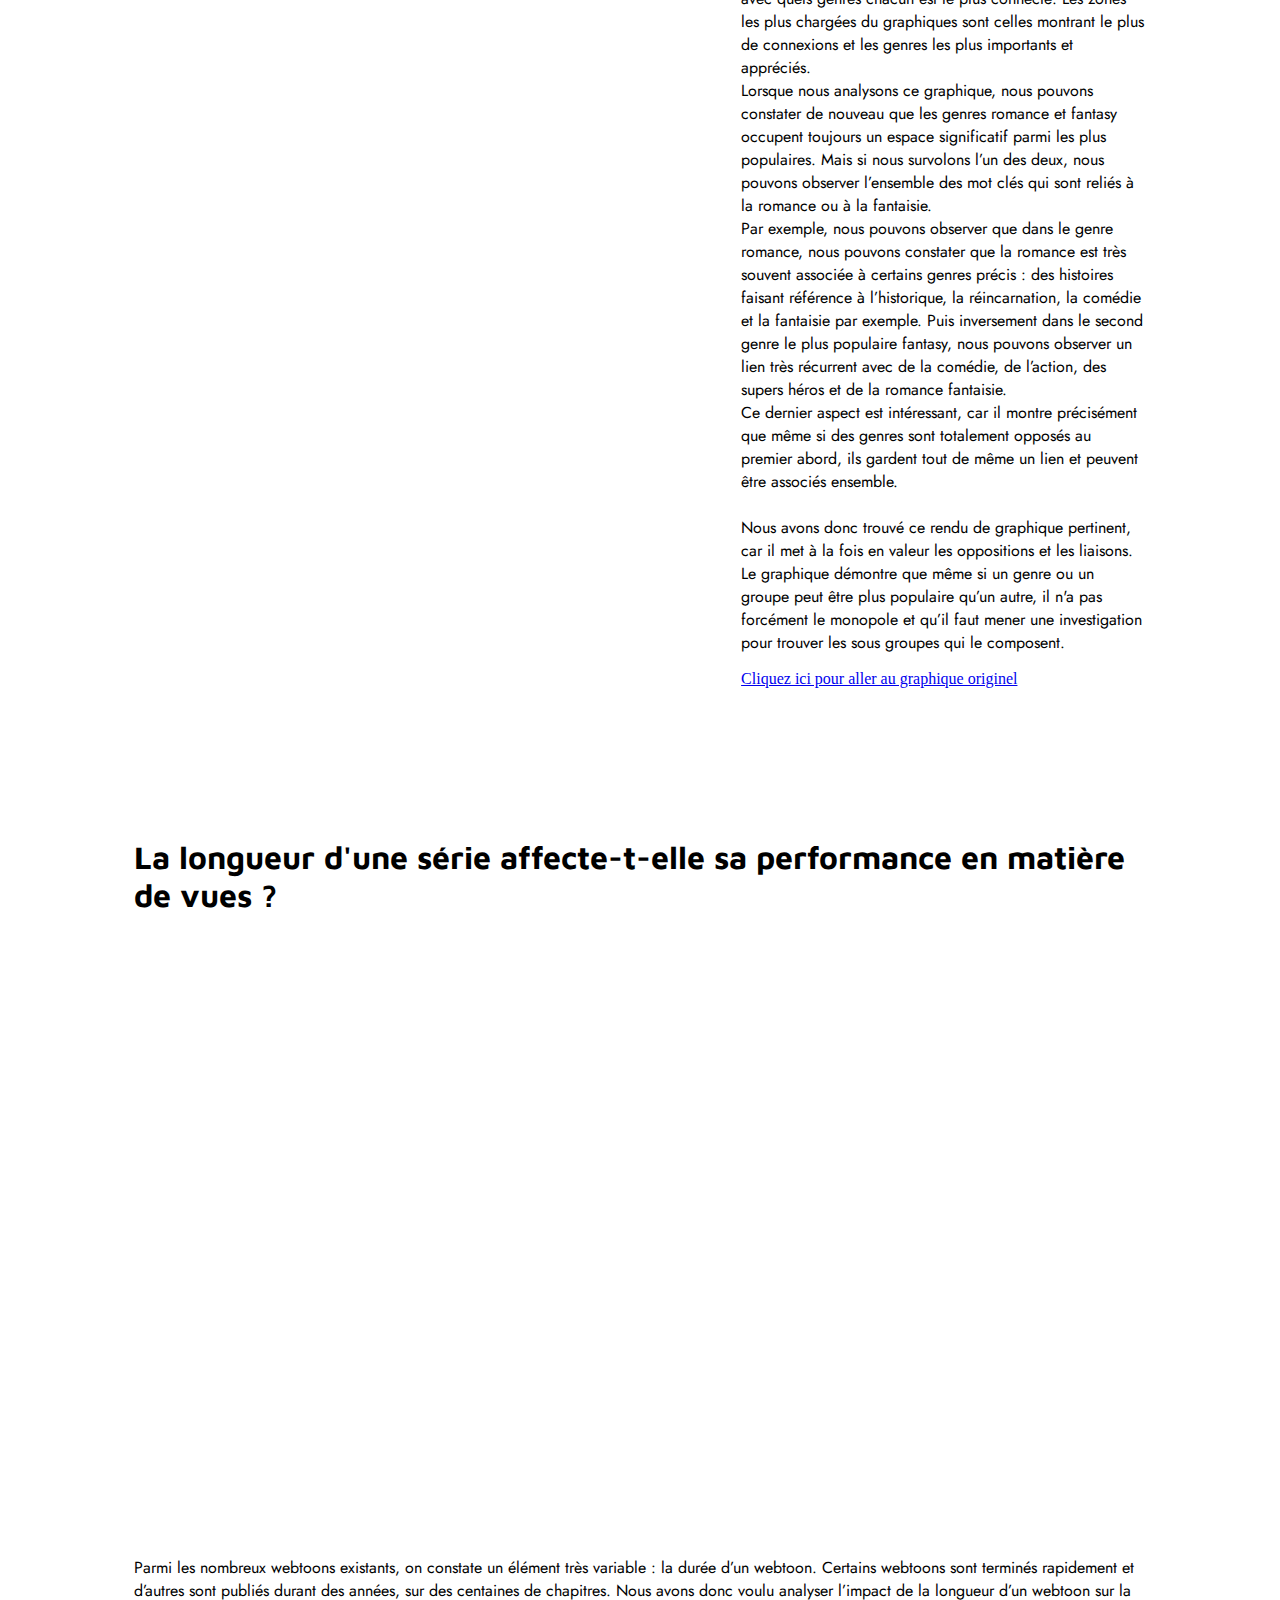
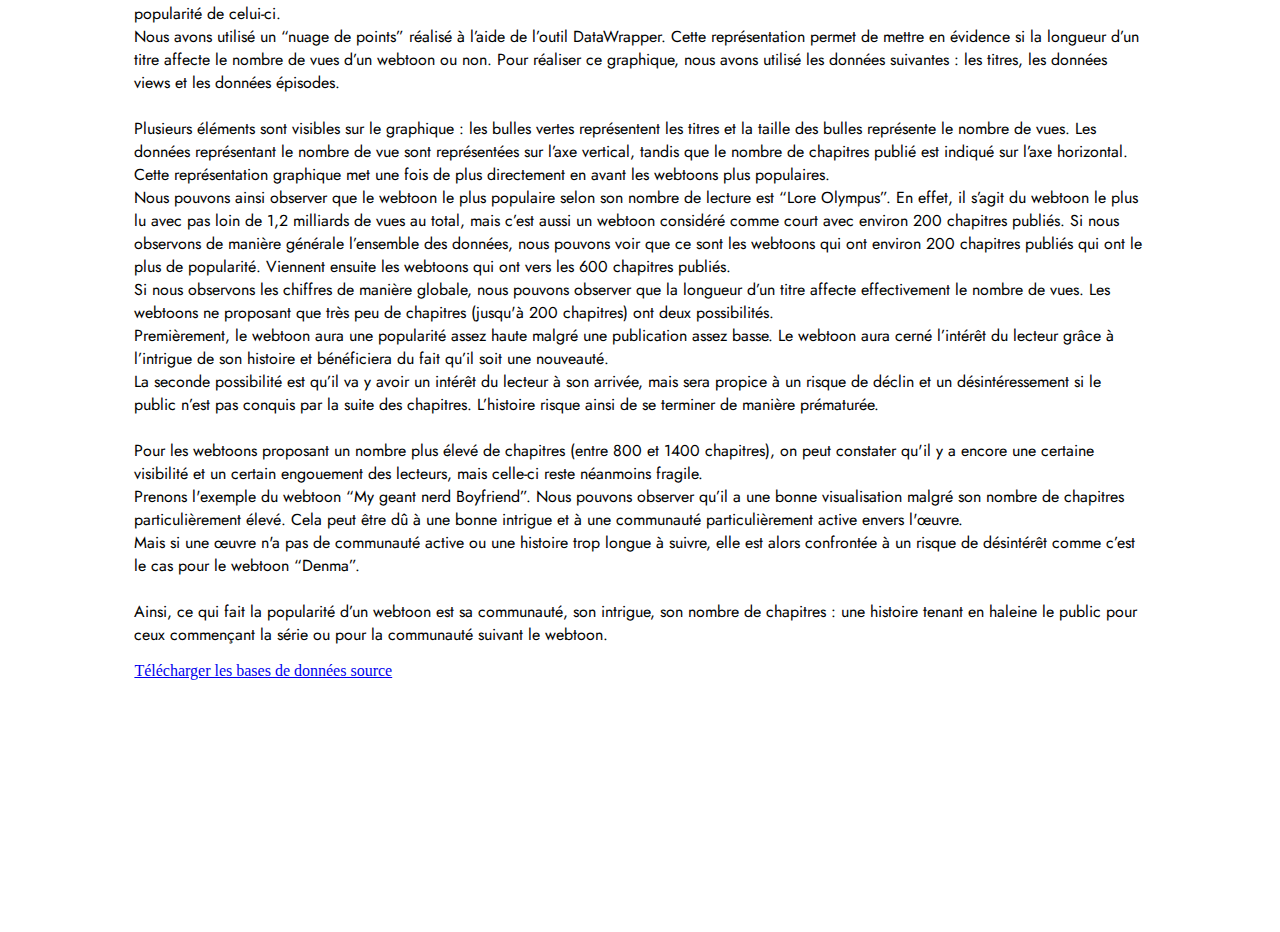
==== commit 2900eb7b: "téléchatgement BDD" ====
--- a/Page 2.html
+++ b/Page 2.html
@@ -166,7 +166,7 @@
 
                 </p>
             </div>
-            <a href="BDD">Télécharger les bases de données source</a>
+            <a href="./BDD">Télécharger les bases de données source</a>
             
         </div>
     </body>
--- a/CSS.css
+++ b/CSS.css
@@ -35,7 +35,7 @@
 .wrapper1 {
   display: flex;
   flex-direction: column;
-  background-image: url("cadre.png");
+  background-image: url("./images/cadre.png");
   background-repeat: no-repeat;
   background-size: 100% 100%;
 }
@@ -112,7 +112,7 @@
 }
 
 .parallax-effect {
-  background-image: url("alluvial.svg");
+  background-image: url("./images/alluvial.svg");
   min-height: 600px;
   background-attachment: fixed;
   background-position: 75% 50%;
@@ -127,7 +127,7 @@
 }
 
 .parallax-effect2 {
-  background-image: url("gephi-lite-export.jpg");
+  background-image: url("./images/gephi-lite-export.jpg");
   background-repeat: no-repeat;
   background-size: 50%;
   background-attachment: fixed;
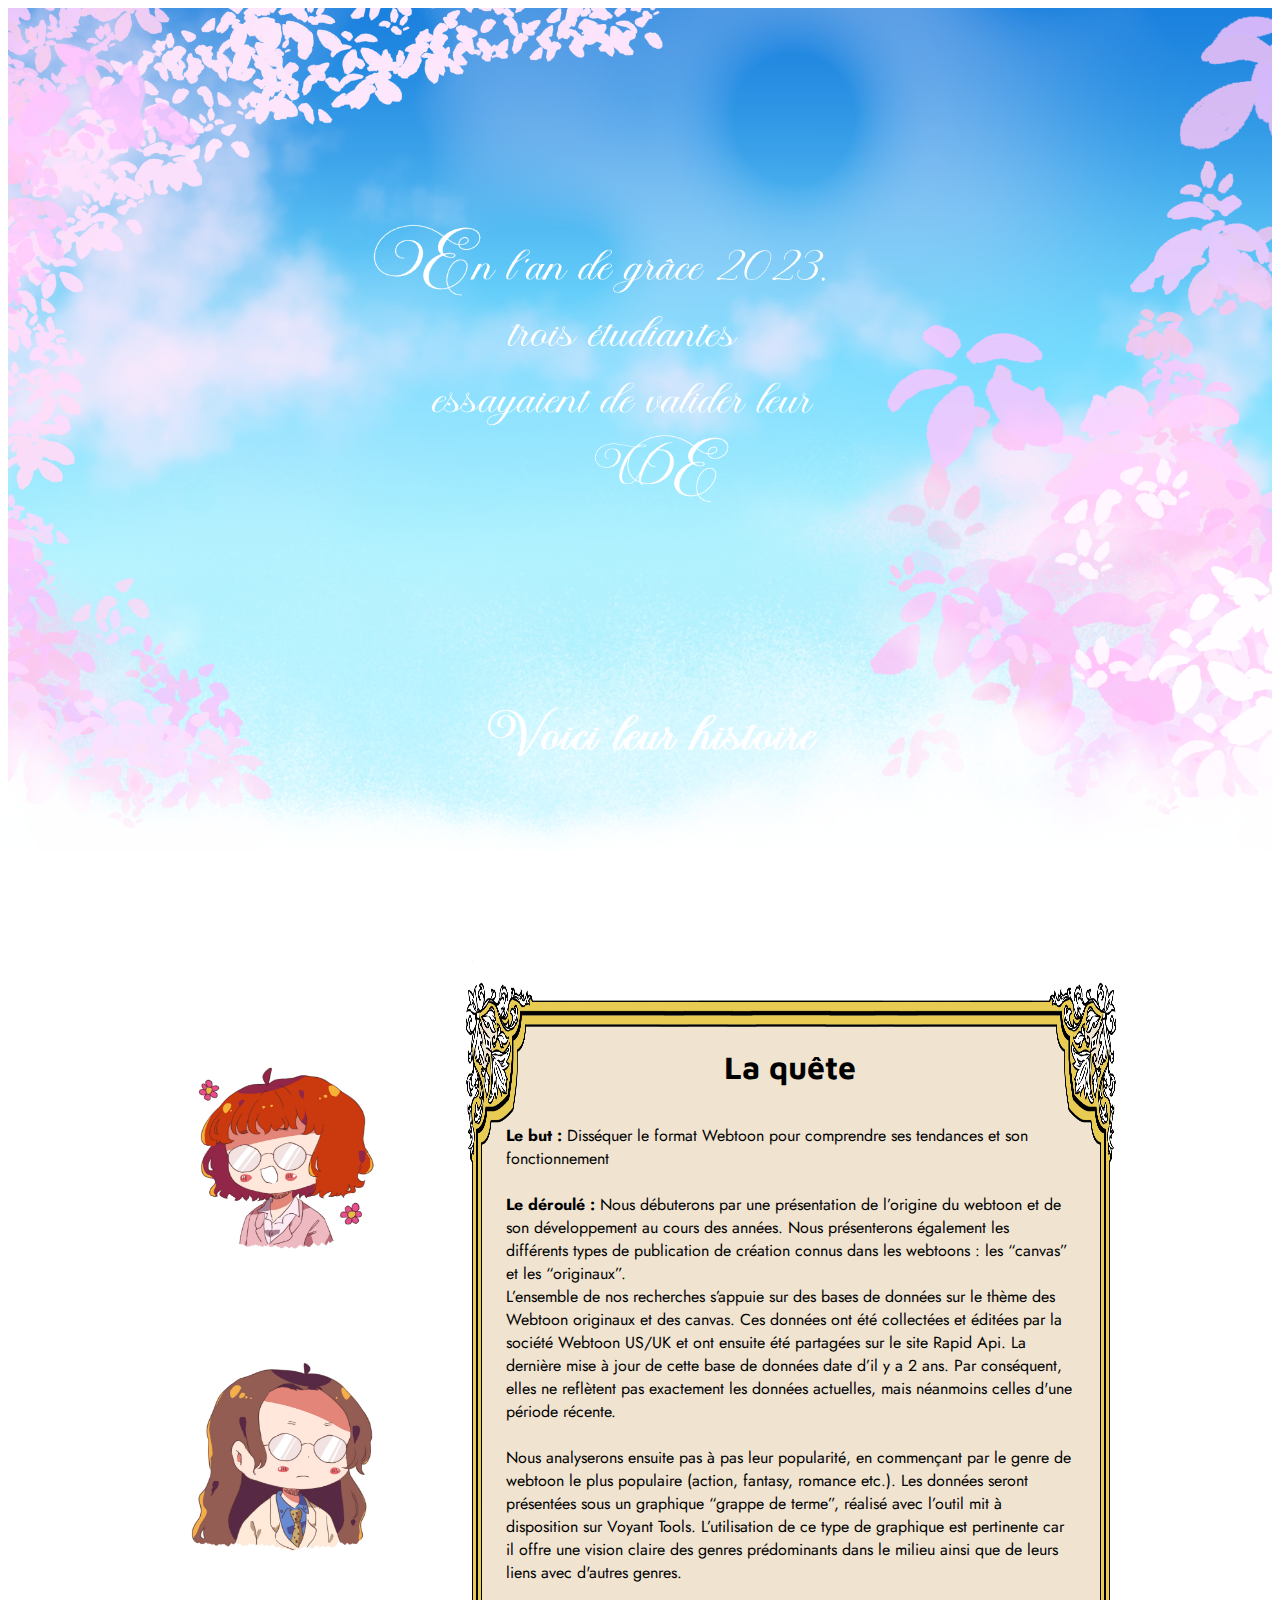
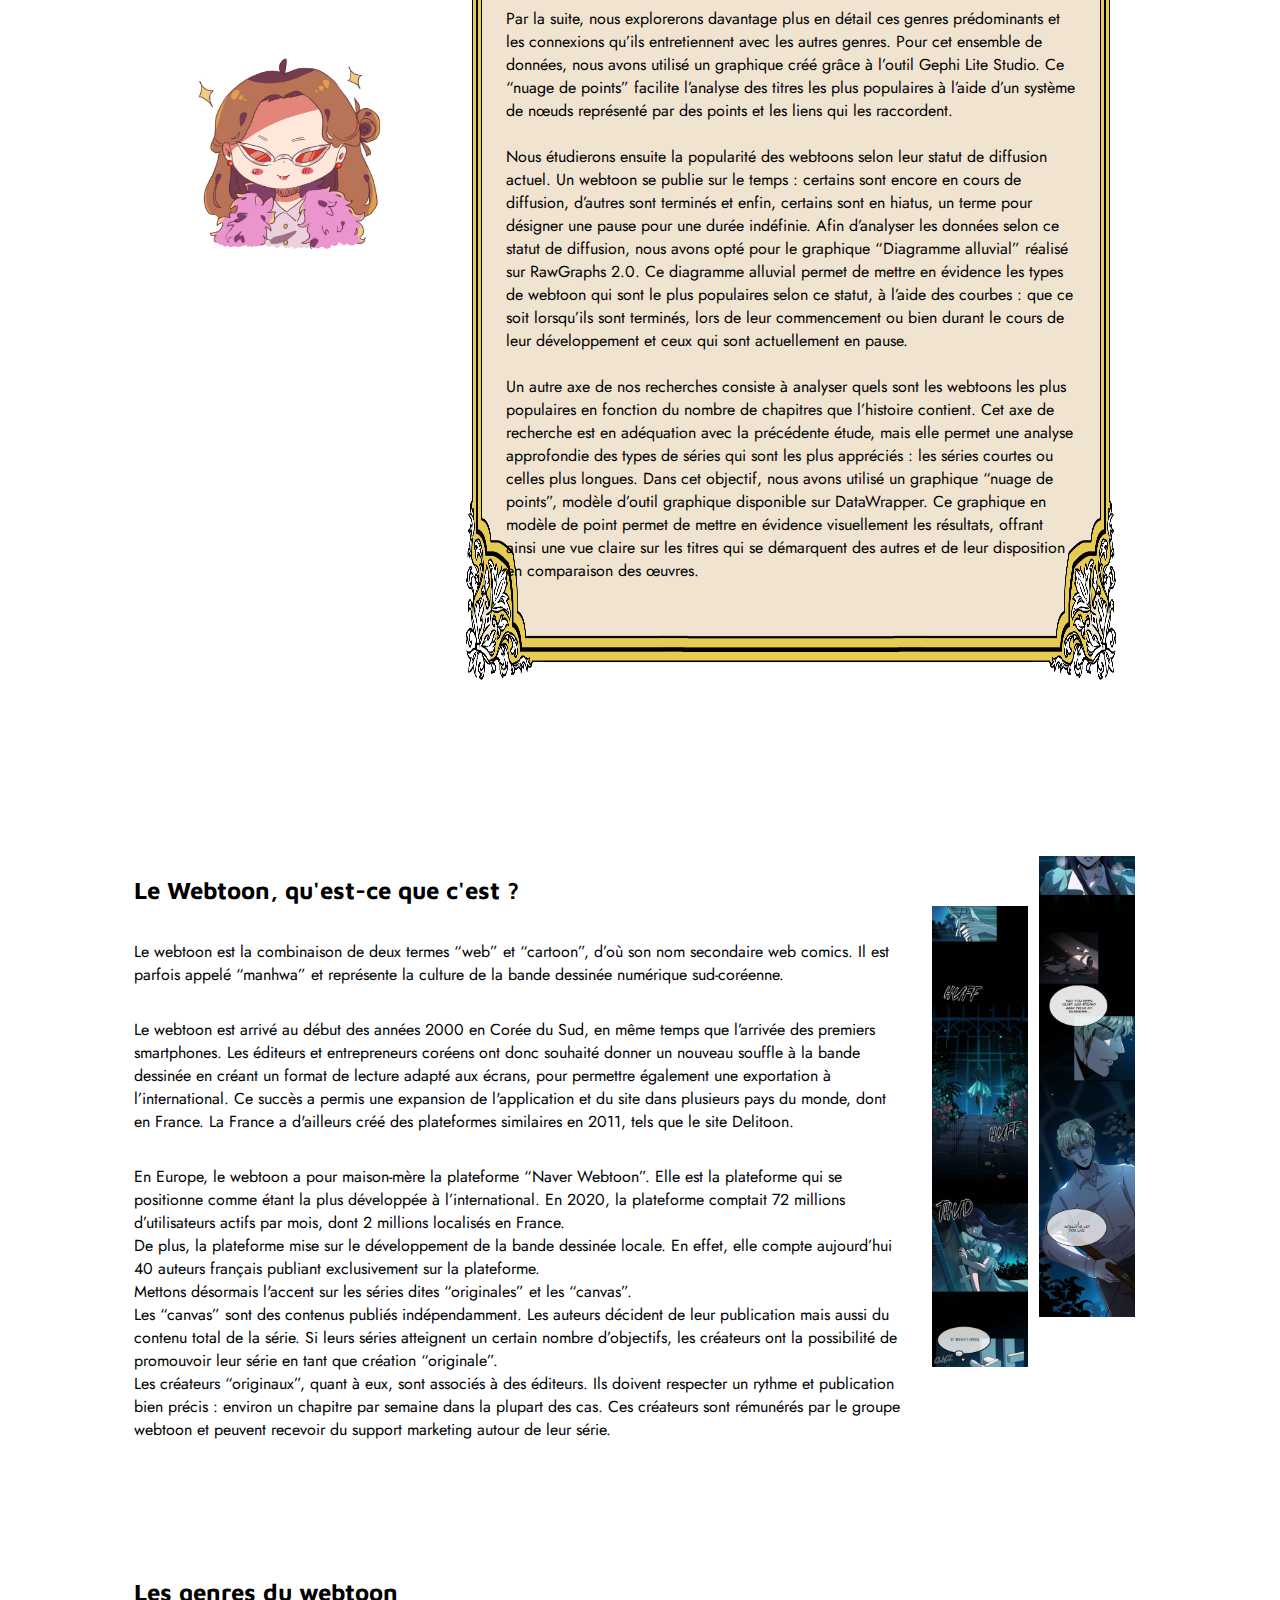
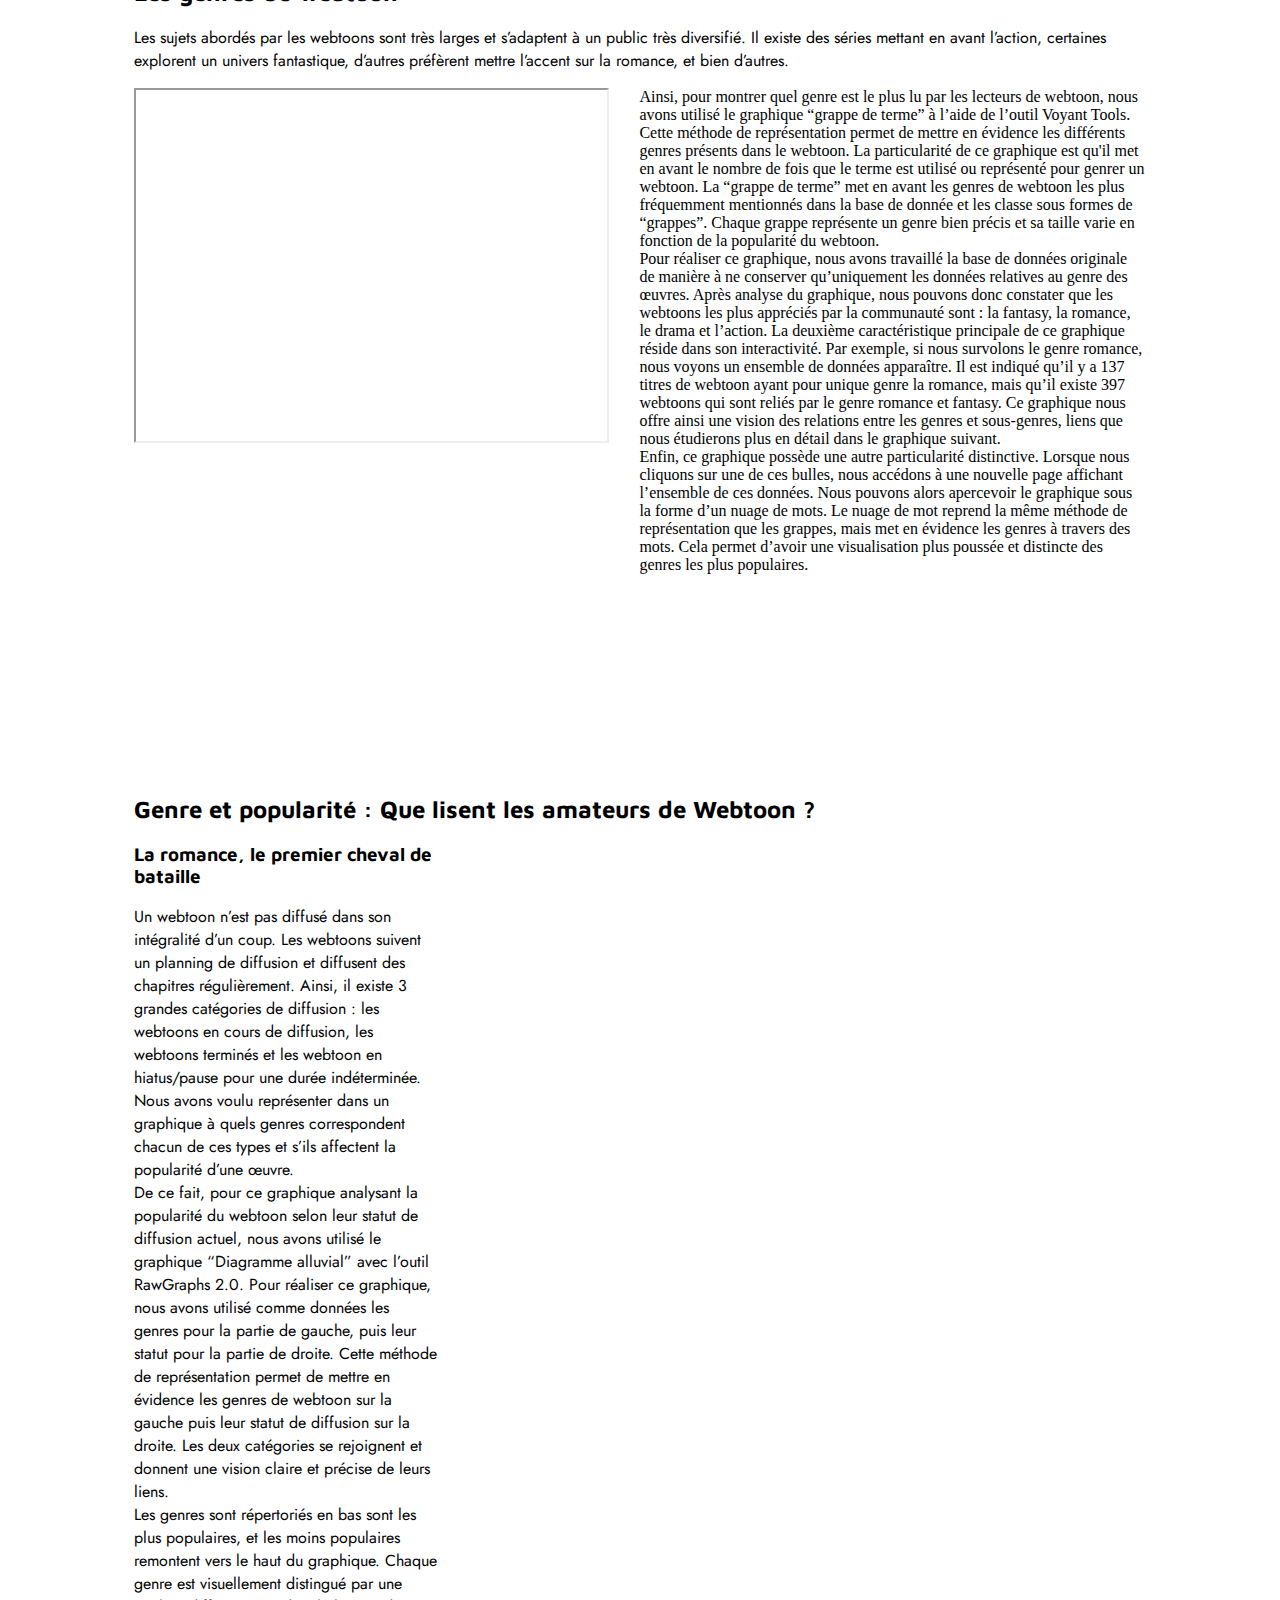
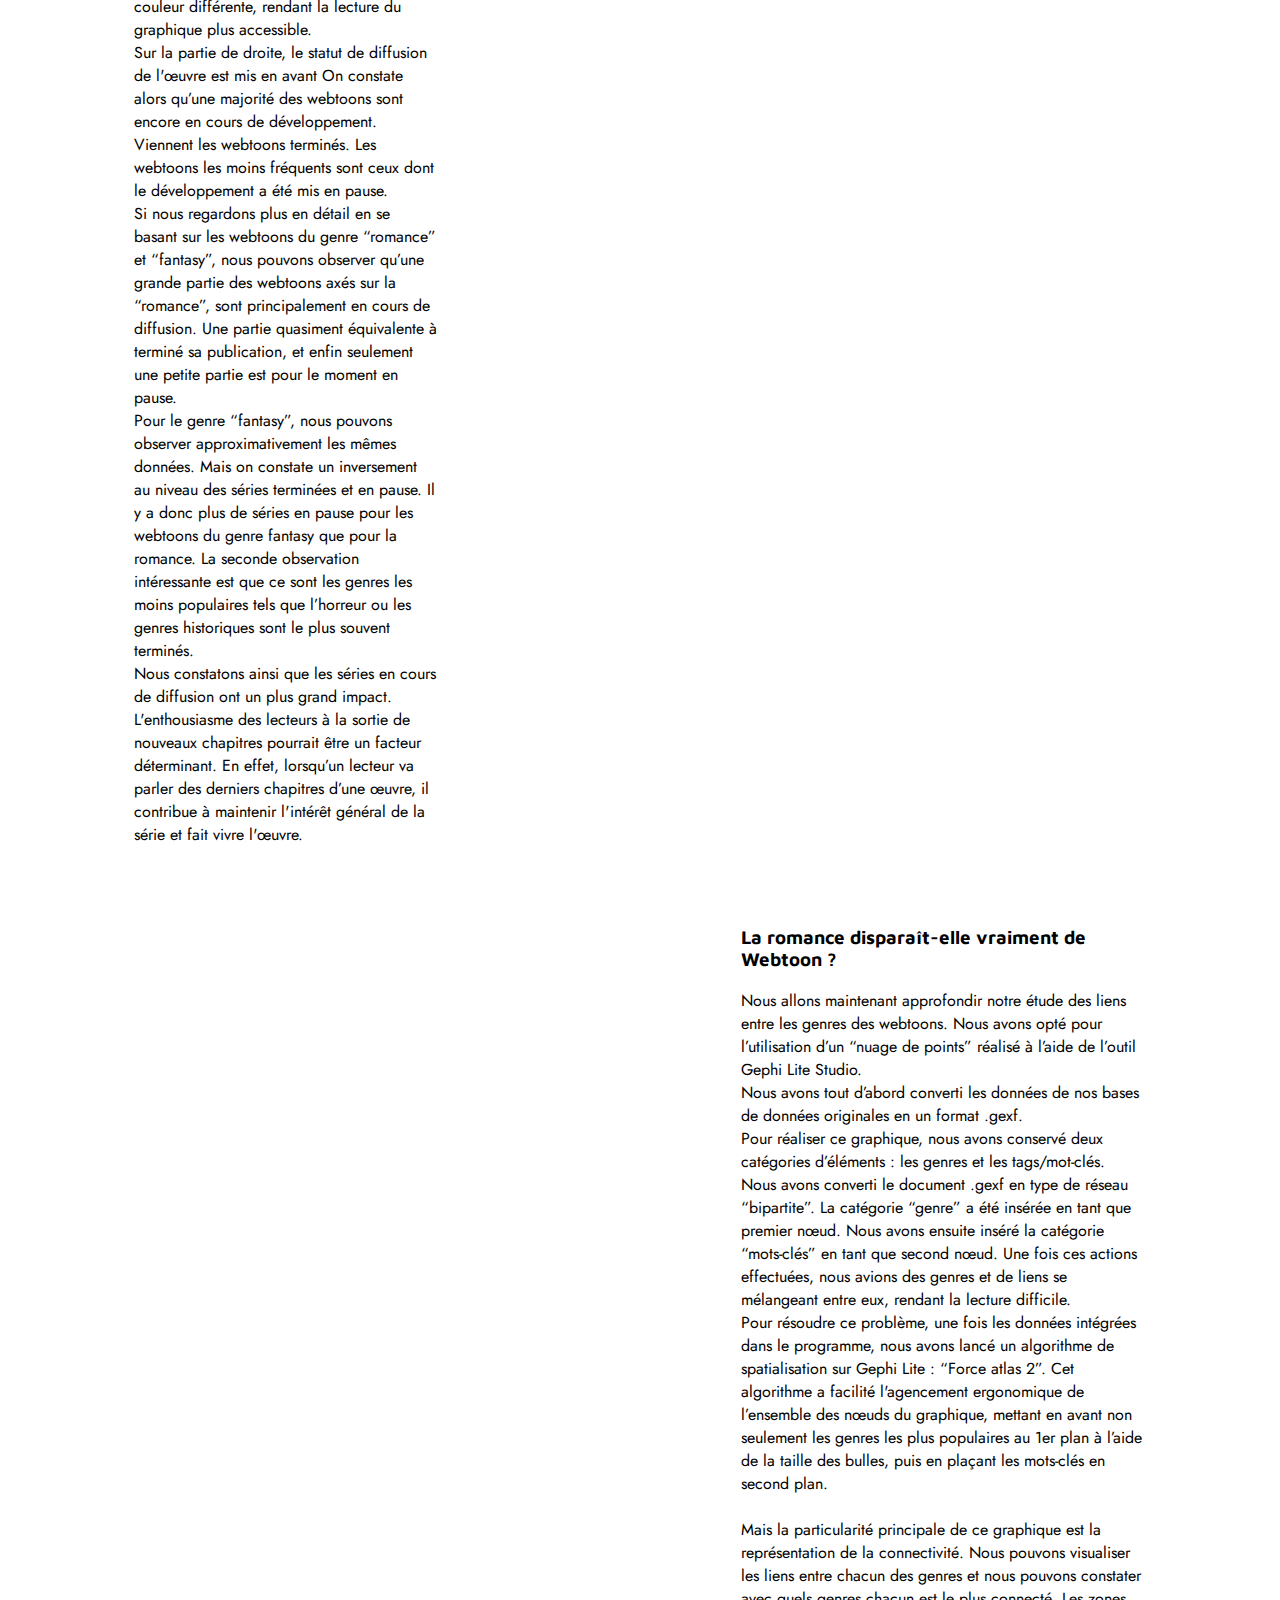
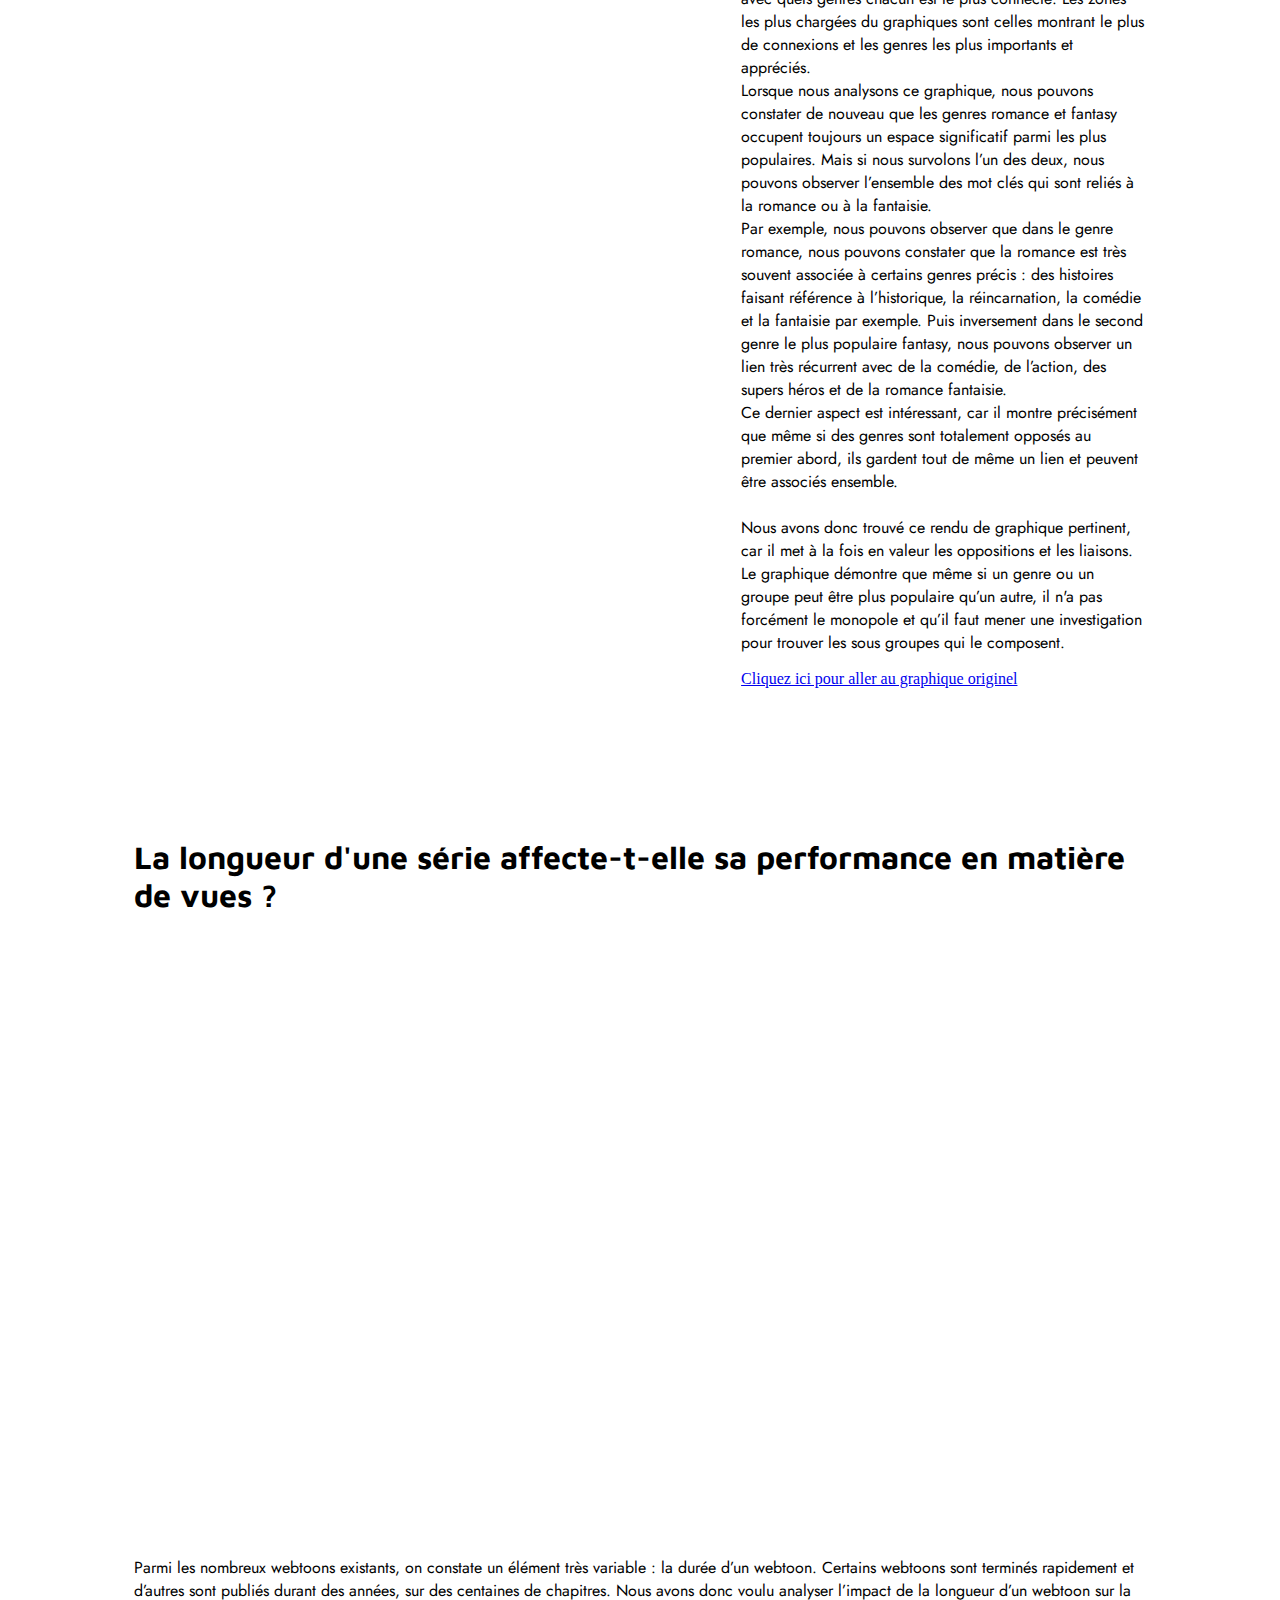
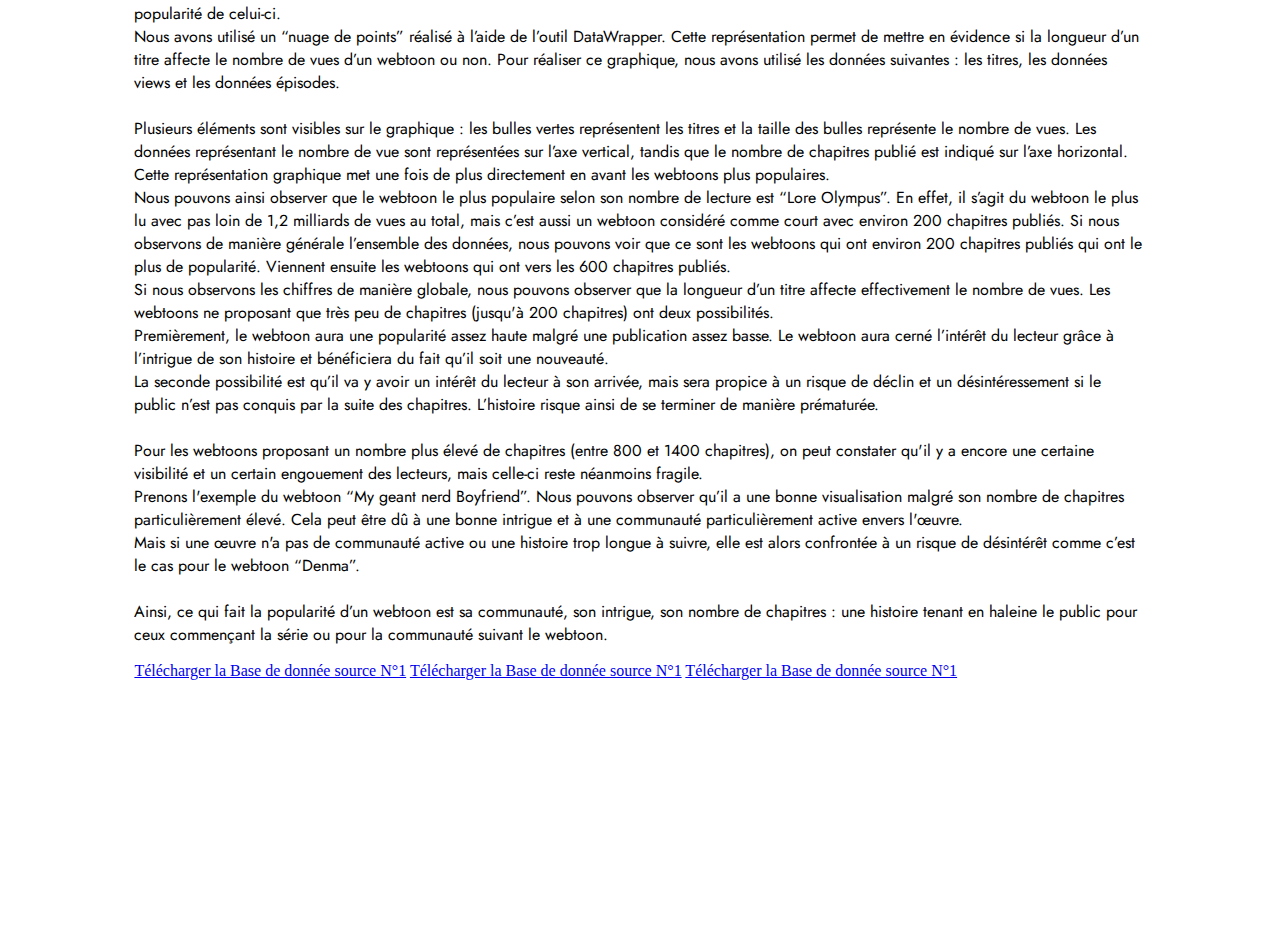
==== commit a7f3ee13: "BDD" ====
--- a/Page 2.html
+++ b/Page 2.html
@@ -166,7 +166,9 @@
 
                 </p>
             </div>
-            <a href="./BDD">Télécharger les bases de données source</a>
+            <a href="./BDD/data - data.csv.csv">Télécharger la Base de donnée source N°1</a>
+            <a href="./BDD/webtoon_gephi.csv">Télécharger la Base de donnée source N°1</a>
+            <a href="./BDD/webtoon_originals_en.csv">Télécharger la Base de donnée source N°1</a>
             
         </div>
     </body>
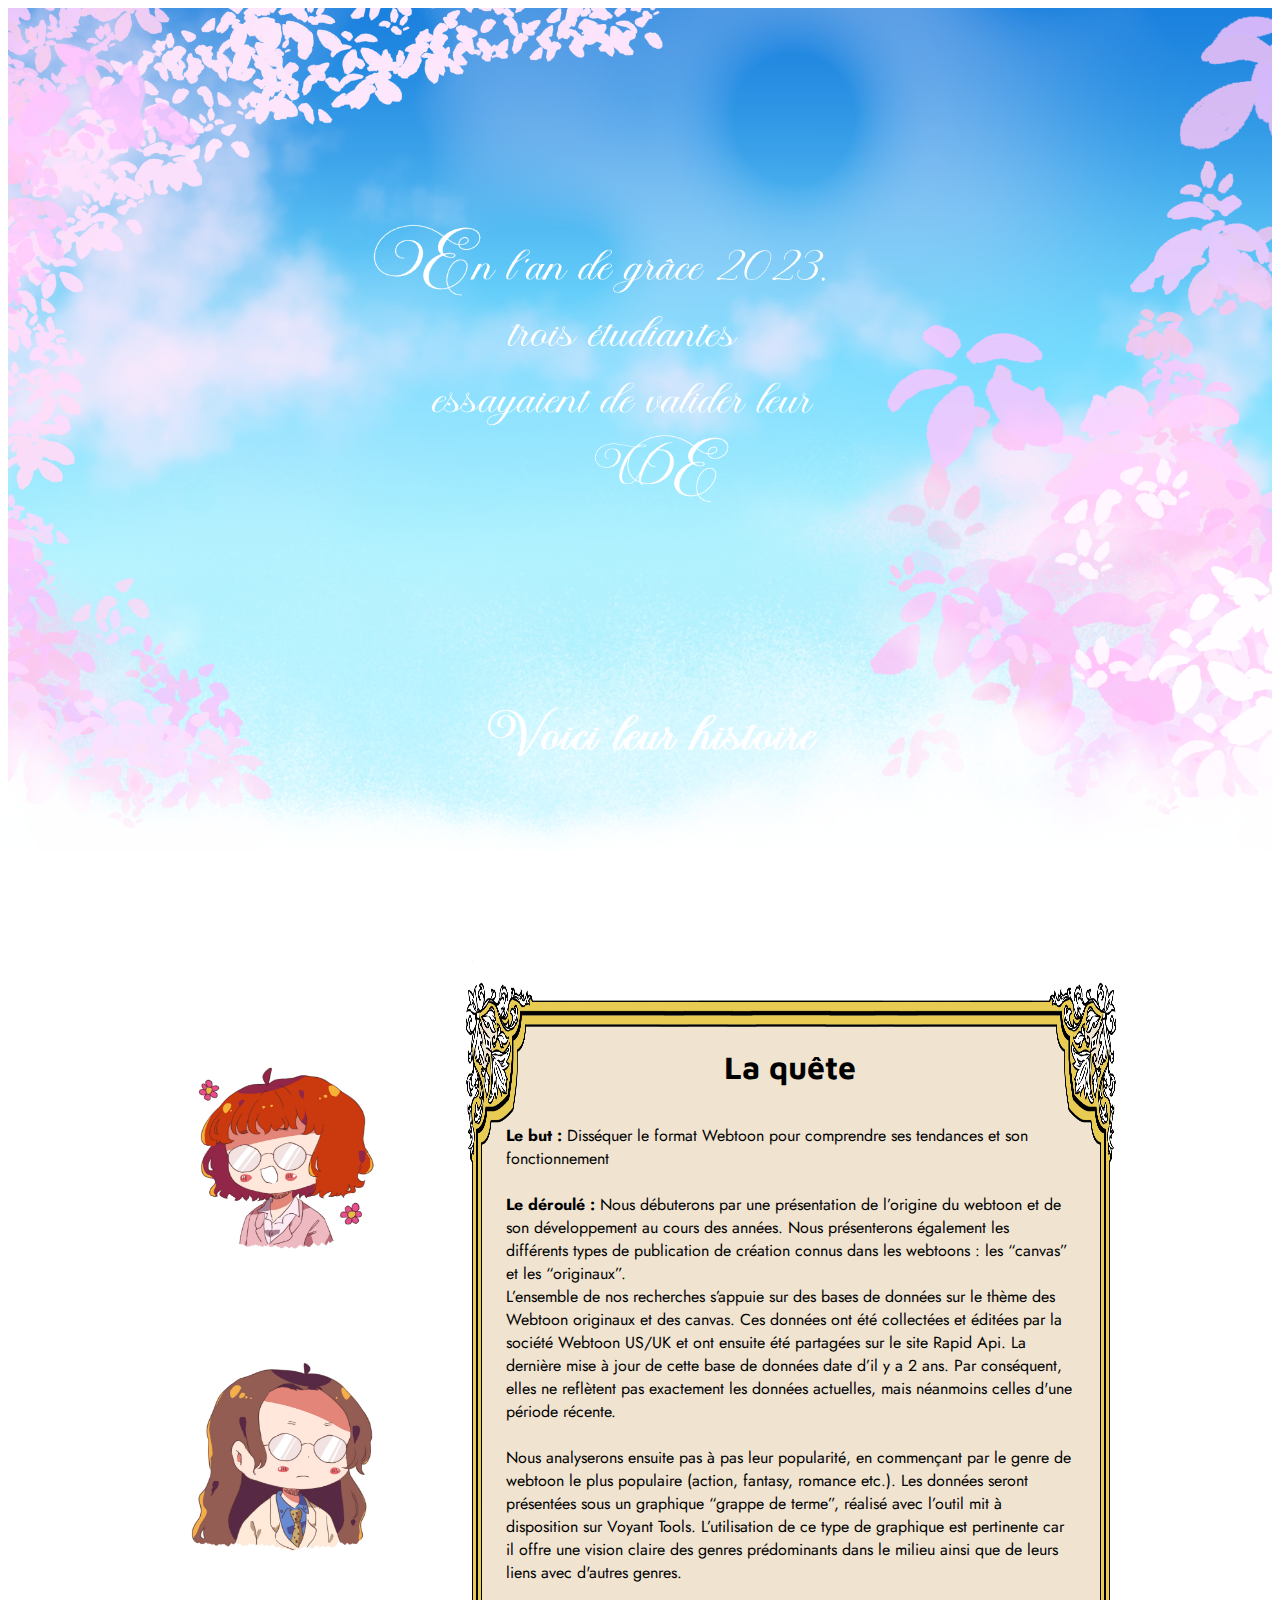
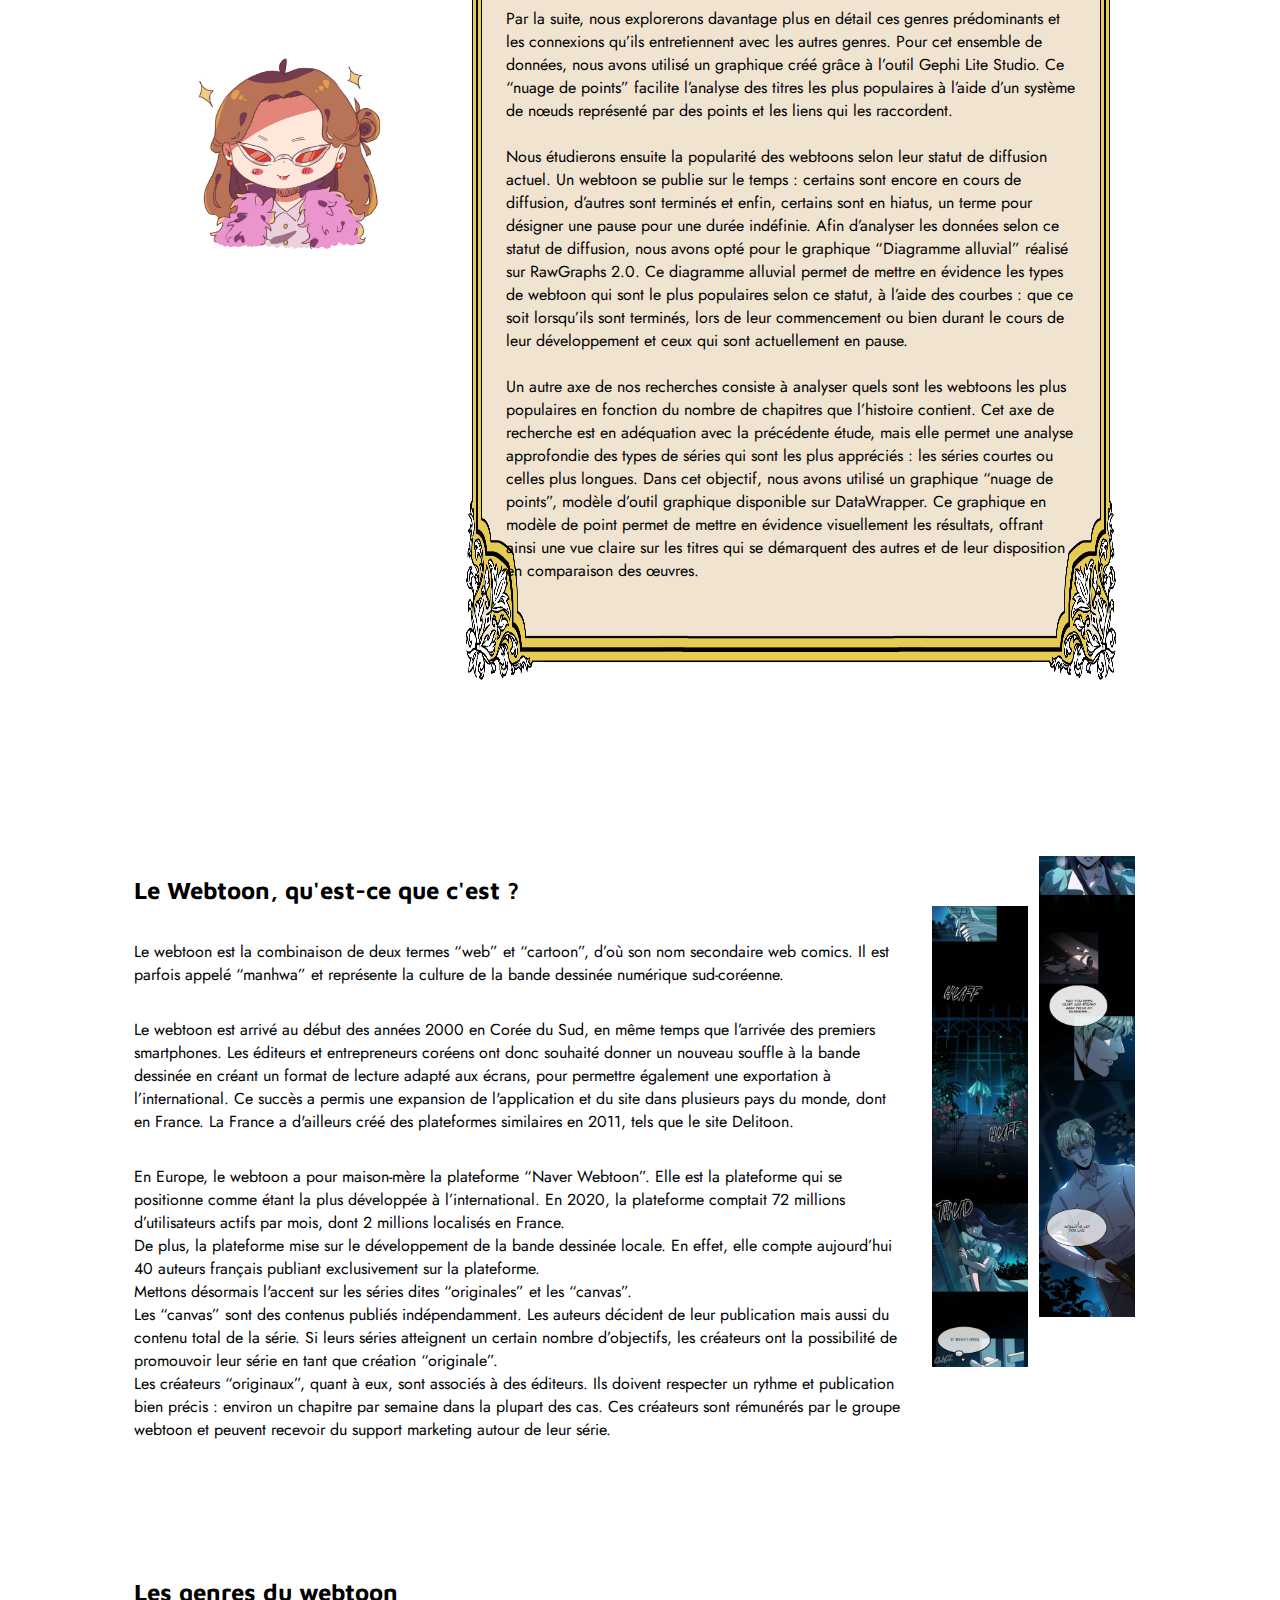
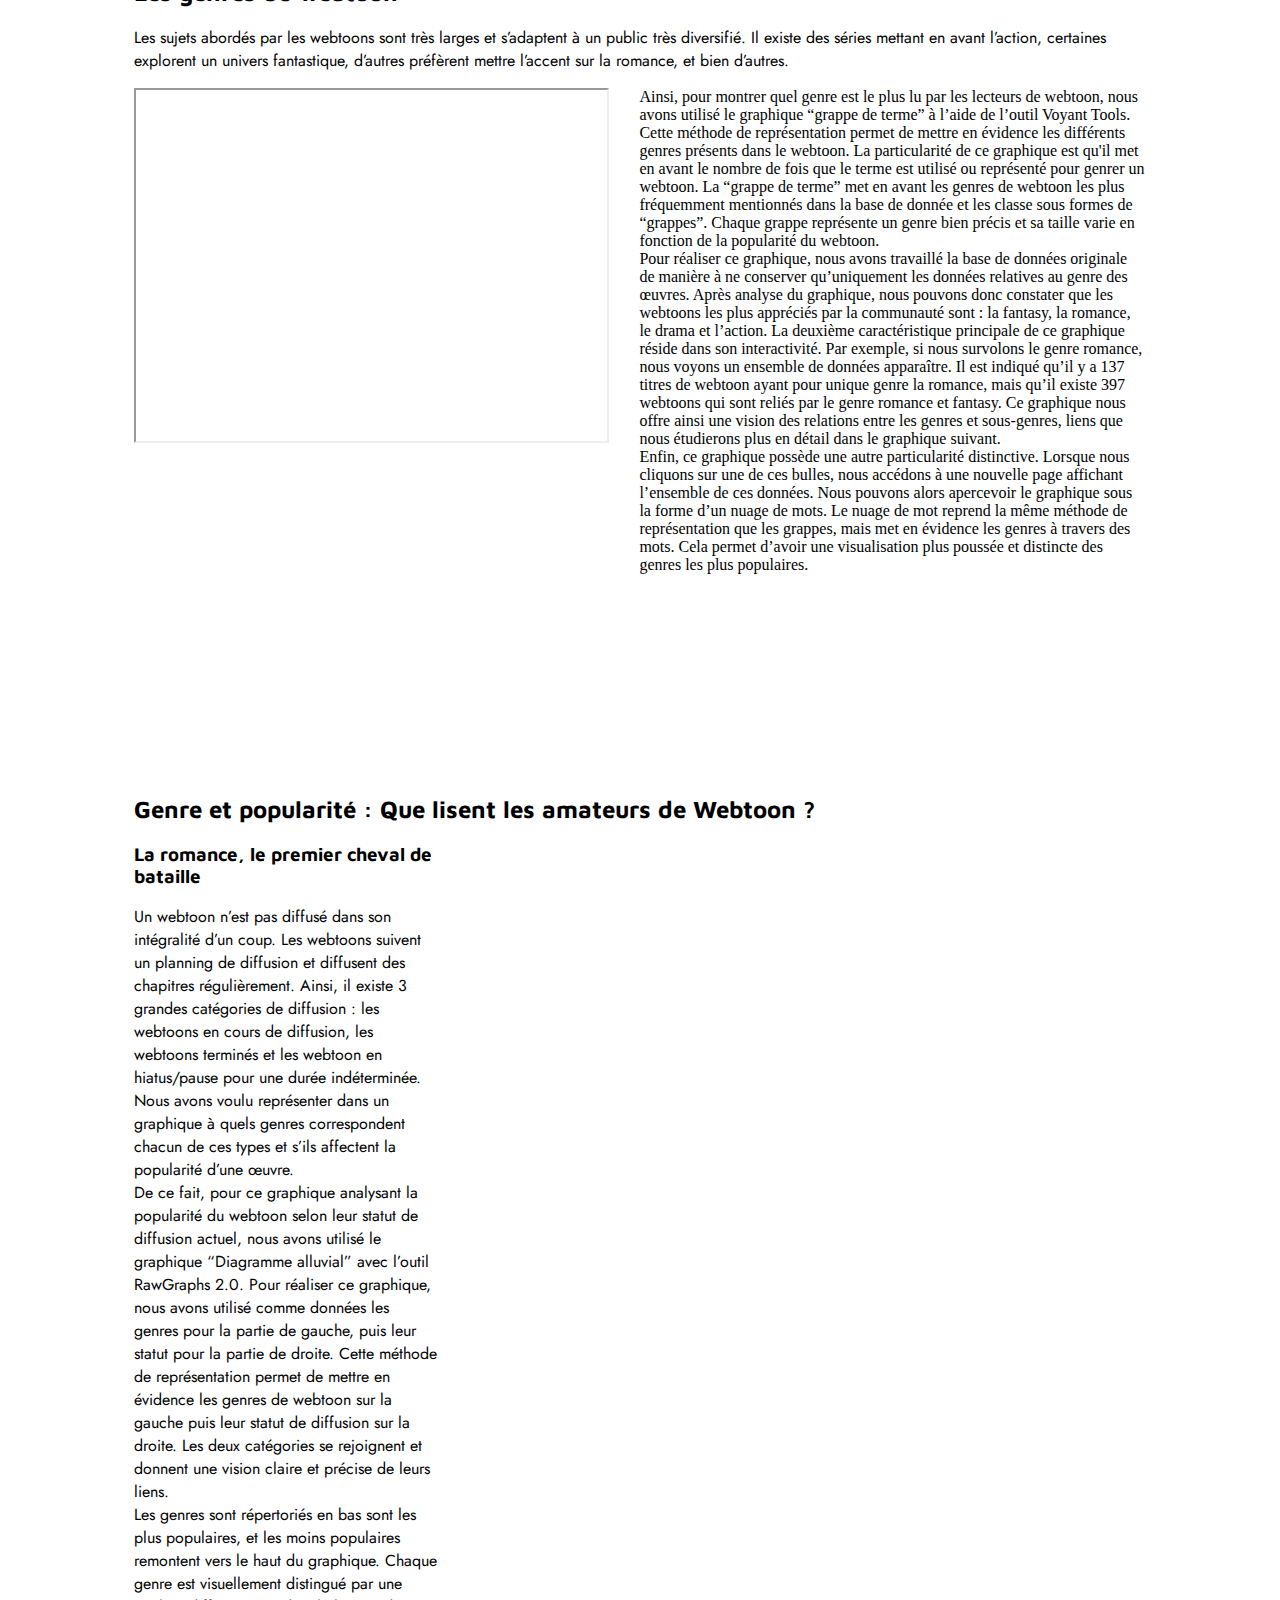
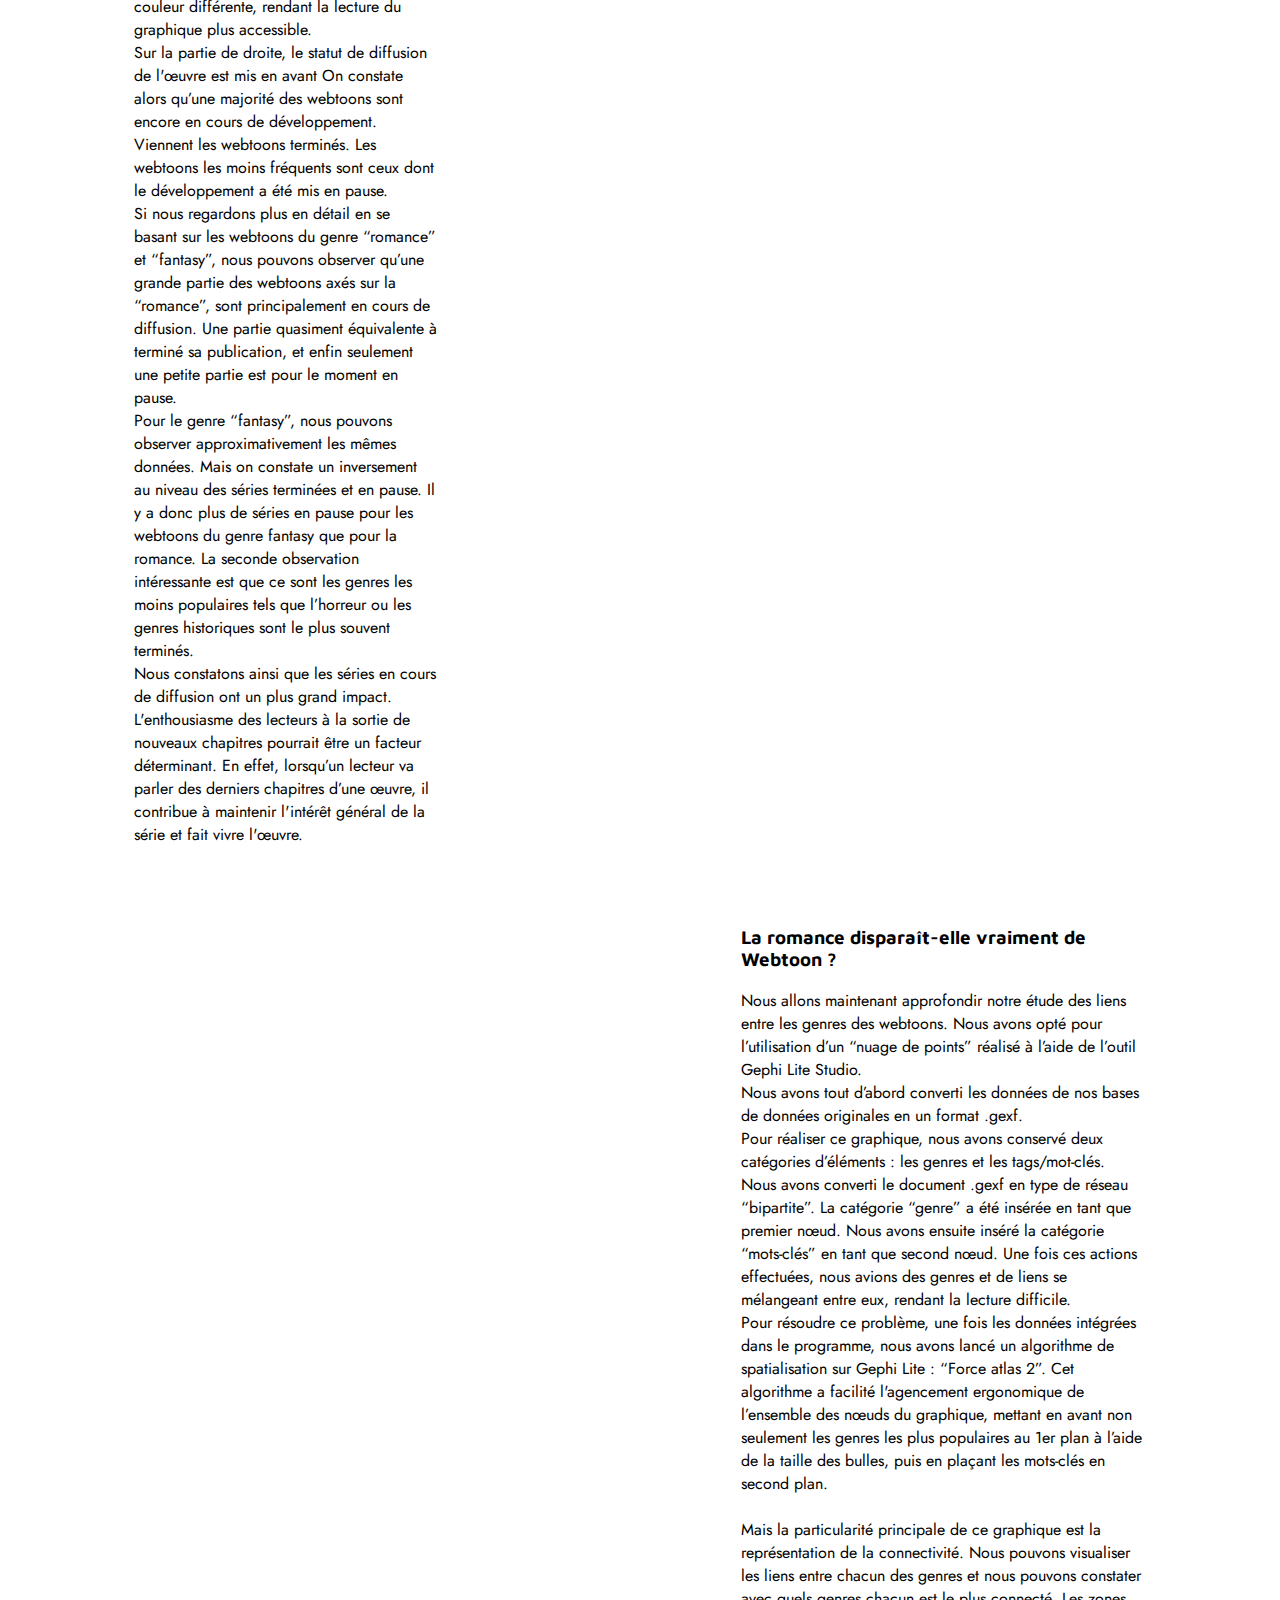
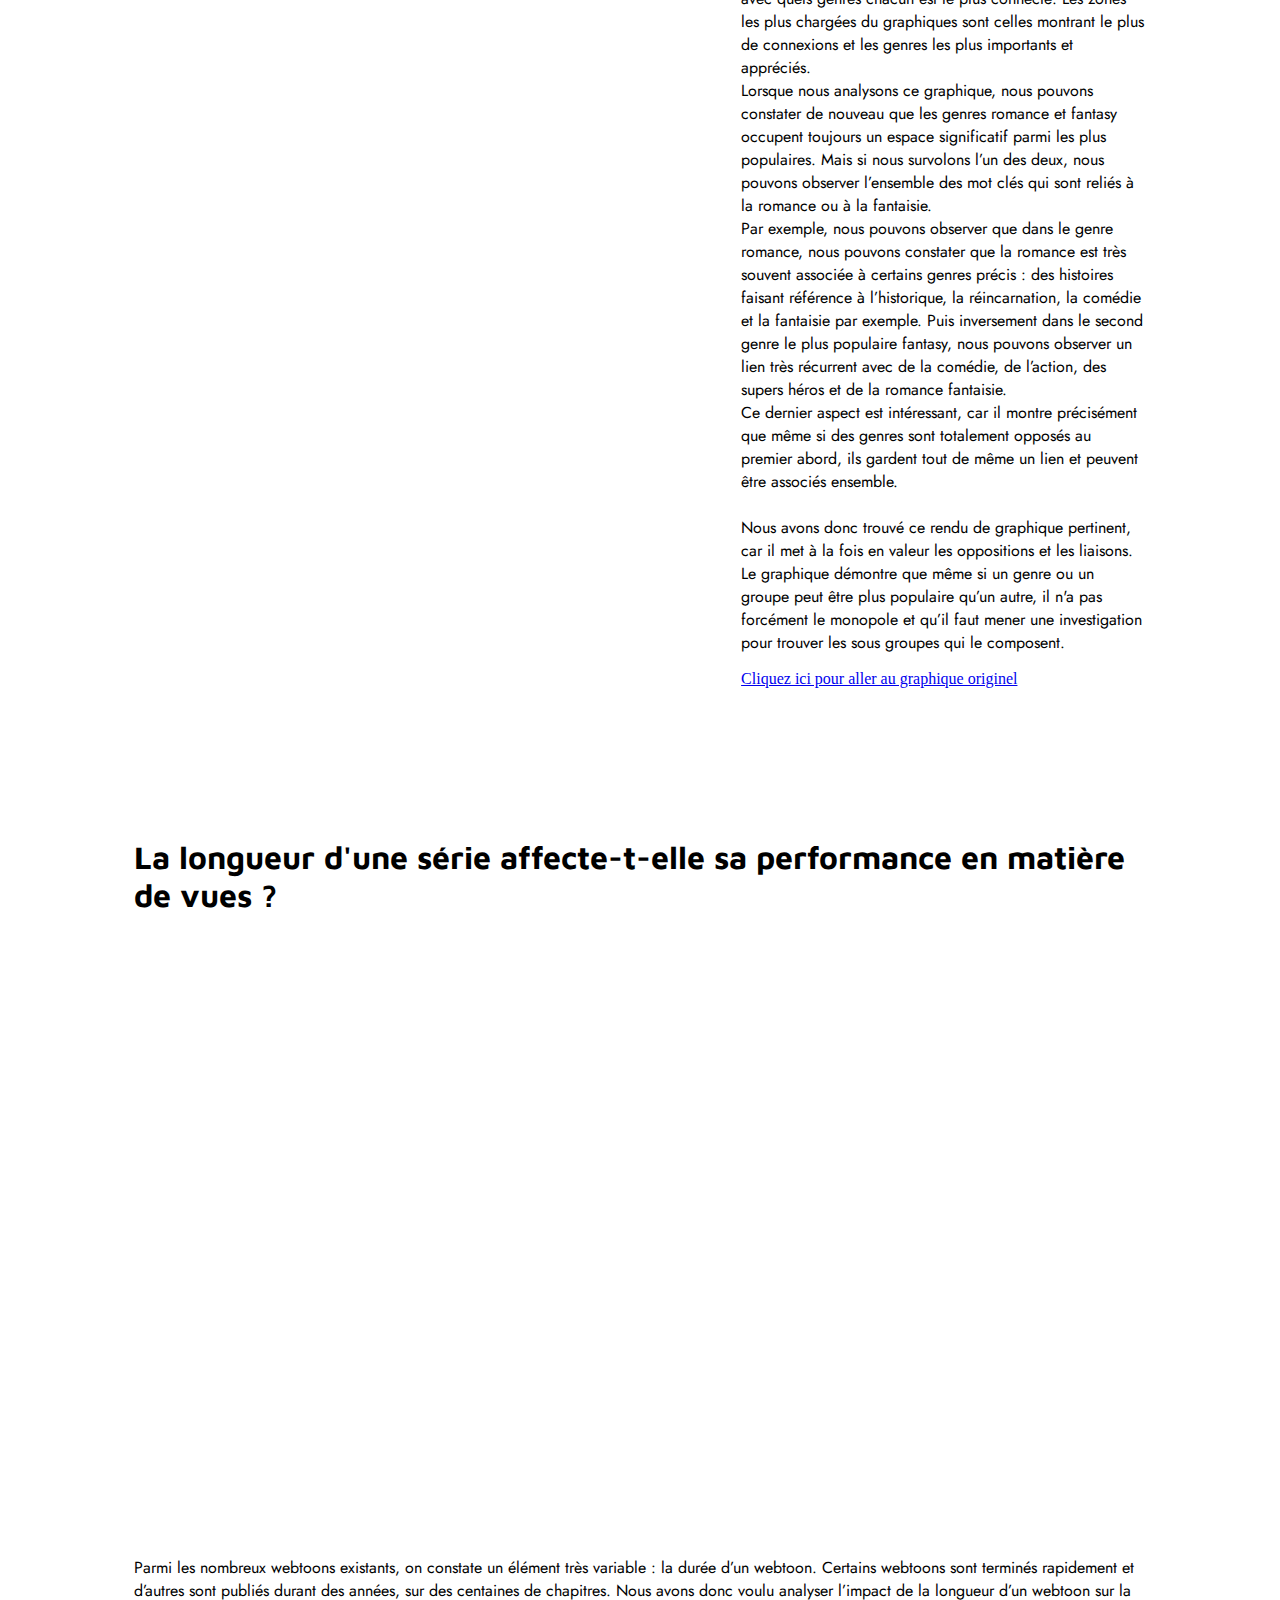
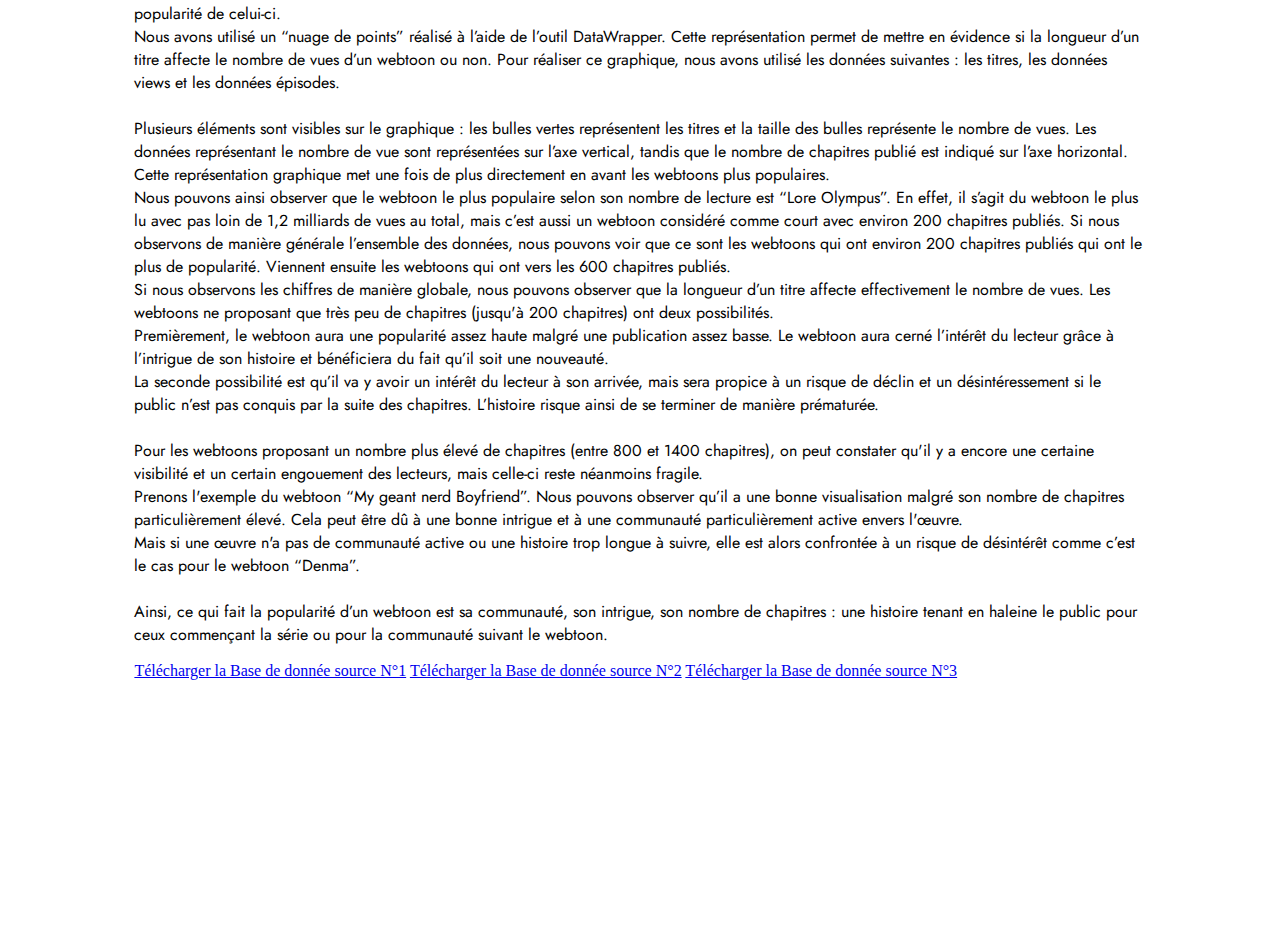
==== commit e33db7c2: "Update Page 2.html" ====
--- a/Page 2.html
+++ b/Page 2.html
@@ -167,8 +167,8 @@
                 </p>
             </div>
             <a href="./BDD/data - data.csv.csv">Télécharger la Base de donnée source N°1</a>
-            <a href="./BDD/webtoon_gephi.csv">Télécharger la Base de donnée source N°1</a>
-            <a href="./BDD/webtoon_originals_en.csv">Télécharger la Base de donnée source N°1</a>
+            <a href="./BDD/webtoon_gephi.csv">Télécharger la Base de donnée source N°2</a>
+            <a href="./BDD/webtoon_originals_en.csv">Télécharger la Base de donnée source N°3</a>
             
         </div>
     </body>
